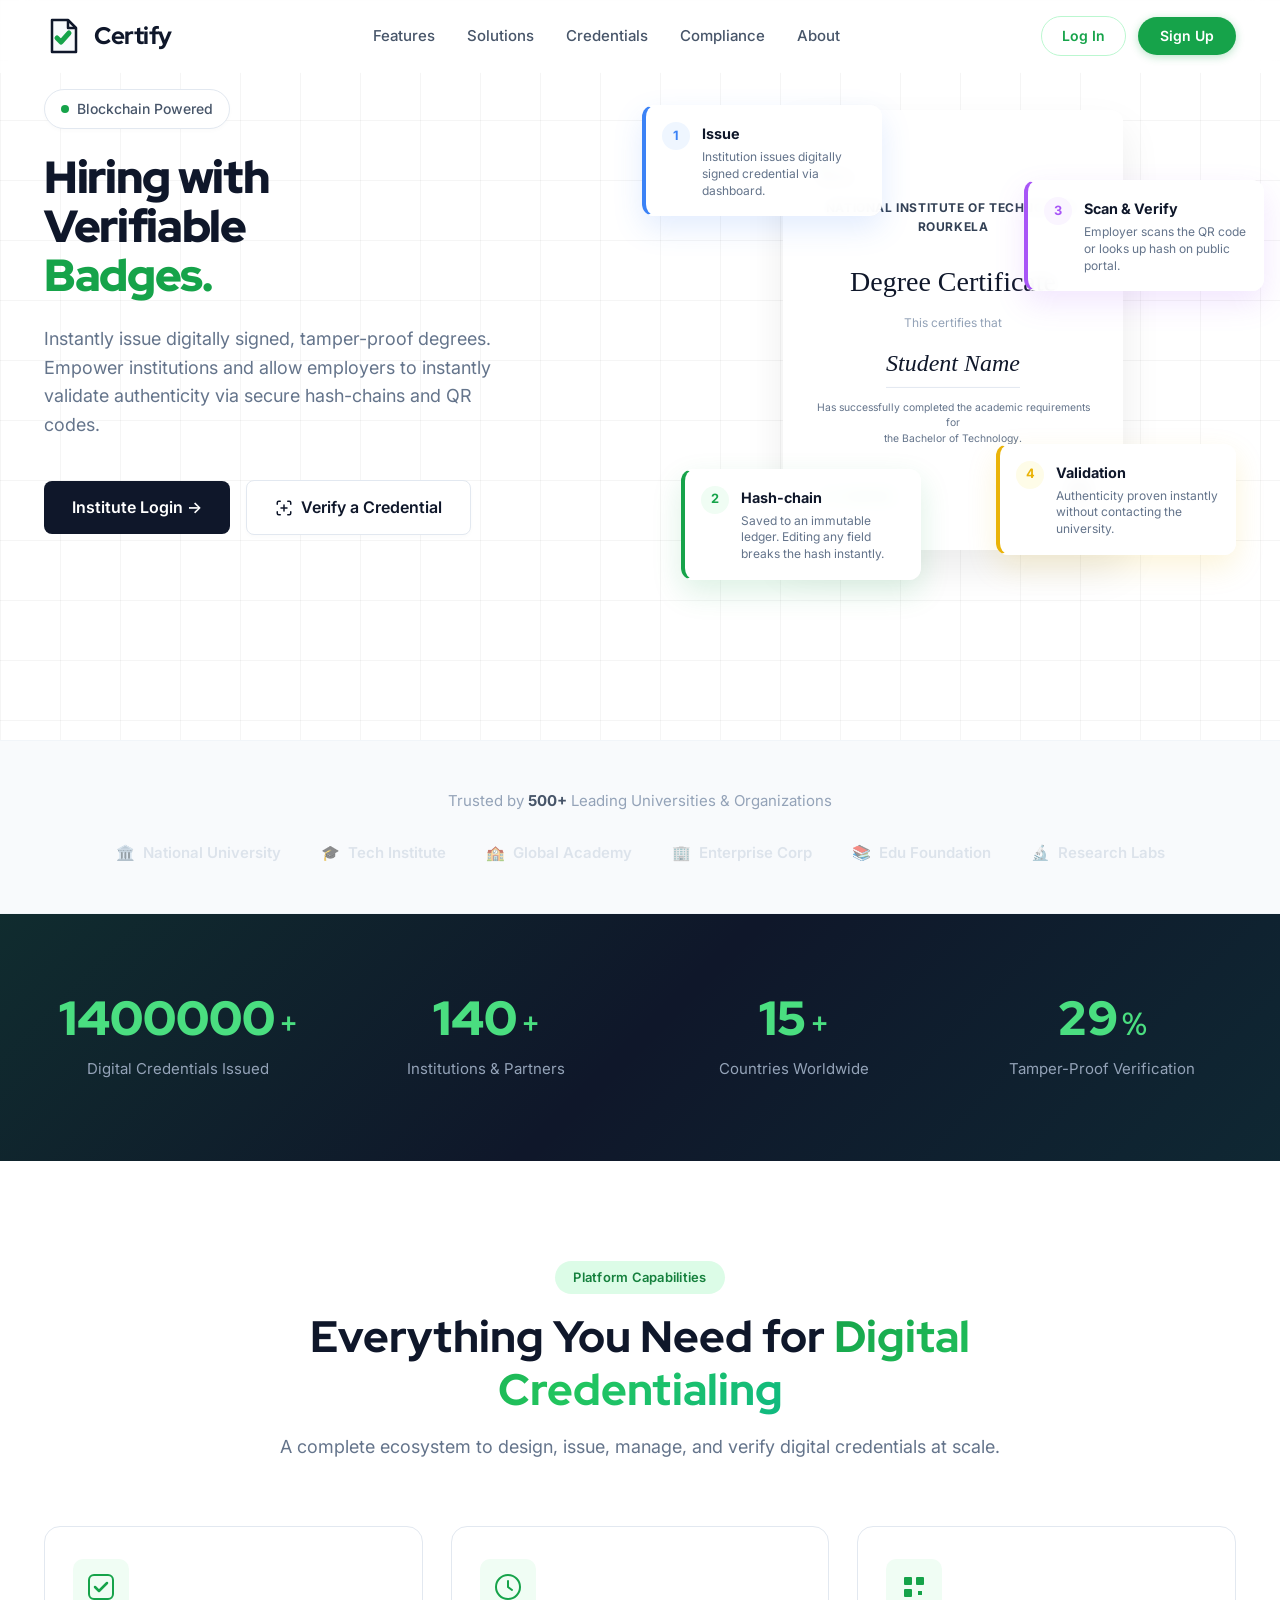
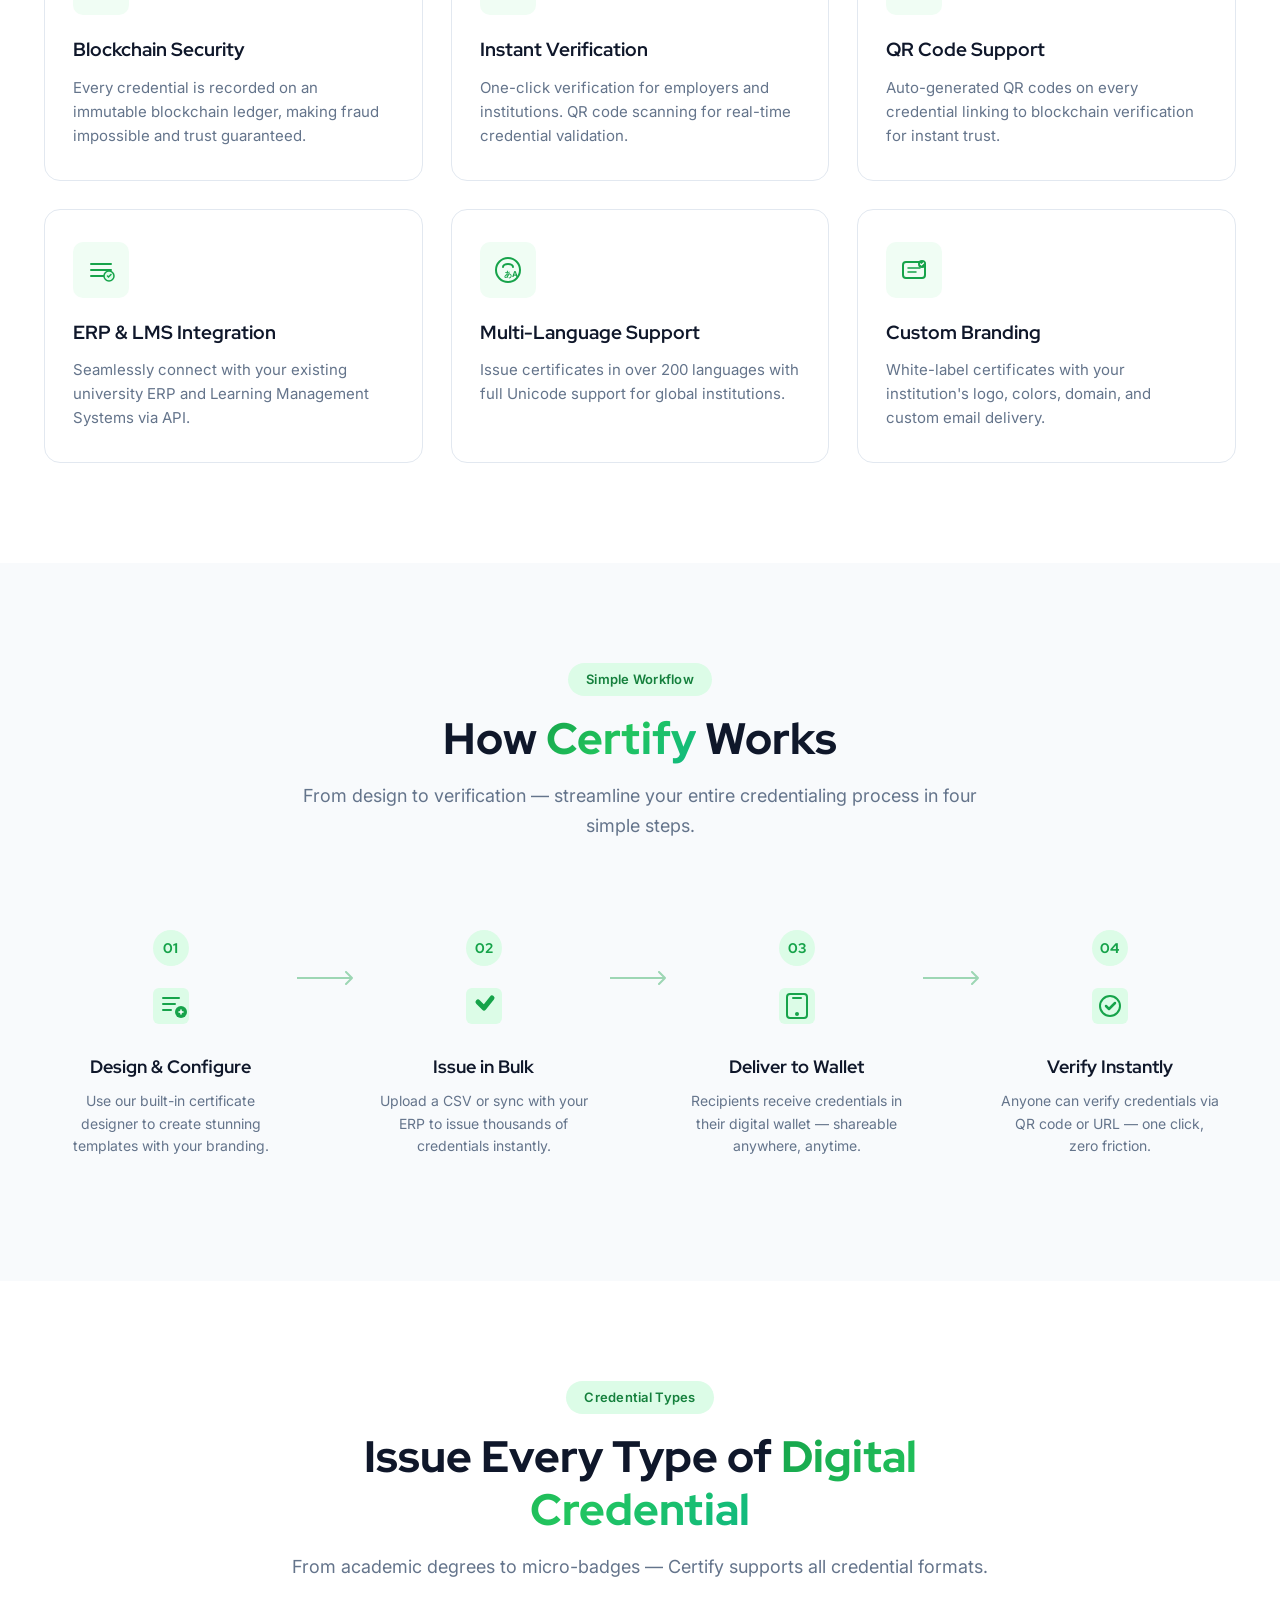
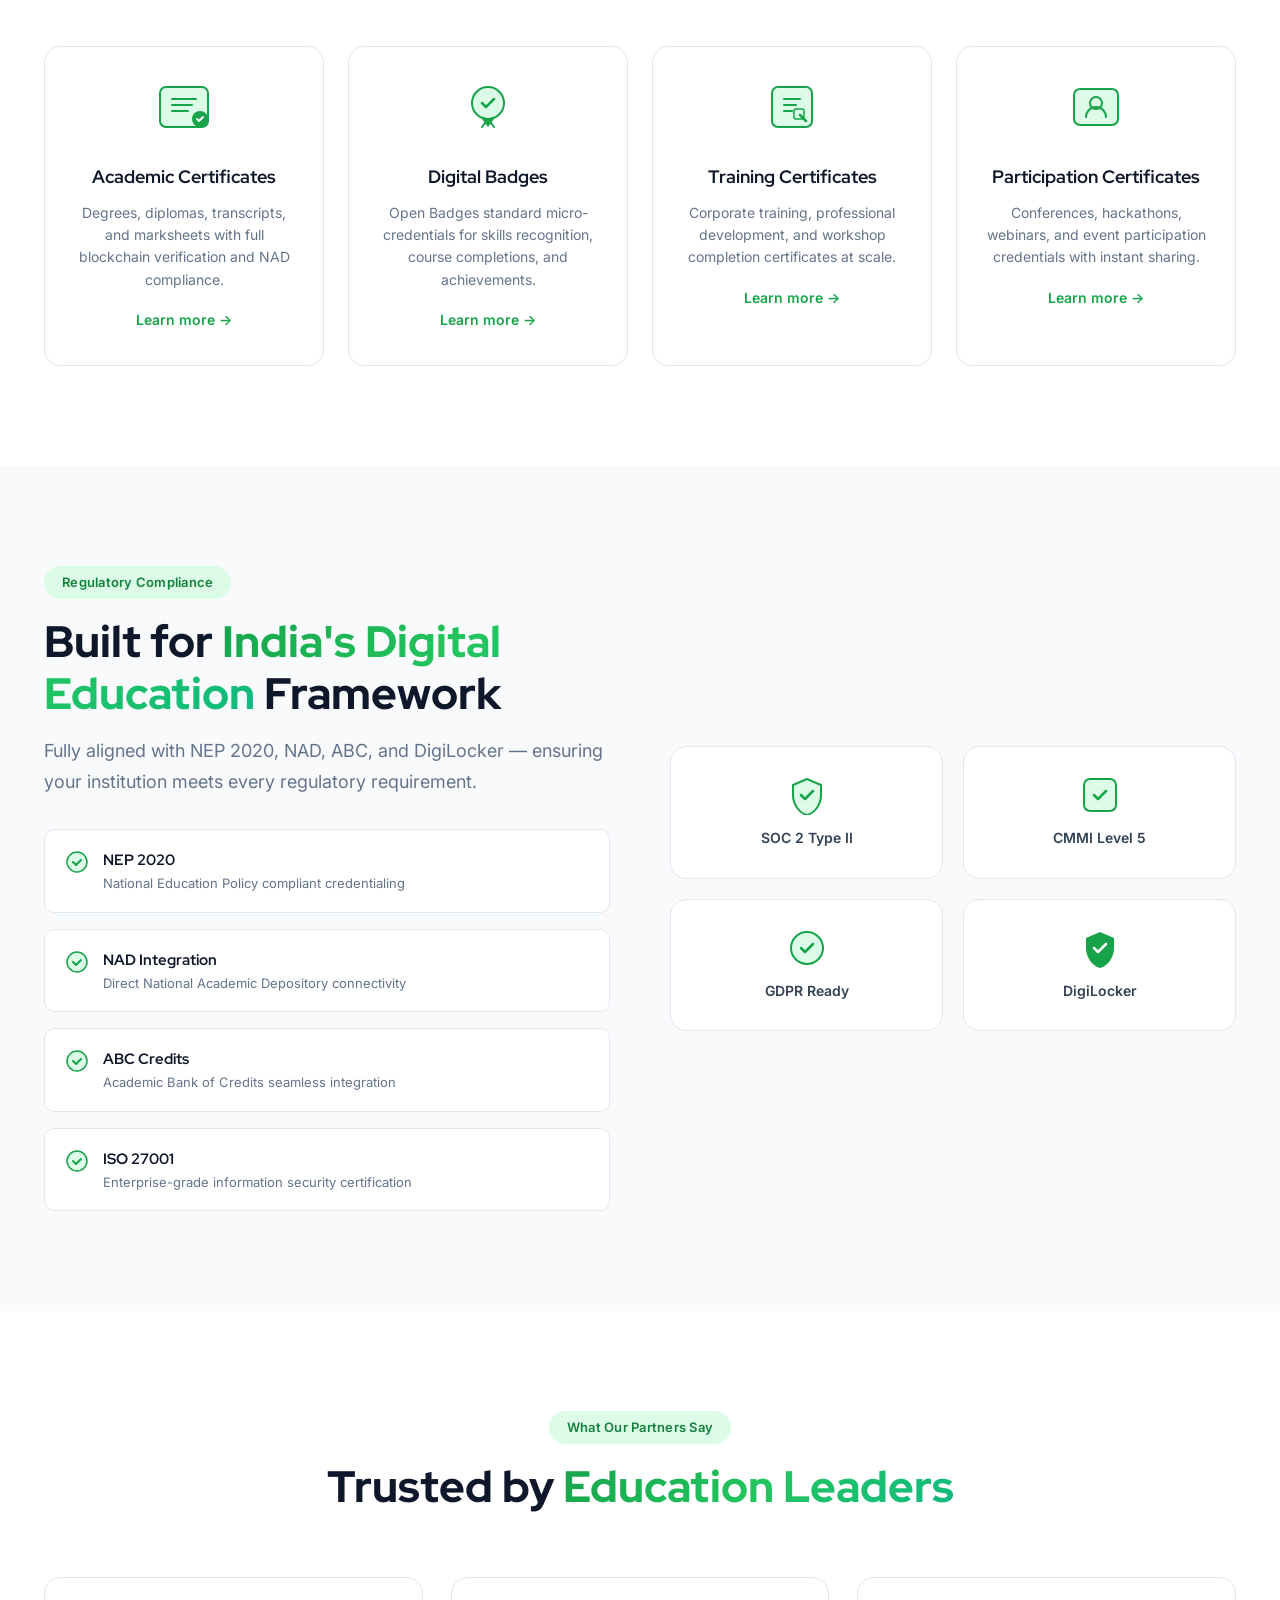
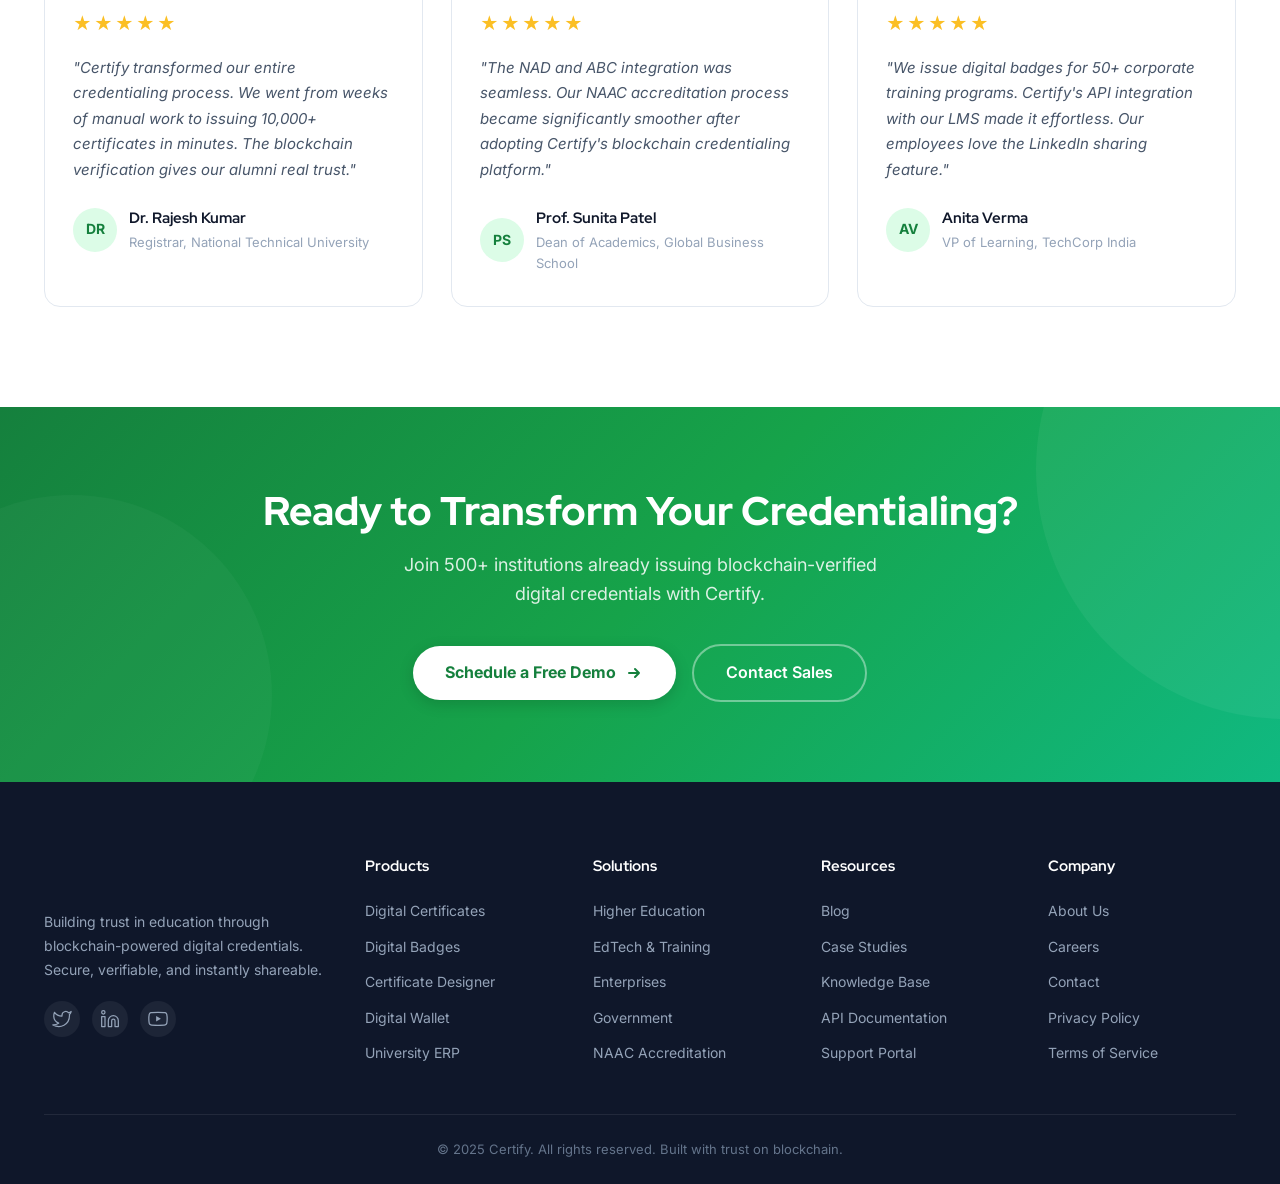
==== frontend/index.html @ d3e859d7 "frontend integrate" ====
<!DOCTYPE html>
<html lang="en">
<head>
    <meta charset="UTF-8">
    <meta name="viewport" content="width=device-width, initial-scale=1.0">
    <title>Certify — Blockchain Digital Credential Platform</title>
    <meta name="description" content="Issue secure, verifiable digital certificates, badges, and academic credentials on Certify's blockchain platform — building trust and saving time.">
    <link rel="stylesheet" href="css/styles.css">
    <link rel="preconnect" href="https://fonts.googleapis.com">
    <link rel="preconnect" href="https://fonts.gstatic.com" crossorigin>
    <link href="https://fonts.googleapis.com/css2?family=Inter:wght@400;500;600;700;800&family=Red+Hat+Display:wght@400;500;600;700;800;900&display=swap" rel="stylesheet">
</head>
<body>

    <!-- SPLASH SCREEN ANIMATION -->
    <div id="splash-screen">
        <div id="splash-logo-container">
            <svg class="splash-svg" viewBox="0 0 40 40" fill="none" xmlns="http://www.w3.org/2000/svg">
                <path class="draw-doc" d="M8 4 h 16 l 8 8 v 24 h -24 z" fill="#f8fafc" stroke="#0f172a" stroke-width="2.5" stroke-linejoin="round"/>
                <path class="draw-fold" d="M24 4 v 8 h 8" fill="none" stroke="#0f172a" stroke-width="2.5" stroke-linejoin="round"/>
                <path class="draw-tick" d="M13 22 l 4 4 l 8 -9" fill="none" stroke="#16a34a" stroke-width="5" stroke-linecap="round" stroke-linejoin="round"/>
            </svg>
            <span class="splash-text">Certify</span>
        </div>
    </div>

    <!-- ===== NAVBAR ===== -->
    <nav class="navbar" id="navbar">
        <div class="nav-container">
            <!-- Logo -->
            <a href="#" class="nav-logo">
                <svg class="logo-icon" viewBox="0 0 40 40" fill="none" xmlns="http://www.w3.org/2000/svg">
                    <!-- Document Body -->
                    <path d="M8 4 h 16 l 8 8 v 24 h -24 z" fill="#f8fafc" stroke="#0f172a" stroke-width="2.5" stroke-linejoin="round"/>
                    <!-- Fold -->
                    <path d="M24 4 v 8 h 8" fill="none" stroke="#0f172a" stroke-width="2.5" stroke-linejoin="round"/>
                    <!-- Tick -->
                    <path d="M13 22 l 4 4 l 8 -9" fill="none" stroke="#16a34a" stroke-width="5" stroke-linecap="round" stroke-linejoin="round"/>
                </svg>
                <span class="logo-text">Certify</span>
            </a>

            <!-- Desktop Nav Links -->
            <ul class="nav-links" id="navLinks">
                <li><a href="#features">Features</a></li>
                <li><a href="#how-it-works">Solutions</a></li>
                <li><a href="#credentials">Credentials</a></li>
                <li><a href="#compliance">Compliance</a></li>
                <li><a href="#testimonials">About</a></li>
            </ul>

            <!-- CTA Buttons -->
            <div class="nav-actions">
                <a href="login.html" class="btn-outline-nav">Log In</a>
                <a href="login.html?signup=true" class="btn-primary-nav">Sign Up</a>
            </div>

            <!-- Mobile Hamburger -->
            <button class="hamburger" id="hamburger" aria-label="Toggle navigation">
                <span class="bar"></span>
                <span class="bar"></span>
                <span class="bar"></span>
            </button>
        </div>

        <!-- Mobile Menu -->
        <div class="mobile-menu" id="mobileMenu">
            <ul class="mobile-nav-links">
                <li><a href="#features">Features</a></li>
                <li><a href="#how-it-works">Solutions</a></li>
                <li><a href="#credentials">Credentials</a></li>
                <li><a href="#compliance">Compliance</a></li>
                <li><a href="#testimonials">About</a></li>
            </ul>
            <div class="mobile-nav-actions">
                <a href="#" class="btn-outline-nav">Verify Certificate</a>
                <a href="dashboard.html" class="btn-primary-nav">Go to Dashboard</a>
            </div>
        </div>
    </nav>

    <!-- ===== HERO SECTION ===== -->
    <section class="hero" id="hero">
        <div class="hero-container">
            <div class="hero-content">
                <div class="hero-pill">
                    <span class="pill-dot"></span>
                    <span>Blockchain Powered</span>
                </div>
                <h1 class="hero-title">
                    Hiring with<br>Verifiable<br><span class="text-green" id="typewriter">Badges.</span>
                </h1>
                <p class="hero-subtitle">
                    Instantly issue digitally signed, tamper-proof degrees. Empower institutions and allow employers to instantly validate authenticity via secure hash-chains and QR codes.
                </p>
                <div class="hero-buttons">
                    <a href="login.html" class="btn-dark">
                        Institute Login &rarr;
                    </a>
                    <a href="dashboard.html?mode=verifier#verifier" class="btn-outline-verify">
                        <svg width="18" height="18" viewBox="0 0 24 24" fill="none" stroke="currentColor" stroke-width="2" stroke-linecap="round" stroke-linejoin="round"><path d="M3 7V5c0-1.1.9-2 2-2h2M17 3h2c1.1 0 2 .9 2 2v2M21 17v2c0 1.1-.9 2-2 2h-2M7 21H5c-1.1 0-2-.9-2-2v-2M8 12h8M12 8v8"/></svg>
                        Verify a Credential
                    </a>
                </div>
            </div>
            
            <div class="hero-visual">
                <!-- Center Cert -->
                <div class="main-cert">
                    <div class="cert-logo-area">
                        <img src="https://upload.wikimedia.org/wikipedia/en/thumb/e/ef/NIT_Rourkela_logo.svg/1200px-NIT_Rourkela_logo.svg.png" alt="NITR Logo" width="40" height="40" style="object-fit: contain; margin-bottom: 8px;">
                        <div class="cert-inst-name">NATIONAL INSTITUTE OF TECHNOLOGY<br>ROURKELA</div>
                    </div>
                    <div class="cert-title-text">Degree Certificate</div>
                    <div class="cert-small-text">This certifies that</div>
                    <div class="cert-student-name">Student Name</div>
                    <div class="cert-desc-text">Has successfully completed the academic requirements for<br>the Bachelor of Technology.</div>
                    
                    <div class="cert-bottom">
                        <div class="cert-verified-badge">
                            <svg width="14" height="14" viewBox="0 0 24 24" fill="none" stroke="currentColor" stroke-width="2" stroke-linecap="round" stroke-linejoin="round"><path d="M22 11.08V12a10 10 0 1 1-5.93-9.14"/><polyline points="22 4 12 14.01 9 11.01"/></svg>
                            VERIFIED
                        </div>
                        <div class="cert-qr-icon">
                            <svg width="24" height="24" viewBox="0 0 24 24" fill="none" stroke="currentColor" stroke-width="2" stroke-linecap="round" stroke-linejoin="round"><rect x="3" y="3" width="7" height="7"/><rect x="14" y="3" width="7" height="7"/><rect x="14" y="14" width="7" height="7"/><rect x="3" y="14" width="7" height="7"/></svg>
                        </div>
                    </div>
                </div>

                <!-- Floating steps -->
                <div class="float-step step-1">
                    <div class="step-num color-blue">1</div>
                    <div class="step-content">
                        <strong>Issue</strong>
                        <p>Institution issues digitally signed credential via dashboard.</p>
                    </div>
                </div>
                <div class="float-step step-2">
                    <div class="step-num color-green">2</div>
                    <div class="step-content">
                        <strong>Hash-chain</strong>
                        <p>Saved to an immutable ledger. Editing any field breaks the hash instantly.</p>
                    </div>
                </div>
                <div class="float-step step-3">
                    <div class="step-num color-purple">3</div>
                    <div class="step-content">
                        <strong>Scan & Verify</strong>
                        <p>Employer scans the QR code or looks up hash on public portal.</p>
                    </div>
                </div>
                <div class="float-step step-4">
                    <div class="step-num color-yellow">4</div>
                    <div class="step-content">
                        <strong>Validation</strong>
                        <p>Authenticity proven instantly without contacting the university.</p>
                    </div>
                </div>
            </div>
        </div>
    </section>

    <!-- ===== TRUSTED BY ===== -->
    <section class="trusted-by">
        <div class="container">
            <p class="trusted-label">Trusted by <strong>500+</strong> Leading Universities & Organizations</p>
            <div class="logo-strip">
                <div class="partner-logo">🏛️ <span>National University</span></div>
                <div class="partner-logo">🎓 <span>Tech Institute</span></div>
                <div class="partner-logo">🏫 <span>Global Academy</span></div>
                <div class="partner-logo">🏢 <span>Enterprise Corp</span></div>
                <div class="partner-logo">📚 <span>Edu Foundation</span></div>
                <div class="partner-logo">🔬 <span>Research Labs</span></div>
            </div>
        </div>
    </section>

    <!-- ===== STATS SECTION ===== -->
    <section class="stats" id="stats">
        <div class="container">
            <div class="stats-grid">
                <div class="stat-card">
                    <div class="stat-number" data-target="5000000">0</div>
                    <div class="stat-suffix">+</div>
                    <p class="stat-label">Digital Credentials Issued</p>
                </div>
                <div class="stat-card">
                    <div class="stat-number" data-target="500">0</div>
                    <div class="stat-suffix">+</div>
                    <p class="stat-label">Institutions & Partners</p>
                </div>
                <div class="stat-card">
                    <div class="stat-number" data-target="50">0</div>
                    <div class="stat-suffix">+</div>
                    <p class="stat-label">Countries Worldwide</p>
                </div>
                <div class="stat-card">
                    <div class="stat-number" data-target="100">0</div>
                    <div class="stat-suffix">%</div>
                    <p class="stat-label">Tamper-Proof Verification</p>
                </div>
            </div>
        </div>
    </section>

    <!-- ===== FEATURES SECTION ===== -->
    <section class="features" id="features">
        <div class="container">
            <div class="section-header">
                <span class="section-pill">Platform Capabilities</span>
                <h2 class="section-title">Everything You Need for <span class="gradient-text">Digital Credentialing</span></h2>
                <p class="section-subtitle">A complete ecosystem to design, issue, manage, and verify digital credentials at scale.</p>
            </div>
            <div class="features-grid">
                <div class="feature-card">
                    <div class="feature-icon">
                        <svg width="28" height="28" viewBox="0 0 28 28" fill="none"><rect x="2" y="2" width="24" height="24" rx="5" stroke="#16a34a" stroke-width="2"/><path d="M8 14l4 4 8-8" stroke="#16a34a" stroke-width="2.5" stroke-linecap="round" stroke-linejoin="round"/></svg>
                    </div>
                    <h3>Blockchain Security</h3>
                    <p>Every credential is recorded on an immutable blockchain ledger, making fraud impossible and trust guaranteed.</p>
                </div>
                <div class="feature-card">
                    <div class="feature-icon">
                        <svg width="28" height="28" viewBox="0 0 28 28" fill="none"><circle cx="14" cy="14" r="12" stroke="#16a34a" stroke-width="2"/><path d="M14 8v6l4 3" stroke="#16a34a" stroke-width="2" stroke-linecap="round"/></svg>
                    </div>
                    <h3>Instant Verification</h3>
                    <p>One-click verification for employers and institutions. QR code scanning for real-time credential validation.</p>
                </div>
                <div class="feature-card">
                    <div class="feature-icon">
                        <svg width="28" height="28" viewBox="0 0 28 28" fill="none"><rect x="4" y="4" width="8" height="8" rx="1" fill="#16a34a"/><rect x="16" y="4" width="8" height="8" rx="1" fill="#16a34a"/><rect x="4" y="16" width="8" height="8" rx="1" fill="#16a34a"/><rect x="18" y="18" width="4" height="4" fill="#16a34a"/></svg>
                    </div>
                    <h3>QR Code Support</h3>
                    <p>Auto-generated QR codes on every credential linking to blockchain verification for instant trust.</p>
                </div>
                <div class="feature-card">
                    <div class="feature-icon">
                        <svg width="28" height="28" viewBox="0 0 28 28" fill="none"><path d="M4 8h20M4 14h20M4 20h20" stroke="#16a34a" stroke-width="2" stroke-linecap="round"/><circle cx="22" cy="20" r="5" fill="#dcfce7" stroke="#16a34a" stroke-width="1.5"/><path d="M20.5 20l1 1 2.5-2.5" stroke="#16a34a" stroke-width="1.5" stroke-linecap="round"/></svg>
                    </div>
                    <h3>ERP & LMS Integration</h3>
                    <p>Seamlessly connect with your existing university ERP and Learning Management Systems via API.</p>
                </div>
                <div class="feature-card">
                    <div class="feature-icon">
                        <svg width="28" height="28" viewBox="0 0 28 28" fill="none"><circle cx="14" cy="14" r="12" stroke="#16a34a" stroke-width="2"/><path d="M9 11c0-1.66 2.24-3 5-3s5 1.34 5 3" stroke="#16a34a" stroke-width="2" stroke-linecap="round"/><text x="10" y="21" fill="#16a34a" font-size="8" font-weight="bold">あA</text></svg>
                    </div>
                    <h3>Multi-Language Support</h3>
                    <p>Issue certificates in over 200 languages with full Unicode support for global institutions.</p>
                </div>
                <div class="feature-card">
                    <div class="feature-icon">
                        <svg width="28" height="28" viewBox="0 0 28 28" fill="none"><rect x="3" y="6" width="22" height="16" rx="3" stroke="#16a34a" stroke-width="2"/><path d="M8 12h12M8 16h8" stroke="#16a34a" stroke-width="1.5" stroke-linecap="round"/><circle cx="22" cy="8" r="4" fill="#16a34a"/><path d="M20.5 8l1 1 2-2" stroke="white" stroke-width="1.2" stroke-linecap="round"/></svg>
                    </div>
                    <h3>Custom Branding</h3>
                    <p>White-label certificates with your institution's logo, colors, domain, and custom email delivery.</p>
                </div>
            </div>
        </div>
    </section>

    <!-- ===== HOW IT WORKS ===== -->
    <section class="how-it-works" id="how-it-works">
        <div class="container">
            <div class="section-header">
                <span class="section-pill">Simple Workflow</span>
                <h2 class="section-title">How <span class="gradient-text">Certify</span> Works</h2>
                <p class="section-subtitle">From design to verification — streamline your entire credentialing process in four simple steps.</p>
            </div>
            <div class="steps-grid">
                <div class="step-card">
                    <div class="step-number">01</div>
                    <div class="step-icon">
                        <svg width="48" height="48" viewBox="0 0 48 48" fill="none"><rect x="6" y="6" width="36" height="36" rx="6" fill="#dcfce7"/><path d="M16 16h16M16 22h12M16 28h8" stroke="#16a34a" stroke-width="2" stroke-linecap="round"/><circle cx="34" cy="30" r="6" fill="#16a34a"/><path d="M32 30h4M34 28v4" stroke="white" stroke-width="1.5" stroke-linecap="round"/></svg>
                    </div>
                    <h3>Design & Configure</h3>
                    <p>Use our built-in certificate designer to create stunning templates with your branding.</p>
                </div>
                <div class="step-connector">
                    <svg width="60" height="24" viewBox="0 0 60 24" fill="none"><path d="M0 12h55m0 0l-6-6m6 6l-6 6" stroke="#16a34a" stroke-width="2" stroke-linecap="round" stroke-linejoin="round"/></svg>
                </div>
                <div class="step-card">
                    <div class="step-number">02</div>
                    <div class="step-icon">
                        <svg width="48" height="48" viewBox="0 0 48 48" fill="none"><rect x="6" y="6" width="36" height="36" rx="6" fill="#dcfce7"/><path d="M18 20l6 6 8-10" stroke="#16a34a" stroke-width="5" stroke-linecap="round" stroke-linejoin="round"/></svg>
                    </div>
                    <h3>Issue in Bulk</h3>
                    <p>Upload a CSV or sync with your ERP to issue thousands of credentials instantly.</p>
                </div>
                <div class="step-connector">
                    <svg width="60" height="24" viewBox="0 0 60 24" fill="none"><path d="M0 12h55m0 0l-6-6m6 6l-6 6" stroke="#16a34a" stroke-width="2" stroke-linecap="round" stroke-linejoin="round"/></svg>
                </div>
                <div class="step-card">
                    <div class="step-number">03</div>
                    <div class="step-icon">
                        <svg width="48" height="48" viewBox="0 0 48 48" fill="none"><rect x="6" y="6" width="36" height="36" rx="6" fill="#dcfce7"/><rect x="14" y="12" width="20" height="24" rx="3" stroke="#16a34a" stroke-width="2"/><circle cx="24" cy="32" r="2" fill="#16a34a"/><path d="M20 16h8" stroke="#16a34a" stroke-width="2" stroke-linecap="round"/></svg>
                    </div>
                    <h3>Deliver to Wallet</h3>
                    <p>Recipients receive credentials in their digital wallet — shareable anywhere, anytime.</p>
                </div>
                <div class="step-connector">
                    <svg width="60" height="24" viewBox="0 0 60 24" fill="none"><path d="M0 12h55m0 0l-6-6m6 6l-6 6" stroke="#16a34a" stroke-width="2" stroke-linecap="round" stroke-linejoin="round"/></svg>
                </div>
                <div class="step-card">
                    <div class="step-number">04</div>
                    <div class="step-icon">
                        <svg width="48" height="48" viewBox="0 0 48 48" fill="none"><rect x="6" y="6" width="36" height="36" rx="6" fill="#dcfce7"/><circle cx="24" cy="24" r="10" stroke="#16a34a" stroke-width="2"/><path d="M20 24l3 3 6-6" stroke="#16a34a" stroke-width="2.5" stroke-linecap="round" stroke-linejoin="round"/></svg>
                    </div>
                    <h3>Verify Instantly</h3>
                    <p>Anyone can verify credentials via QR code or URL — one click, zero friction.</p>
                </div>
            </div>
        </div>
    </section>

    <!-- ===== CREDENTIAL TYPES ===== -->
    <section class="credentials" id="credentials">
        <div class="container">
            <div class="section-header">
                <span class="section-pill">Credential Types</span>
                <h2 class="section-title">Issue Every Type of <span class="gradient-text">Digital Credential</span></h2>
                <p class="section-subtitle">From academic degrees to micro-badges — Certify supports all credential formats.</p>
            </div>
            <div class="credentials-grid">
                <div class="credential-card">
                    <div class="credential-icon">
                        <svg width="56" height="56" viewBox="0 0 56 56" fill="none"><rect x="4" y="8" width="48" height="40" rx="6" fill="#dcfce7" stroke="#16a34a" stroke-width="2"/><path d="M16 20h24M16 26h20M16 32h16" stroke="#16a34a" stroke-width="2" stroke-linecap="round"/><circle cx="44" cy="40" r="8" fill="#16a34a"/><path d="M41 40l2 2 4-4" stroke="white" stroke-width="2" stroke-linecap="round" stroke-linejoin="round"/></svg>
                    </div>
                    <h3>Academic Certificates</h3>
                    <p>Degrees, diplomas, transcripts, and marksheets with full blockchain verification and NAD compliance.</p>
                    <a href="#" class="card-link">Learn more →</a>
                </div>
                <div class="credential-card">
                    <div class="credential-icon">
                        <svg width="56" height="56" viewBox="0 0 56 56" fill="none"><circle cx="28" cy="24" r="16" fill="#dcfce7" stroke="#16a34a" stroke-width="2"/><path d="M22 24l4 4 8-8" stroke="#16a34a" stroke-width="2.5" stroke-linecap="round" stroke-linejoin="round"/><path d="M22 40l6 8 6-8" fill="#16a34a"/><path d="M28 40l6 8" stroke="#16a34a" stroke-width="2" stroke-linecap="round"/><path d="M28 40l-6 8" stroke="#16a34a" stroke-width="2" stroke-linecap="round"/></svg>
                    </div>
                    <h3>Digital Badges</h3>
                    <p>Open Badges standard micro-credentials for skills recognition, course completions, and achievements.</p>
                    <a href="#" class="card-link">Learn more →</a>
                </div>
                <div class="credential-card">
                    <div class="credential-icon">
                        <svg width="56" height="56" viewBox="0 0 56 56" fill="none"><rect x="8" y="8" width="40" height="40" rx="6" fill="#dcfce7" stroke="#16a34a" stroke-width="2"/><path d="M20 20h16M20 26h12M20 32h8" stroke="#16a34a" stroke-width="2" stroke-linecap="round"/><path d="M36 36l6 6" stroke="#16a34a" stroke-width="2.5" stroke-linecap="round"/><rect x="30" y="30" width="10" height="10" rx="2" stroke="#16a34a" stroke-width="1.5" fill="none"/></svg>
                    </div>
                    <h3>Training Certificates</h3>
                    <p>Corporate training, professional development, and workshop completion certificates at scale.</p>
                    <a href="#" class="card-link">Learn more →</a>
                </div>
                <div class="credential-card">
                    <div class="credential-icon">
                        <svg width="56" height="56" viewBox="0 0 56 56" fill="none"><rect x="6" y="10" width="44" height="36" rx="6" fill="#dcfce7" stroke="#16a34a" stroke-width="2"/><circle cx="28" cy="24" r="6" stroke="#16a34a" stroke-width="2"/><path d="M18 38c0-5.523 4.477-10 10-10s10 4.477 10 10" stroke="#16a34a" stroke-width="2" stroke-linecap="round"/></svg>
                    </div>
                    <h3>Participation Certificates</h3>
                    <p>Conferences, hackathons, webinars, and event participation credentials with instant sharing.</p>
                    <a href="#" class="card-link">Learn more →</a>
                </div>
            </div>
        </div>
    </section>

    <!-- ===== COMPLIANCE SECTION ===== -->
    <section class="compliance" id="compliance">
        <div class="container">
            <div class="compliance-wrapper">
                <div class="compliance-content">
                    <span class="section-pill">Regulatory Compliance</span>
                    <h2 class="section-title">Built for <span class="gradient-text">India's Digital Education</span> Framework</h2>
                    <p class="section-subtitle">Fully aligned with NEP 2020, NAD, ABC, and DigiLocker — ensuring your institution meets every regulatory requirement.</p>
                    <div class="compliance-badges">
                        <div class="compliance-badge">
                            <div class="badge-icon-wrap">
                                <svg width="24" height="24" viewBox="0 0 24 24" fill="none"><circle cx="12" cy="12" r="10" fill="#dcfce7" stroke="#16a34a" stroke-width="1.5"/><path d="M8 12l3 3 5-5" stroke="#16a34a" stroke-width="2" stroke-linecap="round" stroke-linejoin="round"/></svg>
                            </div>
                            <div>
                                <strong>NEP 2020</strong>
                                <p>National Education Policy compliant credentialing</p>
                            </div>
                        </div>
                        <div class="compliance-badge">
                            <div class="badge-icon-wrap">
                                <svg width="24" height="24" viewBox="0 0 24 24" fill="none"><circle cx="12" cy="12" r="10" fill="#dcfce7" stroke="#16a34a" stroke-width="1.5"/><path d="M8 12l3 3 5-5" stroke="#16a34a" stroke-width="2" stroke-linecap="round" stroke-linejoin="round"/></svg>
                            </div>
                            <div>
                                <strong>NAD Integration</strong>
                                <p>Direct National Academic Depository connectivity</p>
                            </div>
                        </div>
                        <div class="compliance-badge">
                            <div class="badge-icon-wrap">
                                <svg width="24" height="24" viewBox="0 0 24 24" fill="none"><circle cx="12" cy="12" r="10" fill="#dcfce7" stroke="#16a34a" stroke-width="1.5"/><path d="M8 12l3 3 5-5" stroke="#16a34a" stroke-width="2" stroke-linecap="round" stroke-linejoin="round"/></svg>
                            </div>
                            <div>
                                <strong>ABC Credits</strong>
                                <p>Academic Bank of Credits seamless integration</p>
                            </div>
                        </div>
                        <div class="compliance-badge">
                            <div class="badge-icon-wrap">
                                <svg width="24" height="24" viewBox="0 0 24 24" fill="none"><circle cx="12" cy="12" r="10" fill="#dcfce7" stroke="#16a34a" stroke-width="1.5"/><path d="M8 12l3 3 5-5" stroke="#16a34a" stroke-width="2" stroke-linecap="round" stroke-linejoin="round"/></svg>
                            </div>
                            <div>
                                <strong>ISO 27001</strong>
                                <p>Enterprise-grade information security certification</p>
                            </div>
                        </div>
                    </div>
                </div>
                <div class="compliance-visual">
                    <div class="security-grid">
                        <div class="security-card">
                            <svg width="40" height="40" viewBox="0 0 40 40" fill="none"><path d="M20 4L6 10v10c0 9.27 5.97 17.94 14 20 8.03-2.06 14-10.73 14-20V10L20 4z" fill="#dcfce7" stroke="#16a34a" stroke-width="2"/><path d="M14 20l4 4 8-8" stroke="#16a34a" stroke-width="2.5" stroke-linecap="round" stroke-linejoin="round"/></svg>
                            <span>SOC 2 Type II</span>
                        </div>
                        <div class="security-card">
                            <svg width="40" height="40" viewBox="0 0 40 40" fill="none"><rect x="4" y="4" width="32" height="32" rx="6" fill="#dcfce7" stroke="#16a34a" stroke-width="2"/><path d="M14 20l4 4 8-8" stroke="#16a34a" stroke-width="2.5" stroke-linecap="round" stroke-linejoin="round"/></svg>
                            <span>CMMI Level 5</span>
                        </div>
                        <div class="security-card">
                            <svg width="40" height="40" viewBox="0 0 40 40" fill="none"><circle cx="20" cy="20" r="16" fill="#dcfce7" stroke="#16a34a" stroke-width="2"/><path d="M14 20l4 4 8-8" stroke="#16a34a" stroke-width="2.5" stroke-linecap="round" stroke-linejoin="round"/></svg>
                            <span>GDPR Ready</span>
                        </div>
                        <div class="security-card">
                            <svg width="40" height="40" viewBox="0 0 40 40" fill="none"><path d="M20 4L6 10v10c0 9.27 5.97 17.94 14 20 8.03-2.06 14-10.73 14-20V10L20 4z" fill="#16a34a"/><path d="M14 20l4 4 8-8" stroke="white" stroke-width="2.5" stroke-linecap="round" stroke-linejoin="round"/></svg>
                            <span>DigiLocker</span>
                        </div>
                    </div>
                </div>
            </div>
        </div>
    </section>

    <!-- ===== TESTIMONIALS ===== -->
    <section class="testimonials" id="testimonials">
        <div class="container">
            <div class="section-header">
                <span class="section-pill">What Our Partners Say</span>
                <h2 class="section-title">Trusted by <span class="gradient-text">Education Leaders</span></h2>
            </div>
            <div class="testimonials-grid">
                <div class="testimonial-card">
                    <div class="testimonial-stars">★★★★★</div>
                    <p class="testimonial-text">"Certify transformed our entire credentialing process. We went from weeks of manual work to issuing 10,000+ certificates in minutes. The blockchain verification gives our alumni real trust."</p>
                    <div class="testimonial-author">
                        <div class="author-avatar">DR</div>
                        <div>
                            <strong>Dr. Rajesh Kumar</strong>
                            <p>Registrar, National Technical University</p>
                        </div>
                    </div>
                </div>
                <div class="testimonial-card">
                    <div class="testimonial-stars">★★★★★</div>
                    <p class="testimonial-text">"The NAD and ABC integration was seamless. Our NAAC accreditation process became significantly smoother after adopting Certify's blockchain credentialing platform."</p>
                    <div class="testimonial-author">
                        <div class="author-avatar">PS</div>
                        <div>
                            <strong>Prof. Sunita Patel</strong>
                            <p>Dean of Academics, Global Business School</p>
                        </div>
                    </div>
                </div>
                <div class="testimonial-card">
                    <div class="testimonial-stars">★★★★★</div>
                    <p class="testimonial-text">"We issue digital badges for 50+ corporate training programs. Certify's API integration with our LMS made it effortless. Our employees love the LinkedIn sharing feature."</p>
                    <div class="testimonial-author">
                        <div class="author-avatar">AV</div>
                        <div>
                            <strong>Anita Verma</strong>
                            <p>VP of Learning, TechCorp India</p>
                        </div>
                    </div>
                </div>
            </div>
        </div>
    </section>

    <!-- ===== CTA BANNER ===== -->
    <section class="cta-banner">
        <div class="container">
            <div class="cta-content">
                <h2>Ready to Transform Your Credentialing?</h2>
                <p>Join 500+ institutions already issuing blockchain-verified digital credentials with Certify.</p>
                <div class="cta-buttons">
                    <a href="#" class="btn-cta-primary">
                        Schedule a Free Demo
                        <svg width="20" height="20" viewBox="0 0 20 20" fill="none"><path d="M5 10h10m0 0l-4-4m4 4l-4 4" stroke="currentColor" stroke-width="2" stroke-linecap="round" stroke-linejoin="round"/></svg>
                    </a>
                    <a href="#" class="btn-cta-secondary">Contact Sales</a>
                </div>
            </div>
        </div>
    </section>

    <!-- ===== FOOTER ===== -->
    <footer class="footer">
        <div class="container">
            <div class="footer-grid">
                <div class="footer-brand">
                    <a href="#" class="nav-logo">
                        <svg class="logo-icon" viewBox="0 0 40 40" width="36" height="36" fill="none" xmlns="http://www.w3.org/2000/svg">
                            <rect x="2" y="4" width="36" height="32" rx="4" stroke="#16a34a" stroke-width="2.5" fill="#dcfce7"/>
                            <line x1="10" y1="12" x2="30" y2="12" stroke="#16a34a" stroke-width="2" stroke-linecap="round"/>
                            <line x1="10" y1="18" x2="25" y2="18" stroke="#86efac" stroke-width="2" stroke-linecap="round"/>
                            <line x1="10" y1="24" x2="22" y2="24" stroke="#86efac" stroke-width="2" stroke-linecap="round"/>
                            <circle cx="28" cy="28" r="9" fill="#16a34a"/>
                            <path d="M24 28.5L27 31L33 25" stroke="white" stroke-width="2.2" stroke-linecap="round" stroke-linejoin="round"/>
                        </svg>
                        <span class="logo-text">Certify</span>
                    </a>
                    <p class="footer-desc">Building trust in education through blockchain-powered digital credentials. Secure, verifiable, and instantly shareable.</p>
                    <div class="social-links">
                        <a href="#" aria-label="Twitter">
                            <svg width="20" height="20" viewBox="0 0 24 24" fill="none"><path d="M23 3a10.9 10.9 0 01-3.14 1.53A4.48 4.48 0 0012 7.5v1A10.66 10.66 0 013 4s-4 9 5 13a11.64 11.64 0 01-7 2c9 5 20 0 20-11.5 0-.28-.03-.56-.08-.83A7.72 7.72 0 0023 3z" stroke="currentColor" stroke-width="1.5" stroke-linecap="round" stroke-linejoin="round"/></svg>
                        </a>
                        <a href="#" aria-label="LinkedIn">
                            <svg width="20" height="20" viewBox="0 0 24 24" fill="none"><path d="M16 8a6 6 0 016 6v7h-4v-7a2 2 0 00-4 0v7h-4v-7a6 6 0 016-6zM2 9h4v12H2zM4 6a2 2 0 100-4 2 2 0 000 4z" stroke="currentColor" stroke-width="1.5" stroke-linecap="round" stroke-linejoin="round"/></svg>
                        </a>
                        <a href="#" aria-label="YouTube">
                            <svg width="20" height="20" viewBox="0 0 24 24" fill="none"><path d="M22.54 6.42a2.78 2.78 0 00-1.94-2C18.88 4 12 4 12 4s-6.88 0-8.6.46a2.78 2.78 0 00-1.94 2A29 29 0 001 11.75a29 29 0 00.46 5.33A2.78 2.78 0 003.4 19.1c1.72.46 8.6.46 8.6.46s6.88 0 8.6-.46a2.78 2.78 0 001.94-2 29 29 0 00.46-5.25 29 29 0 00-.46-5.33z" stroke="currentColor" stroke-width="1.5"/><polygon points="9.75,15.02 15.5,11.75 9.75,8.48" fill="currentColor"/></svg>
                        </a>
                    </div>
                </div>
                <div class="footer-column">
                    <h4>Products</h4>
                    <ul>
                        <li><a href="#">Digital Certificates</a></li>
                        <li><a href="#">Digital Badges</a></li>
                        <li><a href="#">Certificate Designer</a></li>
                        <li><a href="#">Digital Wallet</a></li>
                        <li><a href="#">University ERP</a></li>
                    </ul>
                </div>
                <div class="footer-column">
                    <h4>Solutions</h4>
                    <ul>
                        <li><a href="#">Higher Education</a></li>
                        <li><a href="#">EdTech & Training</a></li>
                        <li><a href="#">Enterprises</a></li>
                        <li><a href="#">Government</a></li>
                        <li><a href="#">NAAC Accreditation</a></li>
                    </ul>
                </div>
                <div class="footer-column">
                    <h4>Resources</h4>
                    <ul>
                        <li><a href="#">Blog</a></li>
                        <li><a href="#">Case Studies</a></li>
                        <li><a href="#">Knowledge Base</a></li>
                        <li><a href="#">API Documentation</a></li>
                        <li><a href="#">Support Portal</a></li>
                    </ul>
                </div>
                <div class="footer-column">
                    <h4>Company</h4>
                    <ul>
                        <li><a href="#">About Us</a></li>
                        <li><a href="#">Careers</a></li>
                        <li><a href="#">Contact</a></li>
                        <li><a href="#">Privacy Policy</a></li>
                        <li><a href="#">Terms of Service</a></li>
                    </ul>
                </div>
            </div>
            <div class="footer-bottom">
                <p>&copy; 2025 Certify. All rights reserved. Built with trust on blockchain.</p>
            </div>
        </div>
    </footer>

    <script src="js/script.js"></script>
    <script>
        document.addEventListener('DOMContentLoaded', () => {
            const splashScreen = document.getElementById('splash-screen');
            const splashLogo = document.getElementById('splash-logo-container');
            const navLogo = document.querySelector('.nav-logo');
            
            // Wait for drawing animation to finish
            setTimeout(() => {
                // Get the exact dimensions of both logos
                const targetRect = navLogo.getBoundingClientRect();
                const splashRect = splashLogo.getBoundingClientRect();
                
                // Calculate centers to align exactly
                const targetCenterX = targetRect.left + (targetRect.width / 2);
                const targetCenterY = targetRect.top + (targetRect.height / 2);
                
                const splashCenterX = splashRect.left + (splashRect.width / 2);
                const splashCenterY = splashRect.top + (splashRect.height / 2);
                
                const deltaX = targetCenterX - splashCenterX;
                const deltaY = targetCenterY - splashCenterY;
                
                // Calculate the exact scale ratio
                const scale = targetRect.width / splashRect.width;
                
                // Animate to exact position
                splashLogo.style.transition = 'transform 0.8s cubic-bezier(0.25, 1, 0.3, 1)';
                splashLogo.style.transform = `translate(${deltaX}px, ${deltaY}px) scale(${scale})`;
                
                // Fade out the overlay background
                splashScreen.style.transition = 'background-color 0.8s ease';
                splashScreen.style.backgroundColor = 'transparent';
                
                // Once animation finishes, swap to real navbar logo
                setTimeout(() => {
                    splashScreen.style.display = 'none';
                    navLogo.style.opacity = '1';
                }, 800);
                
            }, 1600); // 1.6s delay lets the initial SVG drawing finish
            
            // Rotating words logic
            const words = ["Badges.", "Diploma.", "Degree.", "Digital Credentials.", "Certificates.", "Marksheets."];
            let currentWordIndex = 0; // Start at "Badges."
            const typewriterEl = document.getElementById("typewriter");
            
            setInterval(() => {
                // Slide up and fade out
                typewriterEl.style.transform = 'translateY(-20px)';
                typewriterEl.style.opacity = '0';
                
                setTimeout(() => {
                    // Change the word
                    currentWordIndex = (currentWordIndex + 1) % words.length;
                    typewriterEl.textContent = words[currentWordIndex];
                    
                    // Teleport the element down instantly (invisible)
                    typewriterEl.style.transition = 'none';
                    typewriterEl.style.transform = 'translateY(20px)';
                    
                    // Force a reflow so the browser registers the teleport before restoring the transition
                    void typewriterEl.offsetWidth;
                    
                    // Slide up to normal position and fade in
                    typewriterEl.style.transition = 'transform 0.5s ease, opacity 0.5s ease';
                    typewriterEl.style.transform = 'translateY(0)';
                    typewriterEl.style.opacity = '1';
                    
                }, 500); // 500ms matches the CSS fade-out transition
            }, 3000); // Change word every 3 seconds
        });
    </script>
</body>
</html>
---- frontend/css/styles.css ----
/* ===== CSS RESET & VARIABLES ===== */
*,
*::before,
*::after {
    box-sizing: border-box;
    margin: 0;
    padding: 0;
}

:root {
    /* Green Theme Palette */
    --primary: #16a34a;
    --primary-dark: #15803d;
    --primary-darker: #166534;
    --primary-light: #22c55e;
    --primary-lighter: #4ade80;
    --primary-50: #f0fdf4;
    --primary-100: #dcfce7;
    --primary-200: #bbf7d0;
    --primary-300: #86efac;
    --primary-400: #4ade80;
    --primary-500: #22c55e;
    --primary-600: #16a34a;
    --primary-700: #15803d;
    --primary-800: #166534;
    --primary-900: #14532d;

    /* Neutrals */
    --white: #ffffff;
    --gray-50: #f8fafc;
    --gray-100: #f1f5f9;
    --gray-200: #e2e8f0;
    --gray-300: #cbd5e1;
    --gray-400: #94a3b8;
    --gray-500: #64748b;
    --gray-600: #475569;
    --gray-700: #334155;
    --gray-800: #1e293b;
    --gray-900: #0f172a;

    /* Typography */
    --font-heading: 'Red Hat Display', sans-serif;
    --font-body: 'Inter', sans-serif;

    /* Spacing */
    --section-padding: 100px 0;
    --container-max: 1240px;

    /* Shadows */
    --shadow-sm: 0 1px 2px rgba(0, 0, 0, 0.05);
    --shadow-md: 0 4px 6px -1px rgba(0, 0, 0, 0.07), 0 2px 4px -2px rgba(0, 0, 0, 0.05);
    --shadow-lg: 0 10px 15px -3px rgba(0, 0, 0, 0.08), 0 4px 6px -4px rgba(0, 0, 0, 0.04);
    --shadow-xl: 0 20px 25px -5px rgba(0, 0, 0, 0.08), 0 8px 10px -6px rgba(0, 0, 0, 0.04);
    --shadow-green: 0 10px 25px -5px rgba(22, 163, 74, 0.25);

    /* Border Radius */
    --radius-sm: 6px;
    --radius-md: 10px;
    --radius-lg: 16px;
    --radius-xl: 24px;
    --radius-full: 9999px;

    /* Transitions */
    --transition: all 0.3s cubic-bezier(0.4, 0, 0.2, 1);
}

html {
    scroll-behavior: smooth;
    -webkit-font-smoothing: antialiased;
    -moz-osx-font-smoothing: grayscale;
}

body {
    font-family: var(--font-body);
    color: var(--gray-800);
    background-color: var(--white);
    line-height: 1.6;
    overflow-x: hidden;
}

a {
    text-decoration: none;
    color: inherit;
}

ul {
    list-style: none;
}

img {
    max-width: 100%;
    display: block;
}

.container {
    max-width: var(--container-max);
    margin: 0 auto;
    padding: 0 24px;
}

/* ===== GRADIENT TEXT ===== */
.gradient-text {
    background: linear-gradient(135deg, var(--primary) 0%, var(--primary-light) 50%, #10b981 100%);
    -webkit-background-clip: text;
    -webkit-text-fill-color: transparent;
    background-clip: text;
}

/* ===== SECTION HEADERS ===== */
.section-header {
    text-align: center;
    max-width: 720px;
    margin: 0 auto 64px;
}

.section-pill {
    display: inline-block; white-space: nowrap;
    background: var(--primary-100);
    color: var(--primary-700);
    font-size: 0.8125rem;
    font-weight: 600;
    padding: 6px 18px;
    border-radius: var(--radius-full);
    margin-bottom: 16px;
    letter-spacing: 0.02em;
}

.section-title {
    font-family: var(--font-heading);
    font-size: 2.75rem;
    font-weight: 800;
    color: var(--gray-900);
    line-height: 1.2;
    margin-bottom: 16px;
}

.section-subtitle {
    font-size: 1.125rem;
    color: var(--gray-500);
    line-height: 1.7;
}

/* ===== NAVBAR ===== */
.navbar {
    position: fixed;
    top: 0;
    left: 0;
    right: 0;
    z-index: 1000;
    background: rgba(255, 255, 255, 0.85);
    backdrop-filter: blur(16px);
    -webkit-backdrop-filter: blur(16px);
    border-bottom: 1px solid transparent;
    transition: var(--transition);
}

.navbar.scrolled {
    background: rgba(255, 255, 255, 0.97);
    border-bottom-color: var(--gray-200);
    box-shadow: var(--shadow-sm);
}

.nav-container {
    max-width: var(--container-max);
    margin: 0 auto;
    padding: 0 24px;
    display: flex;
    align-items: center;
    justify-content: space-between;
    height: 72px;
}

.nav-logo {
    display: flex;
    align-items: center;
    gap: 10px;
    z-index: 1001;
}

.logo-icon {
    flex-shrink: 0;
}

.logo-text {
    font-family: var(--font-heading);
    font-size: 1.5rem;
    font-weight: 800;
    color: var(--gray-900);
    letter-spacing: -0.02em;
}

.nav-links {
    display: flex;
    align-items: center;
    gap: 32px;
}

.nav-links a {
    font-size: 0.9375rem;
    font-weight: 500;
    color: var(--gray-600);
    transition: var(--transition);
    position: relative;
}

.nav-links a:hover {
    color: var(--primary);
}

.nav-links a::after {
    content: '';
    position: absolute;
    bottom: -4px;
    left: 0;
    width: 0;
    height: 2px;
    background: var(--primary);
    border-radius: 1px;
    transition: width 0.3s ease;
}

.nav-links a:hover::after {
    width: 100%;
}

.nav-actions {
    display: flex;
    align-items: center;
    gap: 12px;
}

.btn-outline-nav {
    font-size: 0.875rem;
    font-weight: 600;
    color: var(--primary);
    padding: 8px 20px;
    border: 1.5px solid var(--primary-200);
    border-radius: var(--radius-full);
    transition: var(--transition);
}

.btn-outline-nav:hover {
    background: var(--primary-50);
    border-color: var(--primary);
}

.btn-primary-nav {
    font-size: 0.875rem;
    font-weight: 600;
    color: var(--white);
    background: var(--primary);
    padding: 8px 22px;
    border-radius: var(--radius-full);
    transition: var(--transition);
    box-shadow: 0 2px 8px rgba(22, 163, 74, 0.3);
}

.btn-primary-nav:hover {
    background: var(--primary-dark);
    box-shadow: 0 4px 12px rgba(22, 163, 74, 0.4);
    transform: translateY(-1px);
}

/* Hamburger */
.hamburger {
    display: none;
    flex-direction: column;
    gap: 5px;
    background: none;
    border: none;
    cursor: pointer;
    padding: 4px;
    z-index: 1001;
}

.hamburger .bar {
    display: block;
    width: 24px;
    height: 2.5px;
    background: var(--gray-800);
    border-radius: 2px;
    transition: var(--transition);
}

.hamburger.active .bar:nth-child(1) {
    transform: rotate(45deg) translate(5px, 5px);
}

.hamburger.active .bar:nth-child(2) {
    opacity: 0;
}

.hamburger.active .bar:nth-child(3) {
    transform: rotate(-45deg) translate(6px, -6px);
}

/* Mobile Menu */
.mobile-menu {
    display: none;
    position: fixed;
    top: 72px;
    left: 0;
    right: 0;
    bottom: 0;
    background: var(--white);
    padding: 32px 24px;
    flex-direction: column;
    gap: 32px;
    opacity: 0;
    transform: translateY(-10px);
    transition: var(--transition);
}

.mobile-menu.open {
    display: flex;
    opacity: 1;
    transform: translateY(0);
}

.mobile-nav-links {
    display: flex;
    flex-direction: column;
    gap: 8px;
}

.mobile-nav-links a {
    display: block;
    padding: 12px 16px;
    font-size: 1.0625rem;
    font-weight: 500;
    color: var(--gray-700);
    border-radius: var(--radius-md);
    transition: var(--transition);
}

.mobile-nav-links a:hover {
    background: var(--primary-50);
    color: var(--primary);
}

.mobile-nav-actions {
    display: flex;
    flex-direction: column;
    gap: 12px;
}

.mobile-nav-actions .btn-outline-nav,
.mobile-nav-actions .btn-primary-nav {
    text-align: center;
    padding: 14px 24px;
    font-size: 1rem;
}

/* ===== HERO SECTION ===== */
.hero {
    padding: 140px 0 80px;
    background: linear-gradient(180deg, var(--primary-50) 0%, var(--white) 100%);
    position: relative;
    overflow: hidden;
}

.hero::before {
    content: '';
    position: absolute;
    top: -200px;
    right: -200px;
    width: 600px;
    height: 600px;
    background: radial-gradient(circle, rgba(22, 163, 74, 0.08) 0%, transparent 70%);
    border-radius: 50%;
}

.hero::after {
    content: '';
    position: absolute;
    bottom: -100px;
    left: -100px;
    width: 400px;
    height: 400px;
    background: radial-gradient(circle, rgba(34, 197, 94, 0.06) 0%, transparent 70%);
    border-radius: 50%;
}

.hero-container {
    max-width: var(--container-max);
    margin: 0 auto;
    padding: 0 24px;
    display: grid;
    grid-template-columns: 1fr 1fr;
    gap: 60px;
    align-items: center;
    position: relative;
    z-index: 1;
}

.hero-pill {
    display: inline-flex;
    align-items: center;
    gap: 8px;
    background: var(--white);
    border: 1px solid var(--primary-200);
    color: var(--primary-700);
    font-size: 0.8125rem;
    font-weight: 600;
    padding: 8px 18px;
    border-radius: var(--radius-full);
    margin-bottom: 24px;
    box-shadow: var(--shadow-sm);
}

.pill-icon {
    font-size: 1rem;
}

.hero-title {
    font-family: var(--font-heading);
    font-size: 3.25rem;
    font-weight: 900;
    color: var(--gray-900);
    line-height: 1.12;
    margin-bottom: 20px;
    letter-spacing: -0.02em;
}

.hero-subtitle {
    font-size: 1.125rem;
    color: var(--gray-500);
    line-height: 1.7;
    margin-bottom: 32px;
    max-width: 520px;
}

.hero-buttons {
    display: flex;
    align-items: center;
    gap: 16px;
    margin-bottom: 36px;
    flex-wrap: wrap;
}

.btn-primary {
    display: inline-flex;
    align-items: center;
    gap: 8px;
    background: var(--primary);
    color: var(--white);
    font-size: 1rem;
    font-weight: 600;
    padding: 14px 28px;
    border-radius: var(--radius-full);
    transition: var(--transition);
    box-shadow: var(--shadow-green);
}

.btn-primary:hover {
    background: var(--primary-dark);
    transform: translateY(-2px);
    box-shadow: 0 14px 30px -5px rgba(22, 163, 74, 0.35);
}

.btn-secondary {
    display: inline-flex;
    align-items: center;
    gap: 8px;
    color: var(--gray-700);
    font-size: 1rem;
    font-weight: 600;
    padding: 14px 28px;
    border: 1.5px solid var(--gray-200);
    border-radius: var(--radius-full);
    transition: var(--transition);
    background: var(--white);
}

.btn-secondary:hover {
    border-color: var(--primary-300);
    color: var(--primary);
    background: var(--primary-50);
}

.hero-trust-badges {
    display: flex;
    flex-wrap: wrap;
    gap: 16px;
}

.trust-badge {
    display: inline-flex;
    align-items: center;
    gap: 6px;
    font-size: 0.8125rem;
    font-weight: 500;
    color: var(--gray-600);
    background: var(--white);
    padding: 6px 14px;
    border-radius: var(--radius-full);
    border: 1px solid var(--gray-200);
}

/* Hero Visual — Certificate Mockup */
.hero-visual {
    position: relative;
    display: flex;
    justify-content: center;
    align-items: center;
}

.certificate-mockup {
    background: var(--white);
    border: 1px solid var(--gray-200);
    border-radius: var(--radius-lg);
    padding: 28px;
    width: 100%;
    max-width: 440px;
    box-shadow: var(--shadow-xl);
    position: relative;
    z-index: 2;
}

.cert-header {
    display: flex;
    align-items: center;
    gap: 12px;
    padding-bottom: 16px;
    border-bottom: 2px solid var(--primary-100);
    margin-bottom: 20px;
}

.cert-title {
    font-family: var(--font-heading);
    font-size: 1rem;
    font-weight: 700;
    color: var(--primary-dark);
}

.cert-body {
    text-align: center;
    padding: 12px 0;
}

.cert-label {
    font-size: 0.75rem;
    color: var(--gray-400);
    text-transform: uppercase;
    letter-spacing: 0.08em;
    margin-bottom: 4px;
}

.cert-name {
    font-family: var(--font-heading);
    font-size: 1.75rem;
    font-weight: 800;
    color: var(--gray-900);
    margin-bottom: 12px;
}

.cert-course {
    font-size: 1rem;
    font-weight: 600;
    color: var(--primary);
    margin-bottom: 16px;
}

.cert-details {
    display: flex;
    justify-content: center;
    gap: 24px;
    font-size: 0.75rem;
    color: var(--gray-400);
}

.cert-footer {
    display: flex;
    align-items: center;
    justify-content: space-between;
    margin-top: 20px;
    padding-top: 16px;
    border-top: 1px solid var(--gray-100);
}

.cert-verify-badge {
    display: inline-flex;
    align-items: center;
    gap: 6px;
    font-size: 0.75rem;
    font-weight: 600;
    color: var(--primary);
    background: var(--primary-50);
    padding: 6px 12px;
    border-radius: var(--radius-full);
}

/* Floating Badges */
.floating-badge {
    position: absolute;
    display: flex;
    align-items: center;
    gap: 8px;
    background: var(--white);
    padding: 10px 16px;
    border-radius: var(--radius-lg);
    box-shadow: var(--shadow-lg);
    font-size: 0.8125rem;
    font-weight: 600;
    color: var(--gray-700);
    
    z-index: 3;
    border: 1px solid var(--gray-100);
}

.badge-1 {
    top: 10%;
    right: -10%;
    animation: float 4s ease-in-out infinite;
}

.badge-2 {
    bottom: 20%;
    left: -15%;
    animation: float 4s ease-in-out infinite 1s;
}

.badge-3 {
    bottom: 5%;
    right: -5%;
    animation: float 4s ease-in-out infinite 2s;
}

@keyframes float {
    0%, 100% { transform: translateY(0); }
    50% { transform: translateY(-10px); }
}

/* ===== TRUSTED BY ===== */
.trusted-by {
    padding: 48px 0;
    background: var(--gray-50);
    border-top: 1px solid var(--gray-100);
    border-bottom: 1px solid var(--gray-100);
}

.trusted-label {
    text-align: center;
    font-size: 0.9375rem;
    color: var(--gray-400);
    margin-bottom: 28px;
}

.trusted-label strong {
    color: var(--gray-600);
}

.logo-strip {
    display: flex;
    align-items: center;
    justify-content: center;
    gap: 40px;
    flex-wrap: wrap;
}

.partner-logo {
    display: flex;
    align-items: center;
    gap: 8px;
    font-size: 0.9375rem;
    font-weight: 600;
    color: var(--gray-300);
    transition: var(--transition);
    opacity: 0.6;
}

.partner-logo:hover {
    opacity: 1;
    color: var(--gray-500);
}

/* ===== STATS ===== */
.stats {
    padding: 80px 0;
    background: var(--gray-900);
    position: relative;
    overflow: hidden;
}

.stats::before {
    content: '';
    position: absolute;
    top: 0;
    left: 0;
    right: 0;
    bottom: 0;
    background: linear-gradient(135deg, rgba(22, 163, 74, 0.15) 0%, transparent 50%, rgba(16, 185, 129, 0.1) 100%);
}

.stats-grid {
    display: grid;
    grid-template-columns: repeat(4, 1fr);
    gap: 40px;
    position: relative;
    z-index: 1;
}

.stat-card {
    text-align: center;
}

.stat-number {
    font-family: var(--font-heading);
    font-size: 3rem;
    font-weight: 900;
    color: var(--primary-400);
    display: inline;
    line-height: 1;
}

.stat-suffix {
    font-family: var(--font-heading);
    font-size: 2rem;
    font-weight: 700;
    color: var(--primary-400);
    display: inline;
}

.stat-label {
    font-size: 0.9375rem;
    color: var(--gray-400);
    margin-top: 8px;
}

/* ===== FEATURES ===== */
.features {
    padding: var(--section-padding);
    background: var(--white);
}

.features-grid {
    display: grid;
    grid-template-columns: repeat(3, 1fr);
    gap: 28px;
}

.feature-card {
    background: var(--white);
    border: 1px solid var(--gray-200);
    border-radius: var(--radius-lg);
    padding: 32px 28px;
    transition: var(--transition);
}

.feature-card:hover {
    border-color: var(--primary-200);
    box-shadow: var(--shadow-lg);
    transform: translateY(-4px);
}

.feature-icon {
    width: 56px;
    height: 56px;
    background: var(--primary-50);
    border-radius: var(--radius-md);
    display: flex;
    align-items: center;
    justify-content: center;
    margin-bottom: 20px;
}

.feature-card h3 {
    font-family: var(--font-heading);
    font-size: 1.1875rem;
    font-weight: 700;
    color: var(--gray-900);
    margin-bottom: 10px;
}

.feature-card p {
    font-size: 0.9375rem;
    color: var(--gray-500);
    line-height: 1.6;
}

/* ===== HOW IT WORKS ===== */
.how-it-works {
    padding: var(--section-padding);
    background: var(--gray-50);
}

.steps-grid {
    display: flex;
    align-items: flex-start;
    justify-content: center;
    gap: 0;
    flex-wrap: wrap;
}

.step-card {
    flex: 1;
    min-width: 200px;
    max-width: 260px;
    text-align: center;
    padding: 24px 16px;
}

.step-number {
    font-family: var(--font-heading);
    font-size: 0.875rem;
    font-weight: 800;
    color: var(--primary);
    background: var(--primary-100);
    width: 36px;
    height: 36px;
    border-radius: 50%;
    display: flex;
    align-items: center;
    justify-content: center;
    margin: 0 auto 16px;
}

.step-icon {
    margin-bottom: 16px;
}

.step-card h3 {
    font-family: var(--font-heading);
    font-size: 1.125rem;
    font-weight: 700;
    color: var(--gray-900);
    margin-bottom: 8px;
}

.step-card p {
    font-size: 0.875rem;
    color: var(--gray-500);
    line-height: 1.6;
}

.step-connector {
    display: flex;
    align-items: center;
    padding-top: 60px;
    opacity: 0.4;
}

/* ===== CREDENTIAL TYPES ===== */
.credentials {
    padding: var(--section-padding);
    background: var(--white);
}

.credentials-grid {
    display: grid;
    grid-template-columns: repeat(4, 1fr);
    gap: 24px;
}

.credential-card {
    background: var(--white);
    border: 1px solid var(--gray-200);
    border-radius: var(--radius-lg);
    padding: 32px 24px;
    text-align: center;
    transition: var(--transition);
    position: relative;
    overflow: hidden;
}

.credential-card::before {
    content: '';
    position: absolute;
    top: 0;
    left: 0;
    right: 0;
    height: 4px;
    background: linear-gradient(90deg, var(--primary), var(--primary-light));
    opacity: 0;
    transition: var(--transition);
}

.credential-card:hover {
    border-color: var(--primary-200);
    box-shadow: var(--shadow-lg);
    transform: translateY(-4px);
}

.credential-card:hover::before {
    opacity: 1;
}

.credential-icon {
    margin-bottom: 20px;
}

.credential-card h3 {
    font-family: var(--font-heading);
    font-size: 1.125rem;
    font-weight: 700;
    color: var(--gray-900);
    margin-bottom: 10px;
}

.credential-card p {
    font-size: 0.875rem;
    color: var(--gray-500);
    line-height: 1.6;
    margin-bottom: 16px;
}

.card-link {
    font-size: 0.875rem;
    font-weight: 600;
    color: var(--primary);
    transition: var(--transition);
}

.card-link:hover {
    color: var(--primary-dark);
}

/* ===== COMPLIANCE ===== */
.compliance {
    padding: var(--section-padding);
    background: var(--gray-50);
}

.compliance-wrapper {
    display: grid;
    grid-template-columns: 1fr 1fr;
    gap: 60px;
    align-items: center;
}

.compliance-content .section-title {
    text-align: left;
}

.compliance-content .section-subtitle {
    text-align: left;
    margin-bottom: 32px;
}

.compliance-badges {
    display: flex;
    flex-direction: column;
    gap: 16px;
}

.compliance-badge {
    display: flex;
    align-items: flex-start;
    gap: 14px;
    background: var(--white);
    padding: 18px 20px;
    border-radius: var(--radius-md);
    border: 1px solid var(--gray-200);
    transition: var(--transition);
}

.compliance-badge:hover {
    border-color: var(--primary-200);
    box-shadow: var(--shadow-md);
}

.badge-icon-wrap {
    flex-shrink: 0;
    margin-top: 2px;
}

.compliance-badge strong {
    font-family: var(--font-heading);
    font-size: 0.9375rem;
    font-weight: 700;
    color: var(--gray-900);
    display: block;
    margin-bottom: 2px;
}

.compliance-badge p {
    font-size: 0.8125rem;
    color: var(--gray-500);
    line-height: 1.5;
}

/* Security Grid */
.security-grid {
    display: grid;
    grid-template-columns: 1fr 1fr;
    gap: 20px;
}

.security-card {
    background: var(--white);
    border: 1px solid var(--gray-200);
    border-radius: var(--radius-lg);
    padding: 28px 20px;
    text-align: center;
    display: flex;
    flex-direction: column;
    align-items: center;
    gap: 12px;
    transition: var(--transition);
}

.security-card:hover {
    border-color: var(--primary-200);
    box-shadow: var(--shadow-md);
    transform: translateY(-2px);
}

.security-card span {
    font-size: 0.875rem;
    font-weight: 600;
    color: var(--gray-700);
}

/* ===== TESTIMONIALS ===== */
.testimonials {
    padding: var(--section-padding);
    background: var(--white);
}

.testimonials-grid {
    display: grid;
    grid-template-columns: repeat(3, 1fr);
    gap: 28px;
}

.testimonial-card {
    background: var(--white);
    border: 1px solid var(--gray-200);
    border-radius: var(--radius-lg);
    padding: 32px 28px;
    transition: var(--transition);
}

.testimonial-card:hover {
    border-color: var(--primary-200);
    box-shadow: var(--shadow-lg);
}

.testimonial-stars {
    color: #fbbf24;
    font-size: 1.125rem;
    margin-bottom: 16px;
    letter-spacing: 2px;
}

.testimonial-text {
    font-size: 0.9375rem;
    color: var(--gray-600);
    line-height: 1.7;
    margin-bottom: 24px;
    font-style: italic;
}

.testimonial-author {
    display: flex;
    align-items: center;
    gap: 12px;
}

.author-avatar {
    width: 44px;
    height: 44px;
    background: var(--primary-100);
    color: var(--primary-700);
    border-radius: 50%;
    display: flex;
    align-items: center;
    justify-content: center;
    font-weight: 700;
    font-size: 0.875rem;
    flex-shrink: 0;
}

.testimonial-author strong {
    font-family: var(--font-heading);
    font-size: 0.9375rem;
    font-weight: 700;
    color: var(--gray-900);
    display: block;
}

.testimonial-author p {
    font-size: 0.8125rem;
    color: var(--gray-400);
    margin-top: 2px;
}

/* ===== CTA BANNER ===== */
.cta-banner {
    padding: 80px 0;
    background: linear-gradient(135deg, var(--primary-dark) 0%, var(--primary) 50%, #10b981 100%);
    position: relative;
    overflow: hidden;
}

.cta-banner::before {
    content: '';
    position: absolute;
    top: -50%;
    right: -20%;
    width: 500px;
    height: 500px;
    background: rgba(255, 255, 255, 0.05);
    border-radius: 50%;
}

.cta-banner::after {
    content: '';
    position: absolute;
    bottom: -30%;
    left: -10%;
    width: 400px;
    height: 400px;
    background: rgba(255, 255, 255, 0.03);
    border-radius: 50%;
}

.cta-content {
    text-align: center;
    position: relative;
    z-index: 1;
}

.cta-content h2 {
    font-family: var(--font-heading);
    font-size: 2.5rem;
    font-weight: 800;
    color: var(--white);
    margin-bottom: 16px;
    line-height: 1.2;
}

.cta-content p {
    font-size: 1.125rem;
    color: rgba(255, 255, 255, 0.85);
    margin-bottom: 36px;
    max-width: 520px;
    margin-left: auto;
    margin-right: auto;
}

.cta-buttons {
    display: flex;
    align-items: center;
    justify-content: center;
    gap: 16px;
    flex-wrap: wrap;
}

.btn-cta-primary {
    display: inline-flex;
    align-items: center;
    gap: 8px;
    background: var(--white);
    color: var(--primary-dark);
    font-size: 1rem;
    font-weight: 700;
    padding: 14px 32px;
    border-radius: var(--radius-full);
    transition: var(--transition);
    box-shadow: 0 4px 15px rgba(0, 0, 0, 0.15);
}

.btn-cta-primary:hover {
    transform: translateY(-2px);
    box-shadow: 0 8px 25px rgba(0, 0, 0, 0.2);
}

.btn-cta-secondary {
    display: inline-flex;
    align-items: center;
    color: var(--white);
    font-size: 1rem;
    font-weight: 600;
    padding: 14px 32px;
    border: 2px solid rgba(255, 255, 255, 0.4);
    border-radius: var(--radius-full);
    transition: var(--transition);
}

.btn-cta-secondary:hover {
    background: rgba(255, 255, 255, 0.1);
    border-color: rgba(255, 255, 255, 0.7);
}

/* ===== FOOTER ===== */
.footer {
    background: var(--gray-900);
    padding: 72px 0 0;
}

.footer-grid {
    display: grid;
    grid-template-columns: 1.5fr repeat(4, 1fr);
    gap: 40px;
    padding-bottom: 48px;
    border-bottom: 1px solid rgba(255, 255, 255, 0.08);
}

.footer-brand .nav-logo .logo-text {
    color: var(--white);
}

.footer-desc {
    font-size: 0.875rem;
    color: var(--gray-400);
    line-height: 1.7;
    margin-top: 16px;
    max-width: 280px;
}

.social-links {
    display: flex;
    gap: 12px;
    margin-top: 20px;
}

.social-links a {
    width: 36px;
    height: 36px;
    display: flex;
    align-items: center;
    justify-content: center;
    border-radius: 50%;
    background: rgba(255, 255, 255, 0.06);
    color: var(--gray-400);
    transition: var(--transition);
}

.social-links a:hover {
    background: var(--primary);
    color: var(--white);
}

.footer-column h4 {
    font-family: var(--font-heading);
    font-size: 0.9375rem;
    font-weight: 700;
    color: var(--white);
    margin-bottom: 20px;
}

.footer-column ul {
    display: flex;
    flex-direction: column;
    gap: 10px;
}

.footer-column a {
    font-size: 0.875rem;
    color: var(--gray-400);
    transition: var(--transition);
}

.footer-column a:hover {
    color: var(--primary-400);
}

.footer-bottom {
    padding: 24px 0;
}

.footer-bottom p {
    text-align: center;
    font-size: 0.8125rem;
    color: var(--gray-500);
}

/* ===== RESPONSIVE DESIGN ===== */

/* Tablets */
@media (max-width: 1024px) {
    .hero-container {
        grid-template-columns: 1fr;
        gap: 40px;
        text-align: center;
    }

    .hero-title {
        font-size: 2.75rem;
    }

    .hero-subtitle {
        max-width: 100%;
    }

    .hero-buttons {
        justify-content: center;
    }

    .hero-trust-badges {
        justify-content: center;
    }

    .hero-visual {
        max-width: 440px;
        margin: 0 auto;
    }

    .features-grid {
        grid-template-columns: repeat(2, 1fr);
    }

    .credentials-grid {
        grid-template-columns: repeat(2, 1fr);
    }

    .stats-grid {
        grid-template-columns: repeat(2, 1fr);
        gap: 32px;
    }

    .compliance-wrapper {
        grid-template-columns: 1fr;
        gap: 40px;
    }

    .compliance-content .section-title,
    .compliance-content .section-subtitle {
        text-align: center;
    }

    .testimonials-grid {
        grid-template-columns: repeat(2, 1fr);
    }

    .footer-grid {
        grid-template-columns: 1fr 1fr;
        gap: 32px;
    }

    .footer-brand {
        grid-column: 1 / -1;
    }

    .section-title {
        font-size: 2.25rem;
    }

    .step-connector {
        display: none;
    }

    .steps-grid {
        display: grid;
        grid-template-columns: repeat(2, 1fr);
        gap: 24px;
    }
}

/* Mobile */
@media (max-width: 768px) {
    .nav-links,
    .nav-actions {
        display: none;
    }

    .hamburger {
        display: flex;
    }

    .hero {
        padding: 120px 0 60px;
    }

    .hero-title {
        font-size: 2.125rem;
    }

    .section-title {
        font-size: 1.875rem;
    }

    .features-grid {
        grid-template-columns: 1fr;
    }

    .credentials-grid {
        grid-template-columns: 1fr;
    }

    .stats-grid {
        grid-template-columns: 1fr 1fr;
    }

    .testimonials-grid {
        grid-template-columns: 1fr;
    }

    .steps-grid {
        grid-template-columns: 1fr;
    }

    .floating-badge {
        display: none;
    }

    .cta-content h2 {
        font-size: 1.875rem;
    }

    .footer-grid {
        grid-template-columns: 1fr;
        gap: 24px;
    }

    .security-grid {
        grid-template-columns: 1fr 1fr;
    }
}

@media (max-width: 480px) {
    .hero-title {
        font-size: 1.75rem;
    }

    .hero-buttons {
        flex-direction: column;
        width: 100%;
    }

    .btn-primary,
    .btn-secondary {
        width: 100%;
        justify-content: center;
    }

    .stat-number {
        font-size: 2.25rem;
    }

    .stats-grid {
        grid-template-columns: 1fr;
    }

    .hero-trust-badges {
        flex-direction: column;
        align-items: center;
    }

    .section-title {
        font-size: 1.625rem;
    }

    .logo-strip {
        flex-direction: column;
        gap: 16px;
    }
}

/* ===== NEW HERO OVERRIDES (From Screenshot) ===== */
body {
    background-color: #ffffff;
    background-image: 
        linear-gradient(to right, rgba(0,0,0,0.04) 1px, transparent 1px),
        linear-gradient(to bottom, rgba(0,0,0,0.04) 1px, transparent 1px);
    background-size: 60px 60px;
}

.hero {
    background: transparent;
    padding: 80px 0 160px;
}
.hero::before, .hero::after { display: none; }

.hero-pill {
    background: var(--white);
    border: 1px solid var(--gray-200);
    padding: 8px 16px;
    border-radius: 999px;
    display: inline-flex;
    align-items: center;
    gap: 8px;
    font-size: 0.875rem;
    font-weight: 500;
    color: var(--gray-600);
    margin-bottom: 24px;
    box-shadow: 0 2px 4px rgba(0,0,0,0.02);
}
.pill-dot {
    width: 8px; height: 8px;
    background-color: var(--primary);
    border-radius: 50%;
}

.hero-title {
    font-size: clamp(2rem, 3.5vw, 3.75rem);
    line-height: 1.1;
    font-weight: 900;
    color: #0f172a;
    margin-bottom: 24px;
    letter-spacing: -0.03em;
}
.text-green { color: var(--primary); }

.hero-subtitle {
    font-size: 1.125rem;
    color: var(--gray-500);
    max-width: 480px;
    line-height: 1.6;
    margin-bottom: 40px;
}

.btn-dark {
    background-color: #0f172a;
    color: #ffffff;
    padding: 14px 28px;
    border-radius: 8px;
    font-weight: 600;
    display: inline-flex;
    align-items: center;
    gap: 8px;
    text-decoration: none;
    transition: all 0.2s;
}
.btn-dark:hover { background-color: #1e293b; }

.btn-outline-verify {
    background-color: var(--white);
    color: #0f172a;
    padding: 14px 28px;
    border-radius: 8px;
    font-weight: 600;
    border: 1px solid var(--gray-200);
    display: inline-flex;
    align-items: center;
    gap: 8px;
    text-decoration: none;
    transition: all 0.2s;
    box-shadow: 0 2px 4px rgba(0,0,0,0.02);
}
.btn-outline-verify:hover { background-color: var(--gray-50); }

/* VISUAL AREA (Right side) */
.hero-visual {
    position: relative;
    width: 100%;
    height: 100%;
    min-height: 500px;
}

.main-cert {
    position: absolute;
    top: 50%;
    left: 50%;
    transform: translate(-50%, -50%);
    width: 340px;
    background: var(--white);
    padding: 40px 32px;
    border-radius: 12px;
    box-shadow: 0 20px 40px rgba(0,0,0,0.08);
    text-align: center;
    z-index: 2;
}

.cert-inst-name {
    font-size: 0.75rem;
    font-weight: 700;
    color: #334155;
    margin-bottom: 24px;
    letter-spacing: 0.05em;
}

.cert-title-text {
    font-family: 'Times New Roman', serif;
    font-size: 1.75rem;
    color: #0f172a;
    margin-bottom: 8px;
}

.cert-small-text {
    font-size: 0.75rem;
    color: var(--gray-400);
    margin-bottom: 12px;
}

.cert-student-name {
    font-family: 'Times New Roman', serif;
    font-size: 1.5rem;
    font-style: italic;
    color: #0f172a;
    margin-bottom: 12px;
    border-bottom: 1px solid var(--gray-200);
    padding-bottom: 4px;
    display: inline-block; white-space: nowrap;
}

.cert-desc-text {
    font-size: 0.65rem;
    color: var(--gray-500);
    line-height: 1.5;
    margin-bottom: 32px;
}

.cert-bottom {
    display: flex;
    justify-content: space-between;
    align-items: flex-end;
}

.cert-verified-badge {
    display: flex;
    align-items: center;
    gap: 4px;
    color: var(--primary);
    font-size: 0.75rem;
    font-weight: 700;
    background: var(--primary-50);
    padding: 4px 8px;
    border-radius: 4px;
}

.cert-qr-icon {
    color: var(--gray-800);
}

/* FLOATING STEPS */
.float-step {
    position: absolute;
    background: rgba(255, 255, 255, 0.95);
    backdrop-filter: blur(8px);
    padding: 16px;
    border-radius: 12px;
    display: flex;
    gap: 12px;
    width: 240px;
    z-index: 2;
    border: 1px solid rgba(255,255,255,0.4);
}

/* Add unique colorful shadows and floating animations to each step */
.step-1 { 
    top: 5%; 
    left: -5%; 
    box-shadow: 0 12px 30px rgba(59, 130, 246, 0.15);
    border-left: 4px solid #3b82f6;
    animation: float1 6s ease-in-out infinite; 
}
.step-2 { 
    bottom: 0%; 
    left: 2%; 
    box-shadow: 0 12px 30px rgba(22, 163, 74, 0.15);
    border-left: 4px solid #16a34a;
    animation: float2 5s ease-in-out infinite reverse; 
}
.step-3 { 
    top: 20%; 
    right: -5%; 
    box-shadow: 0 12px 30px rgba(168, 85, 247, 0.15);
    border-left: 4px solid #a855f7;
    animation: float3 7s ease-in-out infinite; 
}
.step-4 { 
    bottom: 5%; 
    right: 0%; 
    box-shadow: 0 12px 30px rgba(234, 179, 8, 0.15);
    border-left: 4px solid #eab308;
    animation: float4 5.5s ease-in-out infinite alternate; 
}

@keyframes float1 { 0%, 100% { transform: translateY(0); } 50% { transform: translateY(-12px); } }
@keyframes float2 { 0%, 100% { transform: translateY(0); } 50% { transform: translateY(-15px); } }
@keyframes float3 { 0%, 100% { transform: translateY(0); } 50% { transform: translateY(12px); } }
@keyframes float4 { 0%, 100% { transform: translateY(0); } 50% { transform: translateY(10px); } }

.step-num {
    width: 28px; height: 28px;
    border-radius: 50%;
    display: flex; align-items: center; justify-content: center;
    font-size: 0.8rem; font-weight: 700; flex-shrink: 0;
}
.color-blue { background: #eff6ff; color: #3b82f6; }
.color-green { background: #f0fdf4; color: #16a34a; }
.color-purple { background: #faf5ff; color: #a855f7; }
.color-yellow { background: #fefce8; color: #eab308; }

.step-content strong {
    display: block;
    font-size: 0.9rem;
    color: #0f172a;
    margin-bottom: 4px;
}

.step-content p {
    font-size: 0.75rem;
    color: var(--gray-500);
    line-height: 1.4;
    margin: 0;
}


/* NEW LOGO SPLASH ANIMATION */
#splash-screen {
    position: fixed;
    top: 0; left: 0; width: 100vw; height: 100vh;
    background: #ffffff;
    z-index: 9999;
    display: flex;
    align-items: center;
    justify-content: center;
}

#splash-logo-container {
    display: flex;
    align-items: center;
    gap: 16px;
    /* transition is applied via JS */
}

.splash-svg {
    width: 120px;
    height: 120px;
}

.splash-text {
    font-size: 3.5rem;
    font-weight: 700;
    color: #0f172a;
    font-family: var(--font-heading);
    opacity: 0;
    animation: fadeInText 0.4s ease 1s forwards;
}

.nav-logo {
    opacity: 0;
    /* transition is applied via JS */
    display: flex;
    align-items: center;
    gap: 10px;
    text-decoration: none;
}

.nav-logo .logo-icon {
    width: 40px; height: 40px;
}

/* Drawing animations */
.draw-doc {
    stroke-dasharray: 120;
    stroke-dashoffset: 120;
    animation: drawPath 0.8s ease forwards;
}
.draw-fold {
    stroke-dasharray: 20;
    stroke-dashoffset: 20;
    animation: drawPath 0.4s ease 0.5s forwards;
}
.draw-tick {
    stroke-dasharray: 30;
    stroke-dashoffset: 30;
    animation: drawPath 0.5s ease 0.9s forwards;
}

@keyframes drawPath {
    to { stroke-dashoffset: 0; }
}

@keyframes fadeInText {
    to { opacity: 1; }
}

#typewriter {
    display: inline-block; white-space: nowrap;
    
    transition: transform 0.5s ease, opacity 0.5s ease;
}

/* --- TOAST NOTIFICATIONS --- */
.toast-container {
    position: fixed;
    top: 24px;
    right: 24px;
    z-index: 9999;
    display: flex;
    flex-direction: column;
    gap: 12px;
}

.toast {
    background: white;
    color: var(--gray-800);
    padding: 16px 20px;
    border-radius: 12px;
    box-shadow: 0 10px 40px -10px rgba(0,0,0,0.15);
    display: flex;
    align-items: center;
    gap: 12px;
    font-size: 0.9375rem;
    font-weight: 500;
    min-width: 300px;
    transform: translateX(120%);
    opacity: 0;
    transition: all 0.4s cubic-bezier(0.175, 0.885, 0.32, 1.275);
    border-left: 4px solid var(--gray-400);
}

.toast.show {
    transform: translateX(0);
    opacity: 1;
}

.toast-success {
    border-left-color: var(--primary);
}

.toast-error {
    border-left-color: #ef4444; /* red */
}

.toast-icon {
    flex-shrink: 0;
    width: 24px;
    height: 24px;
    display: flex;
    align-items: center;
    justify-content: center;
    border-radius: 50%;
}

.toast-success .toast-icon {
    background: var(--primary-50);
    color: var(--primary);
}

.toast-error .toast-icon {
    background: #fef2f2;
    color: #ef4444;
}

.toast-message {
    flex-grow: 1;
    line-height: 1.4;
}

.toast-close {
    cursor: pointer;
    background: none;
    border: none;
    color: var(--gray-400);
    padding: 4px;
    display: flex;
    align-items: center;
    justify-content: center;
    transition: color 0.2s;
}

.toast-close:hover {
    color: var(--gray-700);
}
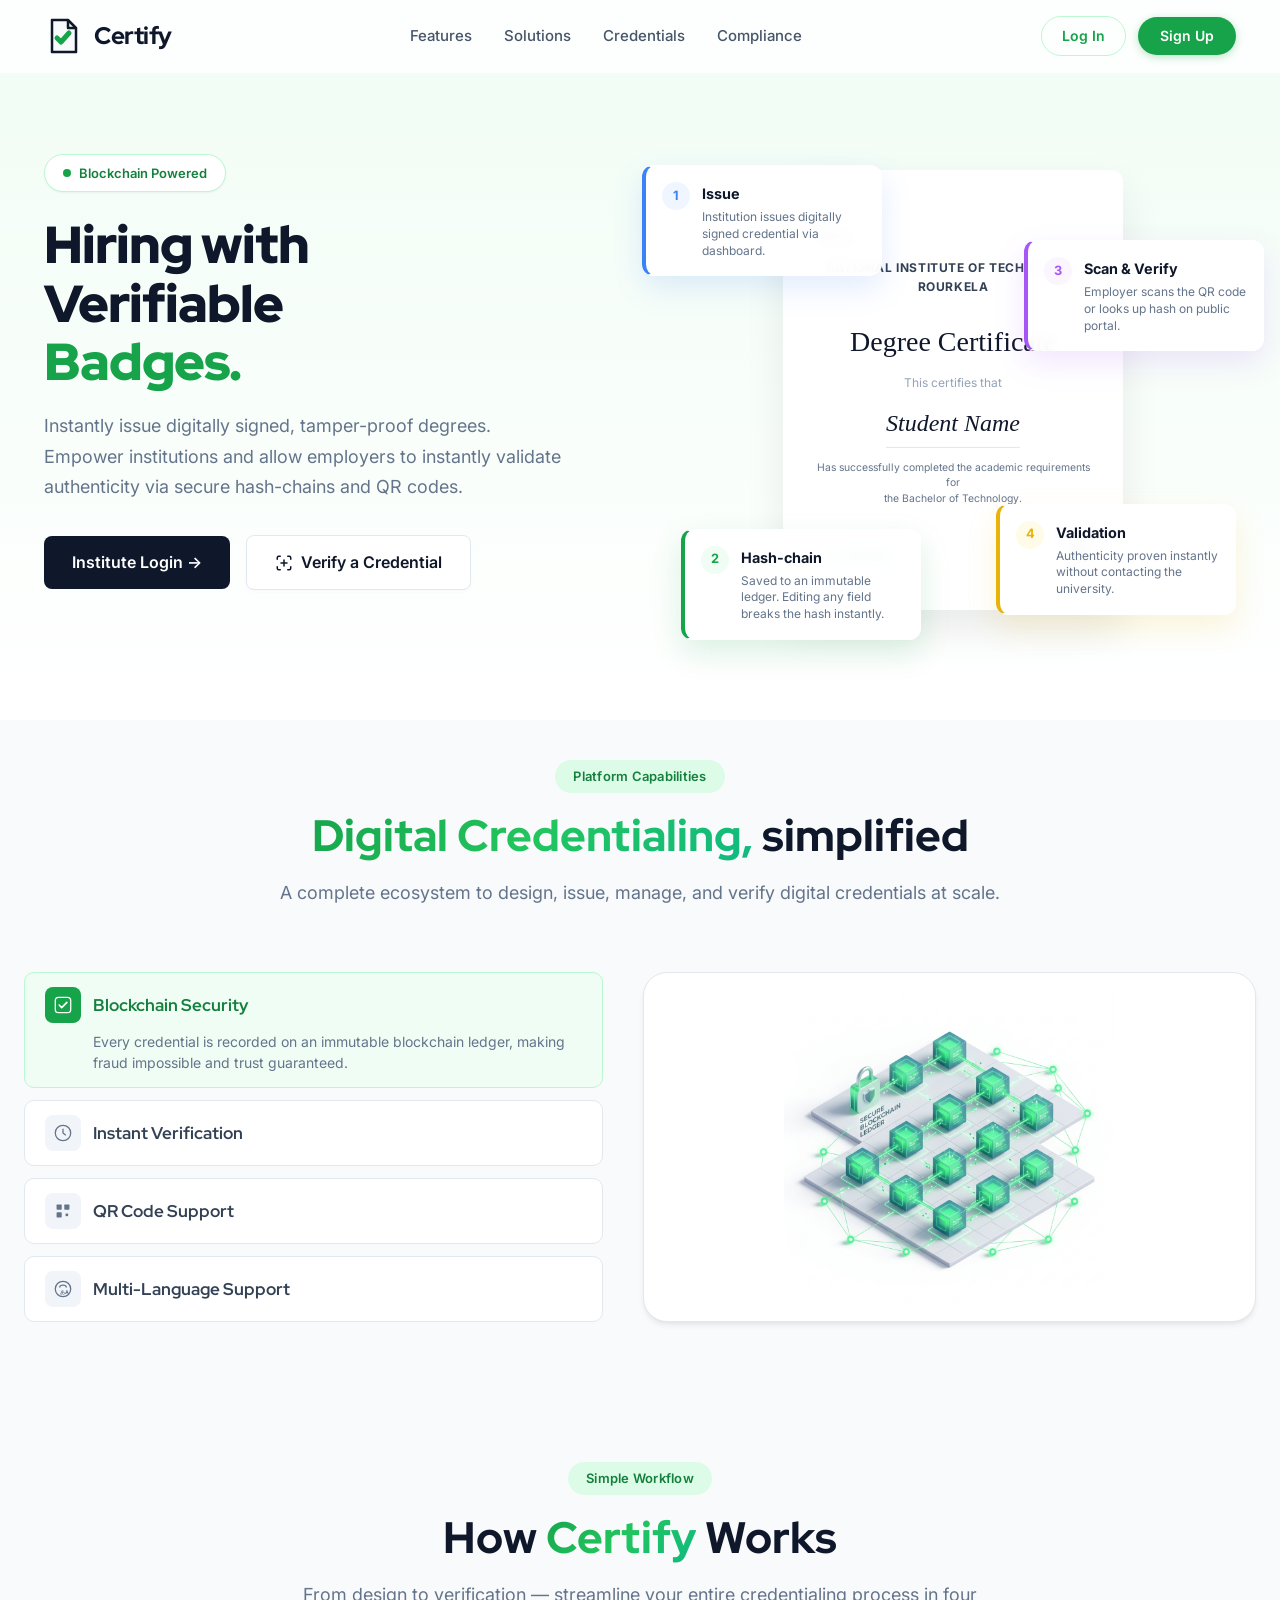
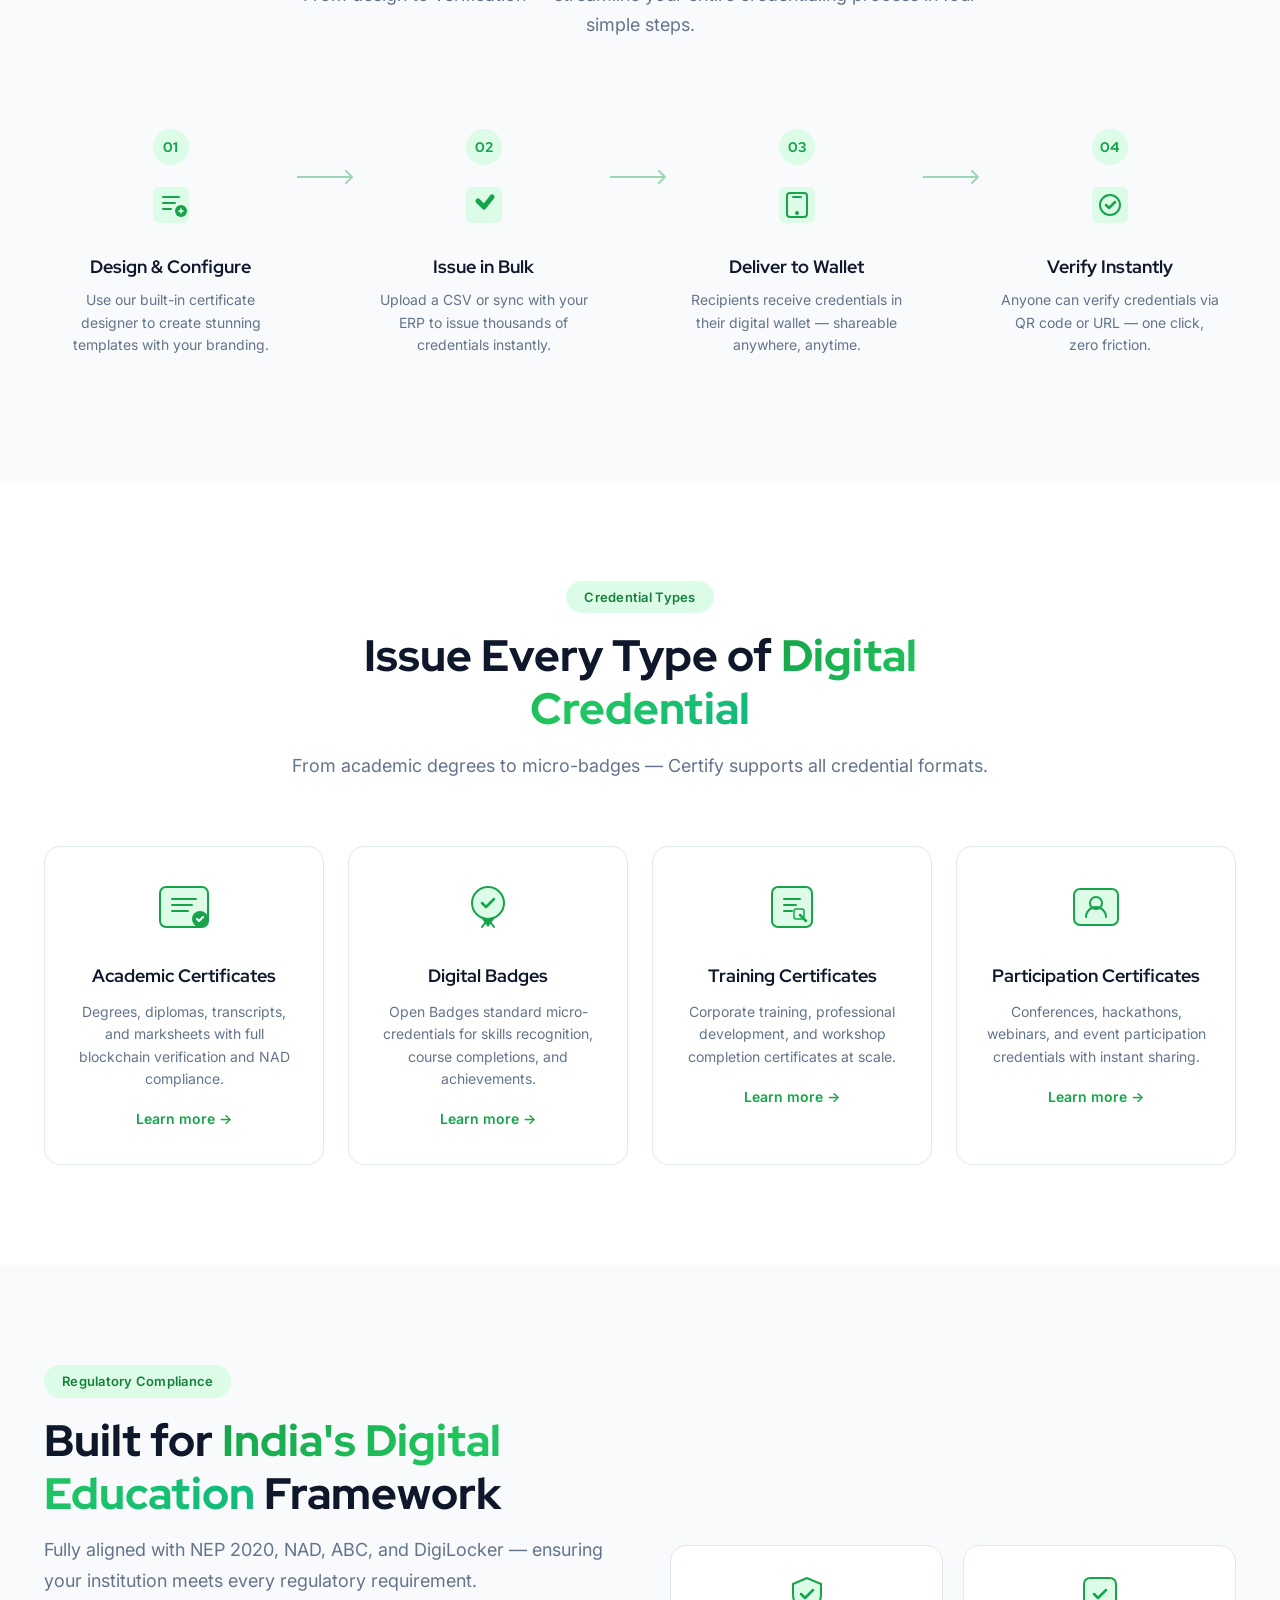
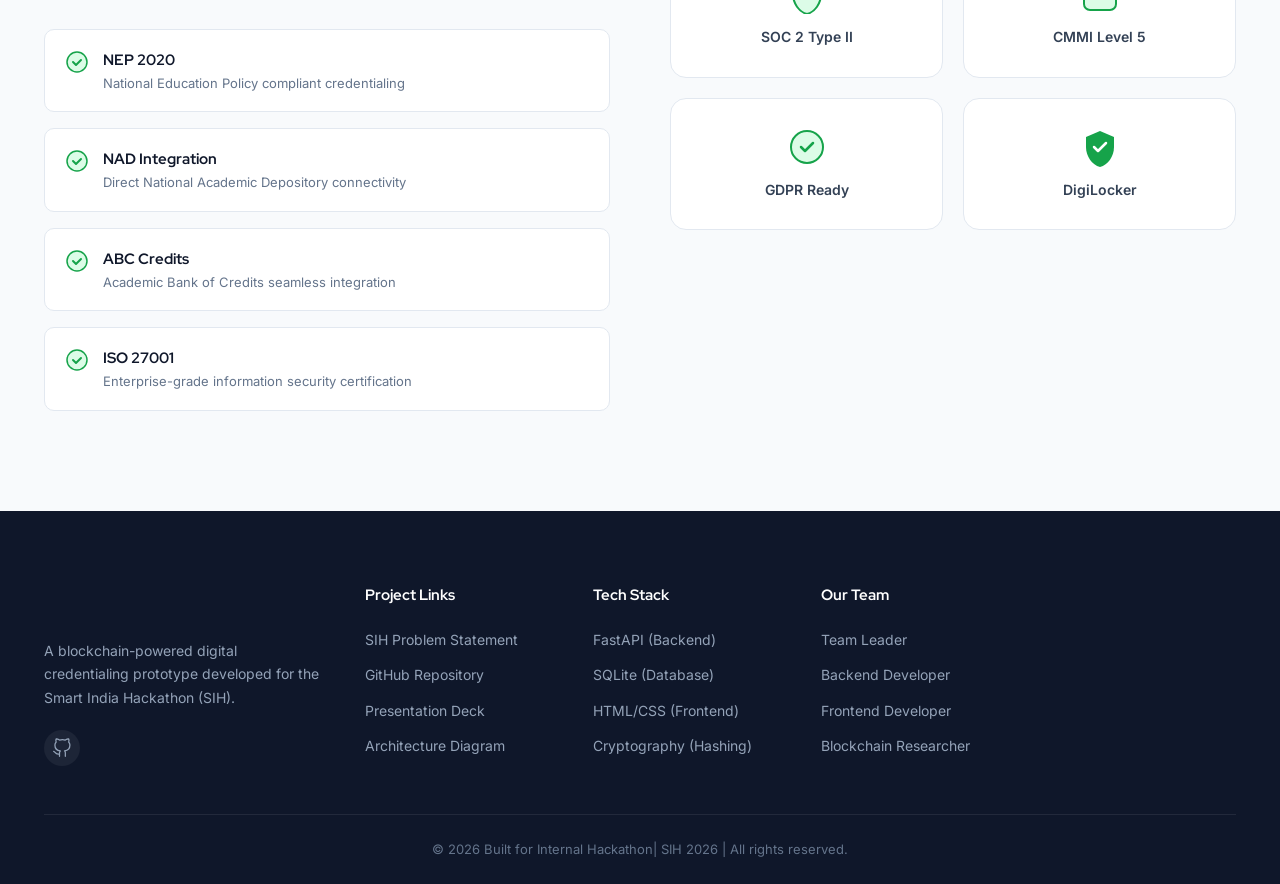
==== commit 693d86df: "Frontend Improve" ====
--- a/frontend/index.html
+++ b/frontend/index.html
@@ -1,24 +1,32 @@
 <!DOCTYPE html>
 <html lang="en">
+
 <head>
     <meta charset="UTF-8">
     <meta name="viewport" content="width=device-width, initial-scale=1.0">
     <title>Certify — Blockchain Digital Credential Platform</title>
-    <meta name="description" content="Issue secure, verifiable digital certificates, badges, and academic credentials on Certify's blockchain platform — building trust and saving time.">
-    <link rel="stylesheet" href="css/styles.css">
+    <meta name="description"
+        content="Issue secure, verifiable digital certificates, badges, and academic credentials on Certify's blockchain platform — building trust and saving time.">
+    <link rel="stylesheet" href="assets/css/main.css">
     <link rel="preconnect" href="https://fonts.googleapis.com">
     <link rel="preconnect" href="https://fonts.gstatic.com" crossorigin>
-    <link href="https://fonts.googleapis.com/css2?family=Inter:wght@400;500;600;700;800&family=Red+Hat+Display:wght@400;500;600;700;800;900&display=swap" rel="stylesheet">
+    <link
+        href="https://fonts.googleapis.com/css2?family=Inter:wght@400;500;600;700;800&family=Red+Hat+Display:wght@400;500;600;700;800;900&display=swap"
+        rel="stylesheet">
 </head>
+
 <body>
 
     <!-- SPLASH SCREEN ANIMATION -->
     <div id="splash-screen">
         <div id="splash-logo-container">
             <svg class="splash-svg" viewBox="0 0 40 40" fill="none" xmlns="http://www.w3.org/2000/svg">
-                <path class="draw-doc" d="M8 4 h 16 l 8 8 v 24 h -24 z" fill="#f8fafc" stroke="#0f172a" stroke-width="2.5" stroke-linejoin="round"/>
-                <path class="draw-fold" d="M24 4 v 8 h 8" fill="none" stroke="#0f172a" stroke-width="2.5" stroke-linejoin="round"/>
-                <path class="draw-tick" d="M13 22 l 4 4 l 8 -9" fill="none" stroke="#16a34a" stroke-width="5" stroke-linecap="round" stroke-linejoin="round"/>
+                <path class="draw-doc" d="M8 4 h 16 l 8 8 v 24 h -24 z" fill="#f8fafc" stroke="#0f172a"
+                    stroke-width="2.5" stroke-linejoin="round" />
+                <path class="draw-fold" d="M24 4 v 8 h 8" fill="none" stroke="#0f172a" stroke-width="2.5"
+                    stroke-linejoin="round" />
+                <path class="draw-tick" d="M13 22 l 4 4 l 8 -9" fill="none" stroke="#16a34a" stroke-width="5"
+                    stroke-linecap="round" stroke-linejoin="round" />
             </svg>
             <span class="splash-text">Certify</span>
         </div>
@@ -31,11 +39,13 @@
             <a href="#" class="nav-logo">
                 <svg class="logo-icon" viewBox="0 0 40 40" fill="none" xmlns="http://www.w3.org/2000/svg">
                     <!-- Document Body -->
-                    <path d="M8 4 h 16 l 8 8 v 24 h -24 z" fill="#f8fafc" stroke="#0f172a" stroke-width="2.5" stroke-linejoin="round"/>
+                    <path d="M8 4 h 16 l 8 8 v 24 h -24 z" fill="#f8fafc" stroke="#0f172a" stroke-width="2.5"
+                        stroke-linejoin="round" />
                     <!-- Fold -->
-                    <path d="M24 4 v 8 h 8" fill="none" stroke="#0f172a" stroke-width="2.5" stroke-linejoin="round"/>
+                    <path d="M24 4 v 8 h 8" fill="none" stroke="#0f172a" stroke-width="2.5" stroke-linejoin="round" />
                     <!-- Tick -->
-                    <path d="M13 22 l 4 4 l 8 -9" fill="none" stroke="#16a34a" stroke-width="5" stroke-linecap="round" stroke-linejoin="round"/>
+                    <path d="M13 22 l 4 4 l 8 -9" fill="none" stroke="#16a34a" stroke-width="5" stroke-linecap="round"
+                        stroke-linejoin="round" />
                 </svg>
                 <span class="logo-text">Certify</span>
             </a>
@@ -46,7 +56,6 @@
                 <li><a href="#how-it-works">Solutions</a></li>
                 <li><a href="#credentials">Credentials</a></li>
                 <li><a href="#compliance">Compliance</a></li>
-                <li><a href="#testimonials">About</a></li>
             </ul>
 
             <!-- CTA Buttons -->
@@ -70,7 +79,6 @@
                 <li><a href="#how-it-works">Solutions</a></li>
                 <li><a href="#credentials">Credentials</a></li>
                 <li><a href="#compliance">Compliance</a></li>
-                <li><a href="#testimonials">About</a></li>
             </ul>
             <div class="mobile-nav-actions">
                 <a href="#" class="btn-outline-nav">Verify Certificate</a>
@@ -91,38 +99,55 @@
                     Hiring with<br>Verifiable<br><span class="text-green" id="typewriter">Badges.</span>
                 </h1>
                 <p class="hero-subtitle">
-                    Instantly issue digitally signed, tamper-proof degrees. Empower institutions and allow employers to instantly validate authenticity via secure hash-chains and QR codes.
+                    Instantly issue digitally signed, tamper-proof degrees. Empower institutions and allow employers to
+                    instantly validate authenticity via secure hash-chains and QR codes.
                 </p>
                 <div class="hero-buttons">
                     <a href="login.html" class="btn-dark">
                         Institute Login &rarr;
                     </a>
                     <a href="dashboard.html?mode=verifier#verifier" class="btn-outline-verify">
-                        <svg width="18" height="18" viewBox="0 0 24 24" fill="none" stroke="currentColor" stroke-width="2" stroke-linecap="round" stroke-linejoin="round"><path d="M3 7V5c0-1.1.9-2 2-2h2M17 3h2c1.1 0 2 .9 2 2v2M21 17v2c0 1.1-.9 2-2 2h-2M7 21H5c-1.1 0-2-.9-2-2v-2M8 12h8M12 8v8"/></svg>
+                        <svg width="18" height="18" viewBox="0 0 24 24" fill="none" stroke="currentColor"
+                            stroke-width="2" stroke-linecap="round" stroke-linejoin="round">
+                            <path
+                                d="M3 7V5c0-1.1.9-2 2-2h2M17 3h2c1.1 0 2 .9 2 2v2M21 17v2c0 1.1-.9 2-2 2h-2M7 21H5c-1.1 0-2-.9-2-2v-2M8 12h8M12 8v8" />
+                        </svg>
                         Verify a Credential
                     </a>
                 </div>
             </div>
-            
+
             <div class="hero-visual">
                 <!-- Center Cert -->
                 <div class="main-cert">
                     <div class="cert-logo-area">
-                        <img src="https://upload.wikimedia.org/wikipedia/en/thumb/e/ef/NIT_Rourkela_logo.svg/1200px-NIT_Rourkela_logo.svg.png" alt="NITR Logo" width="40" height="40" style="object-fit: contain; margin-bottom: 8px;">
+                        <img src="https://upload.wikimedia.org/wikipedia/en/thumb/e/ef/NIT_Rourkela_logo.svg/1200px-NIT_Rourkela_logo.svg.png"
+                            alt="NITR Logo" width="40" height="40" style="object-fit: contain; margin-bottom: 8px;">
                         <div class="cert-inst-name">NATIONAL INSTITUTE OF TECHNOLOGY<br>ROURKELA</div>
                     </div>
                     <div class="cert-title-text">Degree Certificate</div>
                     <div class="cert-small-text">This certifies that</div>
                     <div class="cert-student-name">Student Name</div>
-                    <div class="cert-desc-text">Has successfully completed the academic requirements for<br>the Bachelor of Technology.</div>
-                    
+                    <div class="cert-desc-text">Has successfully completed the academic requirements for<br>the Bachelor
+                        of Technology.</div>
+
                     <div class="cert-bottom">
                         <div class="cert-verified-badge">
-                            <svg width="14" height="14" viewBox="0 0 24 24" fill="none" stroke="currentColor" stroke-width="2" stroke-linecap="round" stroke-linejoin="round"><path d="M22 11.08V12a10 10 0 1 1-5.93-9.14"/><polyline points="22 4 12 14.01 9 11.01"/></svg>
+                            <svg width="14" height="14" viewBox="0 0 24 24" fill="none" stroke="currentColor"
+                                stroke-width="2" stroke-linecap="round" stroke-linejoin="round">
+                                <path d="M22 11.08V12a10 10 0 1 1-5.93-9.14" />
+                                <polyline points="22 4 12 14.01 9 11.01" />
+                            </svg>
                             VERIFIED
                         </div>
                         <div class="cert-qr-icon">
-                            <svg width="24" height="24" viewBox="0 0 24 24" fill="none" stroke="currentColor" stroke-width="2" stroke-linecap="round" stroke-linejoin="round"><rect x="3" y="3" width="7" height="7"/><rect x="14" y="3" width="7" height="7"/><rect x="14" y="14" width="7" height="7"/><rect x="3" y="14" width="7" height="7"/></svg>
+                            <svg width="24" height="24" viewBox="0 0 24 24" fill="none" stroke="currentColor"
+                                stroke-width="2" stroke-linecap="round" stroke-linejoin="round">
+                                <rect x="3" y="3" width="7" height="7" />
+                                <rect x="14" y="3" width="7" height="7" />
+                                <rect x="14" y="14" width="7" height="7" />
+                                <rect x="3" y="14" width="7" height="7" />
+                            </svg>
                         </div>
                     </div>
                 </div>
@@ -160,103 +185,117 @@
         </div>
     </section>
 
-    <!-- ===== TRUSTED BY ===== -->
-    <section class="trusted-by">
-        <div class="container">
-            <p class="trusted-label">Trusted by <strong>500+</strong> Leading Universities & Organizations</p>
-            <div class="logo-strip">
-                <div class="partner-logo">🏛️ <span>National University</span></div>
-                <div class="partner-logo">🎓 <span>Tech Institute</span></div>
-                <div class="partner-logo">🏫 <span>Global Academy</span></div>
-                <div class="partner-logo">🏢 <span>Enterprise Corp</span></div>
-                <div class="partner-logo">📚 <span>Edu Foundation</span></div>
-                <div class="partner-logo">🔬 <span>Research Labs</span></div>
-            </div>
-        </div>
-    </section>
-
-    <!-- ===== STATS SECTION ===== -->
-    <section class="stats" id="stats">
-        <div class="container">
-            <div class="stats-grid">
-                <div class="stat-card">
-                    <div class="stat-number" data-target="5000000">0</div>
-                    <div class="stat-suffix">+</div>
-                    <p class="stat-label">Digital Credentials Issued</p>
-                </div>
-                <div class="stat-card">
-                    <div class="stat-number" data-target="500">0</div>
-                    <div class="stat-suffix">+</div>
-                    <p class="stat-label">Institutions & Partners</p>
-                </div>
-                <div class="stat-card">
-                    <div class="stat-number" data-target="50">0</div>
-                    <div class="stat-suffix">+</div>
-                    <p class="stat-label">Countries Worldwide</p>
-                </div>
-                <div class="stat-card">
-                    <div class="stat-number" data-target="100">0</div>
-                    <div class="stat-suffix">%</div>
-                    <p class="stat-label">Tamper-Proof Verification</p>
-                </div>
-            </div>
-        </div>
-    </section>
-
     <!-- ===== FEATURES SECTION ===== -->
     <section class="features" id="features">
         <div class="container">
             <div class="section-header">
                 <span class="section-pill">Platform Capabilities</span>
-                <h2 class="section-title">Everything You Need for <span class="gradient-text">Digital Credentialing</span></h2>
-                <p class="section-subtitle">A complete ecosystem to design, issue, manage, and verify digital credentials at scale.</p>
-            </div>
-            <div class="features-grid">
-                <div class="feature-card">
-                    <div class="feature-icon">
-                        <svg width="28" height="28" viewBox="0 0 28 28" fill="none"><rect x="2" y="2" width="24" height="24" rx="5" stroke="#16a34a" stroke-width="2"/><path d="M8 14l4 4 8-8" stroke="#16a34a" stroke-width="2.5" stroke-linecap="round" stroke-linejoin="round"/></svg>
-                    </div>
-                    <h3>Blockchain Security</h3>
-                    <p>Every credential is recorded on an immutable blockchain ledger, making fraud impossible and trust guaranteed.</p>
-                </div>
-                <div class="feature-card">
-                    <div class="feature-icon">
-                        <svg width="28" height="28" viewBox="0 0 28 28" fill="none"><circle cx="14" cy="14" r="12" stroke="#16a34a" stroke-width="2"/><path d="M14 8v6l4 3" stroke="#16a34a" stroke-width="2" stroke-linecap="round"/></svg>
-                    </div>
-                    <h3>Instant Verification</h3>
-                    <p>One-click verification for employers and institutions. QR code scanning for real-time credential validation.</p>
-                </div>
-                <div class="feature-card">
-                    <div class="feature-icon">
-                        <svg width="28" height="28" viewBox="0 0 28 28" fill="none"><rect x="4" y="4" width="8" height="8" rx="1" fill="#16a34a"/><rect x="16" y="4" width="8" height="8" rx="1" fill="#16a34a"/><rect x="4" y="16" width="8" height="8" rx="1" fill="#16a34a"/><rect x="18" y="18" width="4" height="4" fill="#16a34a"/></svg>
-                    </div>
-                    <h3>QR Code Support</h3>
-                    <p>Auto-generated QR codes on every credential linking to blockchain verification for instant trust.</p>
-                </div>
-                <div class="feature-card">
-                    <div class="feature-icon">
-                        <svg width="28" height="28" viewBox="0 0 28 28" fill="none"><path d="M4 8h20M4 14h20M4 20h20" stroke="#16a34a" stroke-width="2" stroke-linecap="round"/><circle cx="22" cy="20" r="5" fill="#dcfce7" stroke="#16a34a" stroke-width="1.5"/><path d="M20.5 20l1 1 2.5-2.5" stroke="#16a34a" stroke-width="1.5" stroke-linecap="round"/></svg>
-                    </div>
-                    <h3>ERP & LMS Integration</h3>
-                    <p>Seamlessly connect with your existing university ERP and Learning Management Systems via API.</p>
-                </div>
-                <div class="feature-card">
-                    <div class="feature-icon">
-                        <svg width="28" height="28" viewBox="0 0 28 28" fill="none"><circle cx="14" cy="14" r="12" stroke="#16a34a" stroke-width="2"/><path d="M9 11c0-1.66 2.24-3 5-3s5 1.34 5 3" stroke="#16a34a" stroke-width="2" stroke-linecap="round"/><text x="10" y="21" fill="#16a34a" font-size="8" font-weight="bold">あA</text></svg>
-                    </div>
-                    <h3>Multi-Language Support</h3>
-                    <p>Issue certificates in over 200 languages with full Unicode support for global institutions.</p>
-                </div>
-                <div class="feature-card">
-                    <div class="feature-icon">
-                        <svg width="28" height="28" viewBox="0 0 28 28" fill="none"><rect x="3" y="6" width="22" height="16" rx="3" stroke="#16a34a" stroke-width="2"/><path d="M8 12h12M8 16h8" stroke="#16a34a" stroke-width="1.5" stroke-linecap="round"/><circle cx="22" cy="8" r="4" fill="#16a34a"/><path d="M20.5 8l1 1 2-2" stroke="white" stroke-width="1.2" stroke-linecap="round"/></svg>
-                    </div>
-                    <h3>Custom Branding</h3>
-                    <p>White-label certificates with your institution's logo, colors, domain, and custom email delivery.</p>
-                </div>
+                <h2 class="section-title"><span class="gradient-text">Digital Credentialing,</span> simplified</h2>
+                <p class="section-subtitle">A complete ecosystem to design, issue, manage, and verify digital
+                    credentials at scale.</p>
+            </div>
+
+            <div class="features-split">
+
+                <!-- Left Side: Accordion -->
+                <div class="features-accordion">
+
+                    <!-- Item 1 -->
+                    <div class="acc-item active" onclick="activateFeature(1)">
+                        <div class="acc-header">
+                            <div class="acc-icon"><svg width="24" height="24" viewBox="0 0 28 28" fill="none">
+                                    <rect x="2" y="2" width="24" height="24" rx="5" stroke="currentColor"
+                                        stroke-width="2" />
+                                    <path d="M8 14l4 4 8-8" stroke="currentColor" stroke-width="2.5"
+                                        stroke-linecap="round" stroke-linejoin="round" />
+                                </svg></div>
+                            <h3>Blockchain Security</h3>
+                        </div>
+                        <div class="acc-body">
+                            <p>Every credential is recorded on an immutable blockchain ledger, making fraud impossible
+                                and trust guaranteed.</p>
+                        </div>
+                    </div>
+
+                    <!-- Item 2 -->
+                    <div class="acc-item" onclick="activateFeature(2)">
+                        <div class="acc-header">
+                            <div class="acc-icon"><svg width="24" height="24" viewBox="0 0 28 28" fill="none">
+                                    <circle cx="14" cy="14" r="12" stroke="currentColor" stroke-width="2" />
+                                    <path d="M14 8v6l4 3" stroke="currentColor" stroke-width="2"
+                                        stroke-linecap="round" />
+                                </svg></div>
+                            <h3>Instant Verification</h3>
+                        </div>
+                        <div class="acc-body">
+                            <p>One-click verification for employers and institutions. Real-time validation without
+                                manual background checks.</p>
+                        </div>
+                    </div>
+
+                    <!-- Item 3 -->
+                    <div class="acc-item" onclick="activateFeature(3)">
+                        <div class="acc-header">
+                            <div class="acc-icon"><svg width="24" height="24" viewBox="0 0 28 28" fill="none">
+                                    <rect x="4" y="4" width="8" height="8" rx="1" fill="currentColor" />
+                                    <rect x="16" y="4" width="8" height="8" rx="1" fill="currentColor" />
+                                    <rect x="4" y="16" width="8" height="8" rx="1" fill="currentColor" />
+                                    <rect x="18" y="18" width="4" height="4" fill="currentColor" />
+                                </svg></div>
+                            <h3>QR Code Support</h3>
+                        </div>
+                        <div class="acc-body">
+                            <p>Auto-generated QR codes on every credential linking to the blockchain verification portal
+                                for instant trust.</p>
+                        </div>
+                    </div>
+
+                    <!-- Item 4 -->
+                    <div class="acc-item" onclick="activateFeature(4)">
+                        <div class="acc-header">
+                            <div class="acc-icon"><svg width="24" height="24" viewBox="0 0 28 28" fill="none">
+                                    <circle cx="14" cy="14" r="12" stroke="currentColor" stroke-width="2" />
+                                    <path d="M9 11c0-1.66 2.24-3 5-3s5 1.34 5 3" stroke="currentColor" stroke-width="2"
+                                        stroke-linecap="round" /><text x="10" y="21" fill="currentColor" font-size="8"
+                                        font-weight="bold">あA</text>
+                                </svg></div>
+                            <h3>Multi-Language Support</h3>
+                        </div>
+                        <div class="acc-body">
+                            <p>Issue certificates globally with full Unicode support, tailored for international
+                                institutions and audiences.</p>
+                        </div>
+                    </div>
+
+                </div>
+
+                <!-- Right Side: Dynamic Image Display -->
+                <div class="features-visual">
+                    <img id="feat-img-1" src="assets/images/feature_blockchain_1787923943941.jpg"
+                        alt="Blockchain Security" class="feat-img active">
+                    <img id="feat-img-2" src="assets/images/feature_verification_1787923960165.jpg"
+                        alt="Instant Verification" class="feat-img">
+                    <img id="feat-img-3" src="assets/images/feature_qrcode_1787923977376.jpg" alt="QR Code Support"
+                        class="feat-img">
+                    <img id="feat-img-4" src="assets/images/feature_language_1787923994040.jpg"
+                        alt="Multi-Language Support" class="feat-img">
+                </div>
+
             </div>
         </div>
     </section>
+
+    <script>
+        function activateFeature(id) {
+            // Remove active class from all items and images
+            document.querySelectorAll('.acc-item').forEach(el => el.classList.remove('active'));
+            document.querySelectorAll('.feat-img').forEach(el => el.classList.remove('active'));
+
+            // Add active class to clicked item and corresponding image
+            document.querySelectorAll('.acc-item')[id - 1].classList.add('active');
+            document.getElementById('feat-img-' + id).classList.add('active');
+        }
+    </script>
 
     <!-- ===== HOW IT WORKS ===== -->
     <section class="how-it-works" id="how-it-works">
@@ -264,46 +303,76 @@
             <div class="section-header">
                 <span class="section-pill">Simple Workflow</span>
                 <h2 class="section-title">How <span class="gradient-text">Certify</span> Works</h2>
-                <p class="section-subtitle">From design to verification — streamline your entire credentialing process in four simple steps.</p>
+                <p class="section-subtitle">From design to verification — streamline your entire credentialing process
+                    in four simple steps.</p>
             </div>
             <div class="steps-grid">
                 <div class="step-card">
                     <div class="step-number">01</div>
                     <div class="step-icon">
-                        <svg width="48" height="48" viewBox="0 0 48 48" fill="none"><rect x="6" y="6" width="36" height="36" rx="6" fill="#dcfce7"/><path d="M16 16h16M16 22h12M16 28h8" stroke="#16a34a" stroke-width="2" stroke-linecap="round"/><circle cx="34" cy="30" r="6" fill="#16a34a"/><path d="M32 30h4M34 28v4" stroke="white" stroke-width="1.5" stroke-linecap="round"/></svg>
+                        <svg width="48" height="48" viewBox="0 0 48 48" fill="none">
+                            <rect x="6" y="6" width="36" height="36" rx="6" fill="#dcfce7" />
+                            <path d="M16 16h16M16 22h12M16 28h8" stroke="#16a34a" stroke-width="2"
+                                stroke-linecap="round" />
+                            <circle cx="34" cy="30" r="6" fill="#16a34a" />
+                            <path d="M32 30h4M34 28v4" stroke="white" stroke-width="1.5" stroke-linecap="round" />
+                        </svg>
                     </div>
                     <h3>Design & Configure</h3>
                     <p>Use our built-in certificate designer to create stunning templates with your branding.</p>
                 </div>
                 <div class="step-connector">
-                    <svg width="60" height="24" viewBox="0 0 60 24" fill="none"><path d="M0 12h55m0 0l-6-6m6 6l-6 6" stroke="#16a34a" stroke-width="2" stroke-linecap="round" stroke-linejoin="round"/></svg>
+                    <svg width="60" height="24" viewBox="0 0 60 24" fill="none">
+                        <path d="M0 12h55m0 0l-6-6m6 6l-6 6" stroke="#16a34a" stroke-width="2" stroke-linecap="round"
+                            stroke-linejoin="round" />
+                    </svg>
                 </div>
                 <div class="step-card">
                     <div class="step-number">02</div>
                     <div class="step-icon">
-                        <svg width="48" height="48" viewBox="0 0 48 48" fill="none"><rect x="6" y="6" width="36" height="36" rx="6" fill="#dcfce7"/><path d="M18 20l6 6 8-10" stroke="#16a34a" stroke-width="5" stroke-linecap="round" stroke-linejoin="round"/></svg>
+                        <svg width="48" height="48" viewBox="0 0 48 48" fill="none">
+                            <rect x="6" y="6" width="36" height="36" rx="6" fill="#dcfce7" />
+                            <path d="M18 20l6 6 8-10" stroke="#16a34a" stroke-width="5" stroke-linecap="round"
+                                stroke-linejoin="round" />
+                        </svg>
                     </div>
                     <h3>Issue in Bulk</h3>
                     <p>Upload a CSV or sync with your ERP to issue thousands of credentials instantly.</p>
                 </div>
                 <div class="step-connector">
-                    <svg width="60" height="24" viewBox="0 0 60 24" fill="none"><path d="M0 12h55m0 0l-6-6m6 6l-6 6" stroke="#16a34a" stroke-width="2" stroke-linecap="round" stroke-linejoin="round"/></svg>
+                    <svg width="60" height="24" viewBox="0 0 60 24" fill="none">
+                        <path d="M0 12h55m0 0l-6-6m6 6l-6 6" stroke="#16a34a" stroke-width="2" stroke-linecap="round"
+                            stroke-linejoin="round" />
+                    </svg>
                 </div>
                 <div class="step-card">
                     <div class="step-number">03</div>
                     <div class="step-icon">
-                        <svg width="48" height="48" viewBox="0 0 48 48" fill="none"><rect x="6" y="6" width="36" height="36" rx="6" fill="#dcfce7"/><rect x="14" y="12" width="20" height="24" rx="3" stroke="#16a34a" stroke-width="2"/><circle cx="24" cy="32" r="2" fill="#16a34a"/><path d="M20 16h8" stroke="#16a34a" stroke-width="2" stroke-linecap="round"/></svg>
+                        <svg width="48" height="48" viewBox="0 0 48 48" fill="none">
+                            <rect x="6" y="6" width="36" height="36" rx="6" fill="#dcfce7" />
+                            <rect x="14" y="12" width="20" height="24" rx="3" stroke="#16a34a" stroke-width="2" />
+                            <circle cx="24" cy="32" r="2" fill="#16a34a" />
+                            <path d="M20 16h8" stroke="#16a34a" stroke-width="2" stroke-linecap="round" />
+                        </svg>
                     </div>
                     <h3>Deliver to Wallet</h3>
                     <p>Recipients receive credentials in their digital wallet — shareable anywhere, anytime.</p>
                 </div>
                 <div class="step-connector">
-                    <svg width="60" height="24" viewBox="0 0 60 24" fill="none"><path d="M0 12h55m0 0l-6-6m6 6l-6 6" stroke="#16a34a" stroke-width="2" stroke-linecap="round" stroke-linejoin="round"/></svg>
+                    <svg width="60" height="24" viewBox="0 0 60 24" fill="none">
+                        <path d="M0 12h55m0 0l-6-6m6 6l-6 6" stroke="#16a34a" stroke-width="2" stroke-linecap="round"
+                            stroke-linejoin="round" />
+                    </svg>
                 </div>
                 <div class="step-card">
                     <div class="step-number">04</div>
                     <div class="step-icon">
-                        <svg width="48" height="48" viewBox="0 0 48 48" fill="none"><rect x="6" y="6" width="36" height="36" rx="6" fill="#dcfce7"/><circle cx="24" cy="24" r="10" stroke="#16a34a" stroke-width="2"/><path d="M20 24l3 3 6-6" stroke="#16a34a" stroke-width="2.5" stroke-linecap="round" stroke-linejoin="round"/></svg>
+                        <svg width="48" height="48" viewBox="0 0 48 48" fill="none">
+                            <rect x="6" y="6" width="36" height="36" rx="6" fill="#dcfce7" />
+                            <circle cx="24" cy="24" r="10" stroke="#16a34a" stroke-width="2" />
+                            <path d="M20 24l3 3 6-6" stroke="#16a34a" stroke-width="2.5" stroke-linecap="round"
+                                stroke-linejoin="round" />
+                        </svg>
                     </div>
                     <h3>Verify Instantly</h3>
                     <p>Anyone can verify credentials via QR code or URL — one click, zero friction.</p>
@@ -318,28 +387,54 @@
             <div class="section-header">
                 <span class="section-pill">Credential Types</span>
                 <h2 class="section-title">Issue Every Type of <span class="gradient-text">Digital Credential</span></h2>
-                <p class="section-subtitle">From academic degrees to micro-badges — Certify supports all credential formats.</p>
+                <p class="section-subtitle">From academic degrees to micro-badges — Certify supports all credential
+                    formats.</p>
             </div>
             <div class="credentials-grid">
                 <div class="credential-card">
                     <div class="credential-icon">
-                        <svg width="56" height="56" viewBox="0 0 56 56" fill="none"><rect x="4" y="8" width="48" height="40" rx="6" fill="#dcfce7" stroke="#16a34a" stroke-width="2"/><path d="M16 20h24M16 26h20M16 32h16" stroke="#16a34a" stroke-width="2" stroke-linecap="round"/><circle cx="44" cy="40" r="8" fill="#16a34a"/><path d="M41 40l2 2 4-4" stroke="white" stroke-width="2" stroke-linecap="round" stroke-linejoin="round"/></svg>
+                        <svg width="56" height="56" viewBox="0 0 56 56" fill="none">
+                            <rect x="4" y="8" width="48" height="40" rx="6" fill="#dcfce7" stroke="#16a34a"
+                                stroke-width="2" />
+                            <path d="M16 20h24M16 26h20M16 32h16" stroke="#16a34a" stroke-width="2"
+                                stroke-linecap="round" />
+                            <circle cx="44" cy="40" r="8" fill="#16a34a" />
+                            <path d="M41 40l2 2 4-4" stroke="white" stroke-width="2" stroke-linecap="round"
+                                stroke-linejoin="round" />
+                        </svg>
                     </div>
                     <h3>Academic Certificates</h3>
-                    <p>Degrees, diplomas, transcripts, and marksheets with full blockchain verification and NAD compliance.</p>
+                    <p>Degrees, diplomas, transcripts, and marksheets with full blockchain verification and NAD
+                        compliance.</p>
                     <a href="#" class="card-link">Learn more →</a>
                 </div>
                 <div class="credential-card">
                     <div class="credential-icon">
-                        <svg width="56" height="56" viewBox="0 0 56 56" fill="none"><circle cx="28" cy="24" r="16" fill="#dcfce7" stroke="#16a34a" stroke-width="2"/><path d="M22 24l4 4 8-8" stroke="#16a34a" stroke-width="2.5" stroke-linecap="round" stroke-linejoin="round"/><path d="M22 40l6 8 6-8" fill="#16a34a"/><path d="M28 40l6 8" stroke="#16a34a" stroke-width="2" stroke-linecap="round"/><path d="M28 40l-6 8" stroke="#16a34a" stroke-width="2" stroke-linecap="round"/></svg>
+                        <svg width="56" height="56" viewBox="0 0 56 56" fill="none">
+                            <circle cx="28" cy="24" r="16" fill="#dcfce7" stroke="#16a34a" stroke-width="2" />
+                            <path d="M22 24l4 4 8-8" stroke="#16a34a" stroke-width="2.5" stroke-linecap="round"
+                                stroke-linejoin="round" />
+                            <path d="M22 40l6 8 6-8" fill="#16a34a" />
+                            <path d="M28 40l6 8" stroke="#16a34a" stroke-width="2" stroke-linecap="round" />
+                            <path d="M28 40l-6 8" stroke="#16a34a" stroke-width="2" stroke-linecap="round" />
+                        </svg>
                     </div>
                     <h3>Digital Badges</h3>
-                    <p>Open Badges standard micro-credentials for skills recognition, course completions, and achievements.</p>
+                    <p>Open Badges standard micro-credentials for skills recognition, course completions, and
+                        achievements.</p>
                     <a href="#" class="card-link">Learn more →</a>
                 </div>
                 <div class="credential-card">
                     <div class="credential-icon">
-                        <svg width="56" height="56" viewBox="0 0 56 56" fill="none"><rect x="8" y="8" width="40" height="40" rx="6" fill="#dcfce7" stroke="#16a34a" stroke-width="2"/><path d="M20 20h16M20 26h12M20 32h8" stroke="#16a34a" stroke-width="2" stroke-linecap="round"/><path d="M36 36l6 6" stroke="#16a34a" stroke-width="2.5" stroke-linecap="round"/><rect x="30" y="30" width="10" height="10" rx="2" stroke="#16a34a" stroke-width="1.5" fill="none"/></svg>
+                        <svg width="56" height="56" viewBox="0 0 56 56" fill="none">
+                            <rect x="8" y="8" width="40" height="40" rx="6" fill="#dcfce7" stroke="#16a34a"
+                                stroke-width="2" />
+                            <path d="M20 20h16M20 26h12M20 32h8" stroke="#16a34a" stroke-width="2"
+                                stroke-linecap="round" />
+                            <path d="M36 36l6 6" stroke="#16a34a" stroke-width="2.5" stroke-linecap="round" />
+                            <rect x="30" y="30" width="10" height="10" rx="2" stroke="#16a34a" stroke-width="1.5"
+                                fill="none" />
+                        </svg>
                     </div>
                     <h3>Training Certificates</h3>
                     <p>Corporate training, professional development, and workshop completion certificates at scale.</p>
@@ -347,7 +442,13 @@
                 </div>
                 <div class="credential-card">
                     <div class="credential-icon">
-                        <svg width="56" height="56" viewBox="0 0 56 56" fill="none"><rect x="6" y="10" width="44" height="36" rx="6" fill="#dcfce7" stroke="#16a34a" stroke-width="2"/><circle cx="28" cy="24" r="6" stroke="#16a34a" stroke-width="2"/><path d="M18 38c0-5.523 4.477-10 10-10s10 4.477 10 10" stroke="#16a34a" stroke-width="2" stroke-linecap="round"/></svg>
+                        <svg width="56" height="56" viewBox="0 0 56 56" fill="none">
+                            <rect x="6" y="10" width="44" height="36" rx="6" fill="#dcfce7" stroke="#16a34a"
+                                stroke-width="2" />
+                            <circle cx="28" cy="24" r="6" stroke="#16a34a" stroke-width="2" />
+                            <path d="M18 38c0-5.523 4.477-10 10-10s10 4.477 10 10" stroke="#16a34a" stroke-width="2"
+                                stroke-linecap="round" />
+                        </svg>
                     </div>
                     <h3>Participation Certificates</h3>
                     <p>Conferences, hackathons, webinars, and event participation credentials with instant sharing.</p>
@@ -363,12 +464,18 @@
             <div class="compliance-wrapper">
                 <div class="compliance-content">
                     <span class="section-pill">Regulatory Compliance</span>
-                    <h2 class="section-title">Built for <span class="gradient-text">India's Digital Education</span> Framework</h2>
-                    <p class="section-subtitle">Fully aligned with NEP 2020, NAD, ABC, and DigiLocker — ensuring your institution meets every regulatory requirement.</p>
+                    <h2 class="section-title">Built for <span class="gradient-text">India's Digital Education</span>
+                        Framework</h2>
+                    <p class="section-subtitle">Fully aligned with NEP 2020, NAD, ABC, and DigiLocker — ensuring your
+                        institution meets every regulatory requirement.</p>
                     <div class="compliance-badges">
                         <div class="compliance-badge">
                             <div class="badge-icon-wrap">
-                                <svg width="24" height="24" viewBox="0 0 24 24" fill="none"><circle cx="12" cy="12" r="10" fill="#dcfce7" stroke="#16a34a" stroke-width="1.5"/><path d="M8 12l3 3 5-5" stroke="#16a34a" stroke-width="2" stroke-linecap="round" stroke-linejoin="round"/></svg>
+                                <svg width="24" height="24" viewBox="0 0 24 24" fill="none">
+                                    <circle cx="12" cy="12" r="10" fill="#dcfce7" stroke="#16a34a" stroke-width="1.5" />
+                                    <path d="M8 12l3 3 5-5" stroke="#16a34a" stroke-width="2" stroke-linecap="round"
+                                        stroke-linejoin="round" />
+                                </svg>
                             </div>
                             <div>
                                 <strong>NEP 2020</strong>
@@ -377,7 +484,11 @@
                         </div>
                         <div class="compliance-badge">
                             <div class="badge-icon-wrap">
-                                <svg width="24" height="24" viewBox="0 0 24 24" fill="none"><circle cx="12" cy="12" r="10" fill="#dcfce7" stroke="#16a34a" stroke-width="1.5"/><path d="M8 12l3 3 5-5" stroke="#16a34a" stroke-width="2" stroke-linecap="round" stroke-linejoin="round"/></svg>
+                                <svg width="24" height="24" viewBox="0 0 24 24" fill="none">
+                                    <circle cx="12" cy="12" r="10" fill="#dcfce7" stroke="#16a34a" stroke-width="1.5" />
+                                    <path d="M8 12l3 3 5-5" stroke="#16a34a" stroke-width="2" stroke-linecap="round"
+                                        stroke-linejoin="round" />
+                                </svg>
                             </div>
                             <div>
                                 <strong>NAD Integration</strong>
@@ -386,7 +497,11 @@
                         </div>
                         <div class="compliance-badge">
                             <div class="badge-icon-wrap">
-                                <svg width="24" height="24" viewBox="0 0 24 24" fill="none"><circle cx="12" cy="12" r="10" fill="#dcfce7" stroke="#16a34a" stroke-width="1.5"/><path d="M8 12l3 3 5-5" stroke="#16a34a" stroke-width="2" stroke-linecap="round" stroke-linejoin="round"/></svg>
+                                <svg width="24" height="24" viewBox="0 0 24 24" fill="none">
+                                    <circle cx="12" cy="12" r="10" fill="#dcfce7" stroke="#16a34a" stroke-width="1.5" />
+                                    <path d="M8 12l3 3 5-5" stroke="#16a34a" stroke-width="2" stroke-linecap="round"
+                                        stroke-linejoin="round" />
+                                </svg>
                             </div>
                             <div>
                                 <strong>ABC Credits</strong>
@@ -395,7 +510,11 @@
                         </div>
                         <div class="compliance-badge">
                             <div class="badge-icon-wrap">
-                                <svg width="24" height="24" viewBox="0 0 24 24" fill="none"><circle cx="12" cy="12" r="10" fill="#dcfce7" stroke="#16a34a" stroke-width="1.5"/><path d="M8 12l3 3 5-5" stroke="#16a34a" stroke-width="2" stroke-linecap="round" stroke-linejoin="round"/></svg>
+                                <svg width="24" height="24" viewBox="0 0 24 24" fill="none">
+                                    <circle cx="12" cy="12" r="10" fill="#dcfce7" stroke="#16a34a" stroke-width="1.5" />
+                                    <path d="M8 12l3 3 5-5" stroke="#16a34a" stroke-width="2" stroke-linecap="round"
+                                        stroke-linejoin="round" />
+                                </svg>
                             </div>
                             <div>
                                 <strong>ISO 27001</strong>
@@ -407,19 +526,38 @@
                 <div class="compliance-visual">
                     <div class="security-grid">
                         <div class="security-card">
-                            <svg width="40" height="40" viewBox="0 0 40 40" fill="none"><path d="M20 4L6 10v10c0 9.27 5.97 17.94 14 20 8.03-2.06 14-10.73 14-20V10L20 4z" fill="#dcfce7" stroke="#16a34a" stroke-width="2"/><path d="M14 20l4 4 8-8" stroke="#16a34a" stroke-width="2.5" stroke-linecap="round" stroke-linejoin="round"/></svg>
+                            <svg width="40" height="40" viewBox="0 0 40 40" fill="none">
+                                <path d="M20 4L6 10v10c0 9.27 5.97 17.94 14 20 8.03-2.06 14-10.73 14-20V10L20 4z"
+                                    fill="#dcfce7" stroke="#16a34a" stroke-width="2" />
+                                <path d="M14 20l4 4 8-8" stroke="#16a34a" stroke-width="2.5" stroke-linecap="round"
+                                    stroke-linejoin="round" />
+                            </svg>
                             <span>SOC 2 Type II</span>
                         </div>
                         <div class="security-card">
-                            <svg width="40" height="40" viewBox="0 0 40 40" fill="none"><rect x="4" y="4" width="32" height="32" rx="6" fill="#dcfce7" stroke="#16a34a" stroke-width="2"/><path d="M14 20l4 4 8-8" stroke="#16a34a" stroke-width="2.5" stroke-linecap="round" stroke-linejoin="round"/></svg>
+                            <svg width="40" height="40" viewBox="0 0 40 40" fill="none">
+                                <rect x="4" y="4" width="32" height="32" rx="6" fill="#dcfce7" stroke="#16a34a"
+                                    stroke-width="2" />
+                                <path d="M14 20l4 4 8-8" stroke="#16a34a" stroke-width="2.5" stroke-linecap="round"
+                                    stroke-linejoin="round" />
+                            </svg>
                             <span>CMMI Level 5</span>
                         </div>
                         <div class="security-card">
-                            <svg width="40" height="40" viewBox="0 0 40 40" fill="none"><circle cx="20" cy="20" r="16" fill="#dcfce7" stroke="#16a34a" stroke-width="2"/><path d="M14 20l4 4 8-8" stroke="#16a34a" stroke-width="2.5" stroke-linecap="round" stroke-linejoin="round"/></svg>
+                            <svg width="40" height="40" viewBox="0 0 40 40" fill="none">
+                                <circle cx="20" cy="20" r="16" fill="#dcfce7" stroke="#16a34a" stroke-width="2" />
+                                <path d="M14 20l4 4 8-8" stroke="#16a34a" stroke-width="2.5" stroke-linecap="round"
+                                    stroke-linejoin="round" />
+                            </svg>
                             <span>GDPR Ready</span>
                         </div>
                         <div class="security-card">
-                            <svg width="40" height="40" viewBox="0 0 40 40" fill="none"><path d="M20 4L6 10v10c0 9.27 5.97 17.94 14 20 8.03-2.06 14-10.73 14-20V10L20 4z" fill="#16a34a"/><path d="M14 20l4 4 8-8" stroke="white" stroke-width="2.5" stroke-linecap="round" stroke-linejoin="round"/></svg>
+                            <svg width="40" height="40" viewBox="0 0 40 40" fill="none">
+                                <path d="M20 4L6 10v10c0 9.27 5.97 17.94 14 20 8.03-2.06 14-10.73 14-20V10L20 4z"
+                                    fill="#16a34a" />
+                                <path d="M14 20l4 4 8-8" stroke="white" stroke-width="2.5" stroke-linecap="round"
+                                    stroke-linejoin="round" />
+                            </svg>
                             <span>DigiLocker</span>
                         </div>
                     </div>
@@ -428,67 +566,8 @@
         </div>
     </section>
 
-    <!-- ===== TESTIMONIALS ===== -->
-    <section class="testimonials" id="testimonials">
-        <div class="container">
-            <div class="section-header">
-                <span class="section-pill">What Our Partners Say</span>
-                <h2 class="section-title">Trusted by <span class="gradient-text">Education Leaders</span></h2>
-            </div>
-            <div class="testimonials-grid">
-                <div class="testimonial-card">
-                    <div class="testimonial-stars">★★★★★</div>
-                    <p class="testimonial-text">"Certify transformed our entire credentialing process. We went from weeks of manual work to issuing 10,000+ certificates in minutes. The blockchain verification gives our alumni real trust."</p>
-                    <div class="testimonial-author">
-                        <div class="author-avatar">DR</div>
-                        <div>
-                            <strong>Dr. Rajesh Kumar</strong>
-                            <p>Registrar, National Technical University</p>
-                        </div>
-                    </div>
-                </div>
-                <div class="testimonial-card">
-                    <div class="testimonial-stars">★★★★★</div>
-                    <p class="testimonial-text">"The NAD and ABC integration was seamless. Our NAAC accreditation process became significantly smoother after adopting Certify's blockchain credentialing platform."</p>
-                    <div class="testimonial-author">
-                        <div class="author-avatar">PS</div>
-                        <div>
-                            <strong>Prof. Sunita Patel</strong>
-                            <p>Dean of Academics, Global Business School</p>
-                        </div>
-                    </div>
-                </div>
-                <div class="testimonial-card">
-                    <div class="testimonial-stars">★★★★★</div>
-                    <p class="testimonial-text">"We issue digital badges for 50+ corporate training programs. Certify's API integration with our LMS made it effortless. Our employees love the LinkedIn sharing feature."</p>
-                    <div class="testimonial-author">
-                        <div class="author-avatar">AV</div>
-                        <div>
-                            <strong>Anita Verma</strong>
-                            <p>VP of Learning, TechCorp India</p>
-                        </div>
-                    </div>
-                </div>
-            </div>
-        </div>
-    </section>
-
-    <!-- ===== CTA BANNER ===== -->
-    <section class="cta-banner">
-        <div class="container">
-            <div class="cta-content">
-                <h2>Ready to Transform Your Credentialing?</h2>
-                <p>Join 500+ institutions already issuing blockchain-verified digital credentials with Certify.</p>
-                <div class="cta-buttons">
-                    <a href="#" class="btn-cta-primary">
-                        Schedule a Free Demo
-                        <svg width="20" height="20" viewBox="0 0 20 20" fill="none"><path d="M5 10h10m0 0l-4-4m4 4l-4 4" stroke="currentColor" stroke-width="2" stroke-linecap="round" stroke-linejoin="round"/></svg>
-                    </a>
-                    <a href="#" class="btn-cta-secondary">Contact Sales</a>
-                </div>
-            </div>
-        </div>
-    </section>
+
+
 
     <!-- ===== FOOTER ===== -->
     <footer class="footer">
@@ -496,148 +575,143 @@
             <div class="footer-grid">
                 <div class="footer-brand">
                     <a href="#" class="nav-logo">
-                        <svg class="logo-icon" viewBox="0 0 40 40" width="36" height="36" fill="none" xmlns="http://www.w3.org/2000/svg">
-                            <rect x="2" y="4" width="36" height="32" rx="4" stroke="#16a34a" stroke-width="2.5" fill="#dcfce7"/>
-                            <line x1="10" y1="12" x2="30" y2="12" stroke="#16a34a" stroke-width="2" stroke-linecap="round"/>
-                            <line x1="10" y1="18" x2="25" y2="18" stroke="#86efac" stroke-width="2" stroke-linecap="round"/>
-                            <line x1="10" y1="24" x2="22" y2="24" stroke="#86efac" stroke-width="2" stroke-linecap="round"/>
-                            <circle cx="28" cy="28" r="9" fill="#16a34a"/>
-                            <path d="M24 28.5L27 31L33 25" stroke="white" stroke-width="2.2" stroke-linecap="round" stroke-linejoin="round"/>
+                        <svg class="logo-icon" viewBox="0 0 40 40" width="36" height="36" fill="none"
+                            xmlns="http://www.w3.org/2000/svg">
+                            <rect x="2" y="4" width="36" height="32" rx="4" stroke="#16a34a" stroke-width="2.5"
+                                fill="#dcfce7" />
+                            <line x1="10" y1="12" x2="30" y2="12" stroke="#16a34a" stroke-width="2"
+                                stroke-linecap="round" />
+                            <line x1="10" y1="18" x2="25" y2="18" stroke="#86efac" stroke-width="2"
+                                stroke-linecap="round" />
+                            <line x1="10" y1="24" x2="22" y2="24" stroke="#86efac" stroke-width="2"
+                                stroke-linecap="round" />
+                            <circle cx="28" cy="28" r="9" fill="#16a34a" />
+                            <path d="M24 28.5L27 31L33 25" stroke="white" stroke-width="2.2" stroke-linecap="round"
+                                stroke-linejoin="round" />
                         </svg>
                         <span class="logo-text">Certify</span>
                     </a>
-                    <p class="footer-desc">Building trust in education through blockchain-powered digital credentials. Secure, verifiable, and instantly shareable.</p>
+                    <p class="footer-desc">A blockchain-powered digital credentialing prototype developed for the Smart
+                        India Hackathon (SIH).</p>
                     <div class="social-links">
-                        <a href="#" aria-label="Twitter">
-                            <svg width="20" height="20" viewBox="0 0 24 24" fill="none"><path d="M23 3a10.9 10.9 0 01-3.14 1.53A4.48 4.48 0 0012 7.5v1A10.66 10.66 0 013 4s-4 9 5 13a11.64 11.64 0 01-7 2c9 5 20 0 20-11.5 0-.28-.03-.56-.08-.83A7.72 7.72 0 0023 3z" stroke="currentColor" stroke-width="1.5" stroke-linecap="round" stroke-linejoin="round"/></svg>
+                        <a href="#" aria-label="GitHub">
+                            <svg width="20" height="20" viewBox="0 0 24 24" fill="none" stroke="currentColor"
+                                stroke-width="1.5" stroke-linecap="round" stroke-linejoin="round">
+                                <path
+                                    d="M9 19c-5 1.5-5-2.5-7-3m14 6v-3.87a3.37 3.37 0 0 0-.94-2.61c3.14-.35 6.44-1.54 6.44-7A5.44 5.44 0 0 0 20 4.77 5.07 5.07 0 0 0 19.91 1S18.73.65 16 2.48a13.38 13.38 0 0 0-7 0C6.27.65 5.09 1 5.09 1A5.07 5.07 0 0 0 5 4.77a5.44 5.44 0 0 0-1.5 3.78c0 5.42 3.3 6.61 6.44 7A3.37 3.37 0 0 0 9 18.13V22">
+                                </path>
+                            </svg>
                         </a>
-                        <a href="#" aria-label="LinkedIn">
-                            <svg width="20" height="20" viewBox="0 0 24 24" fill="none"><path d="M16 8a6 6 0 016 6v7h-4v-7a2 2 0 00-4 0v7h-4v-7a6 6 0 016-6zM2 9h4v12H2zM4 6a2 2 0 100-4 2 2 0 000 4z" stroke="currentColor" stroke-width="1.5" stroke-linecap="round" stroke-linejoin="round"/></svg>
-                        </a>
-                        <a href="#" aria-label="YouTube">
-                            <svg width="20" height="20" viewBox="0 0 24 24" fill="none"><path d="M22.54 6.42a2.78 2.78 0 00-1.94-2C18.88 4 12 4 12 4s-6.88 0-8.6.46a2.78 2.78 0 00-1.94 2A29 29 0 001 11.75a29 29 0 00.46 5.33A2.78 2.78 0 003.4 19.1c1.72.46 8.6.46 8.6.46s6.88 0 8.6-.46a2.78 2.78 0 001.94-2 29 29 0 00.46-5.25 29 29 0 00-.46-5.33z" stroke="currentColor" stroke-width="1.5"/><polygon points="9.75,15.02 15.5,11.75 9.75,8.48" fill="currentColor"/></svg>
-                        </a>
                     </div>
                 </div>
                 <div class="footer-column">
-                    <h4>Products</h4>
+                    <h4>Project Links</h4>
                     <ul>
-                        <li><a href="#">Digital Certificates</a></li>
-                        <li><a href="#">Digital Badges</a></li>
-                        <li><a href="#">Certificate Designer</a></li>
-                        <li><a href="#">Digital Wallet</a></li>
-                        <li><a href="#">University ERP</a></li>
+                        <li><a href="#">SIH Problem Statement</a></li>
+                        <li><a href="#">GitHub Repository</a></li>
+                        <li><a href="#">Presentation Deck</a></li>
+                        <li><a href="#">Architecture Diagram</a></li>
                     </ul>
                 </div>
                 <div class="footer-column">
-                    <h4>Solutions</h4>
+                    <h4>Tech Stack</h4>
                     <ul>
-                        <li><a href="#">Higher Education</a></li>
-                        <li><a href="#">EdTech & Training</a></li>
-                        <li><a href="#">Enterprises</a></li>
-                        <li><a href="#">Government</a></li>
-                        <li><a href="#">NAAC Accreditation</a></li>
+                        <li><a href="#">FastAPI (Backend)</a></li>
+                        <li><a href="#">SQLite (Database)</a></li>
+                        <li><a href="#">HTML/CSS (Frontend)</a></li>
+                        <li><a href="#">Cryptography (Hashing)</a></li>
                     </ul>
                 </div>
                 <div class="footer-column">
-                    <h4>Resources</h4>
+                    <h4>Our Team</h4>
                     <ul>
-                        <li><a href="#">Blog</a></li>
-                        <li><a href="#">Case Studies</a></li>
-                        <li><a href="#">Knowledge Base</a></li>
-                        <li><a href="#">API Documentation</a></li>
-                        <li><a href="#">Support Portal</a></li>
+                        <li><a href="#">Team Leader</a></li>
+                        <li><a href="#">Backend Developer</a></li>
+                        <li><a href="#">Frontend Developer</a></li>
+                        <li><a href="#">Blockchain Researcher</a></li>
                     </ul>
                 </div>
-                <div class="footer-column">
-                    <h4>Company</h4>
-                    <ul>
-                        <li><a href="#">About Us</a></li>
-                        <li><a href="#">Careers</a></li>
-                        <li><a href="#">Contact</a></li>
-                        <li><a href="#">Privacy Policy</a></li>
-                        <li><a href="#">Terms of Service</a></li>
-                    </ul>
-                </div>
             </div>
             <div class="footer-bottom">
-                <p>&copy; 2025 Certify. All rights reserved. Built with trust on blockchain.</p>
+                <p>&copy; 2026 Built for Internal Hackathon| SIH 2026 | All rights reserved.</p>
             </div>
         </div>
     </footer>
 
-    <script src="js/script.js"></script>
+    <script src="assets/js/script.js"></script>
     <script>
         document.addEventListener('DOMContentLoaded', () => {
             const splashScreen = document.getElementById('splash-screen');
             const splashLogo = document.getElementById('splash-logo-container');
             const navLogo = document.querySelector('.nav-logo');
-            
+
             // Wait for drawing animation to finish
             setTimeout(() => {
                 // Get the exact dimensions of both logos
                 const targetRect = navLogo.getBoundingClientRect();
                 const splashRect = splashLogo.getBoundingClientRect();
-                
+
                 // Calculate centers to align exactly
                 const targetCenterX = targetRect.left + (targetRect.width / 2);
                 const targetCenterY = targetRect.top + (targetRect.height / 2);
-                
+
                 const splashCenterX = splashRect.left + (splashRect.width / 2);
                 const splashCenterY = splashRect.top + (splashRect.height / 2);
-                
+
                 const deltaX = targetCenterX - splashCenterX;
                 const deltaY = targetCenterY - splashCenterY;
-                
+
                 // Calculate the exact scale ratio
                 const scale = targetRect.width / splashRect.width;
-                
+
                 // Animate to exact position
                 splashLogo.style.transition = 'transform 0.8s cubic-bezier(0.25, 1, 0.3, 1)';
                 splashLogo.style.transform = `translate(${deltaX}px, ${deltaY}px) scale(${scale})`;
-                
+
                 // Fade out the overlay background
                 splashScreen.style.transition = 'background-color 0.8s ease';
                 splashScreen.style.backgroundColor = 'transparent';
-                
+
                 // Once animation finishes, swap to real navbar logo
                 setTimeout(() => {
                     splashScreen.style.display = 'none';
                     navLogo.style.opacity = '1';
                 }, 800);
-                
+
             }, 1600); // 1.6s delay lets the initial SVG drawing finish
-            
+
             // Rotating words logic
             const words = ["Badges.", "Diploma.", "Degree.", "Digital Credentials.", "Certificates.", "Marksheets."];
             let currentWordIndex = 0; // Start at "Badges."
             const typewriterEl = document.getElementById("typewriter");
-            
+
             setInterval(() => {
                 // Slide up and fade out
                 typewriterEl.style.transform = 'translateY(-20px)';
                 typewriterEl.style.opacity = '0';
-                
+
                 setTimeout(() => {
                     // Change the word
                     currentWordIndex = (currentWordIndex + 1) % words.length;
                     typewriterEl.textContent = words[currentWordIndex];
-                    
+
                     // Teleport the element down instantly (invisible)
                     typewriterEl.style.transition = 'none';
                     typewriterEl.style.transform = 'translateY(20px)';
-                    
+
                     // Force a reflow so the browser registers the teleport before restoring the transition
                     void typewriterEl.offsetWidth;
-                    
+
                     // Slide up to normal position and fade in
                     typewriterEl.style.transition = 'transform 0.5s ease, opacity 0.5s ease';
                     typewriterEl.style.transform = 'translateY(0)';
                     typewriterEl.style.opacity = '1';
-                    
+
                 }, 500); // 500ms matches the CSS fade-out transition
             }, 3000); // Change word every 3 seconds
         });
     </script>
+
 </body>
-</html>
+
+</html>
--- a/frontend/assets/css/main.css
+++ b/frontend/assets/css/main.css
@@ -0,0 +1,4 @@
+@import url('base.css');
+@import url('components.css');
+@import url('layout.css');
+@import url('pages/landing.css');
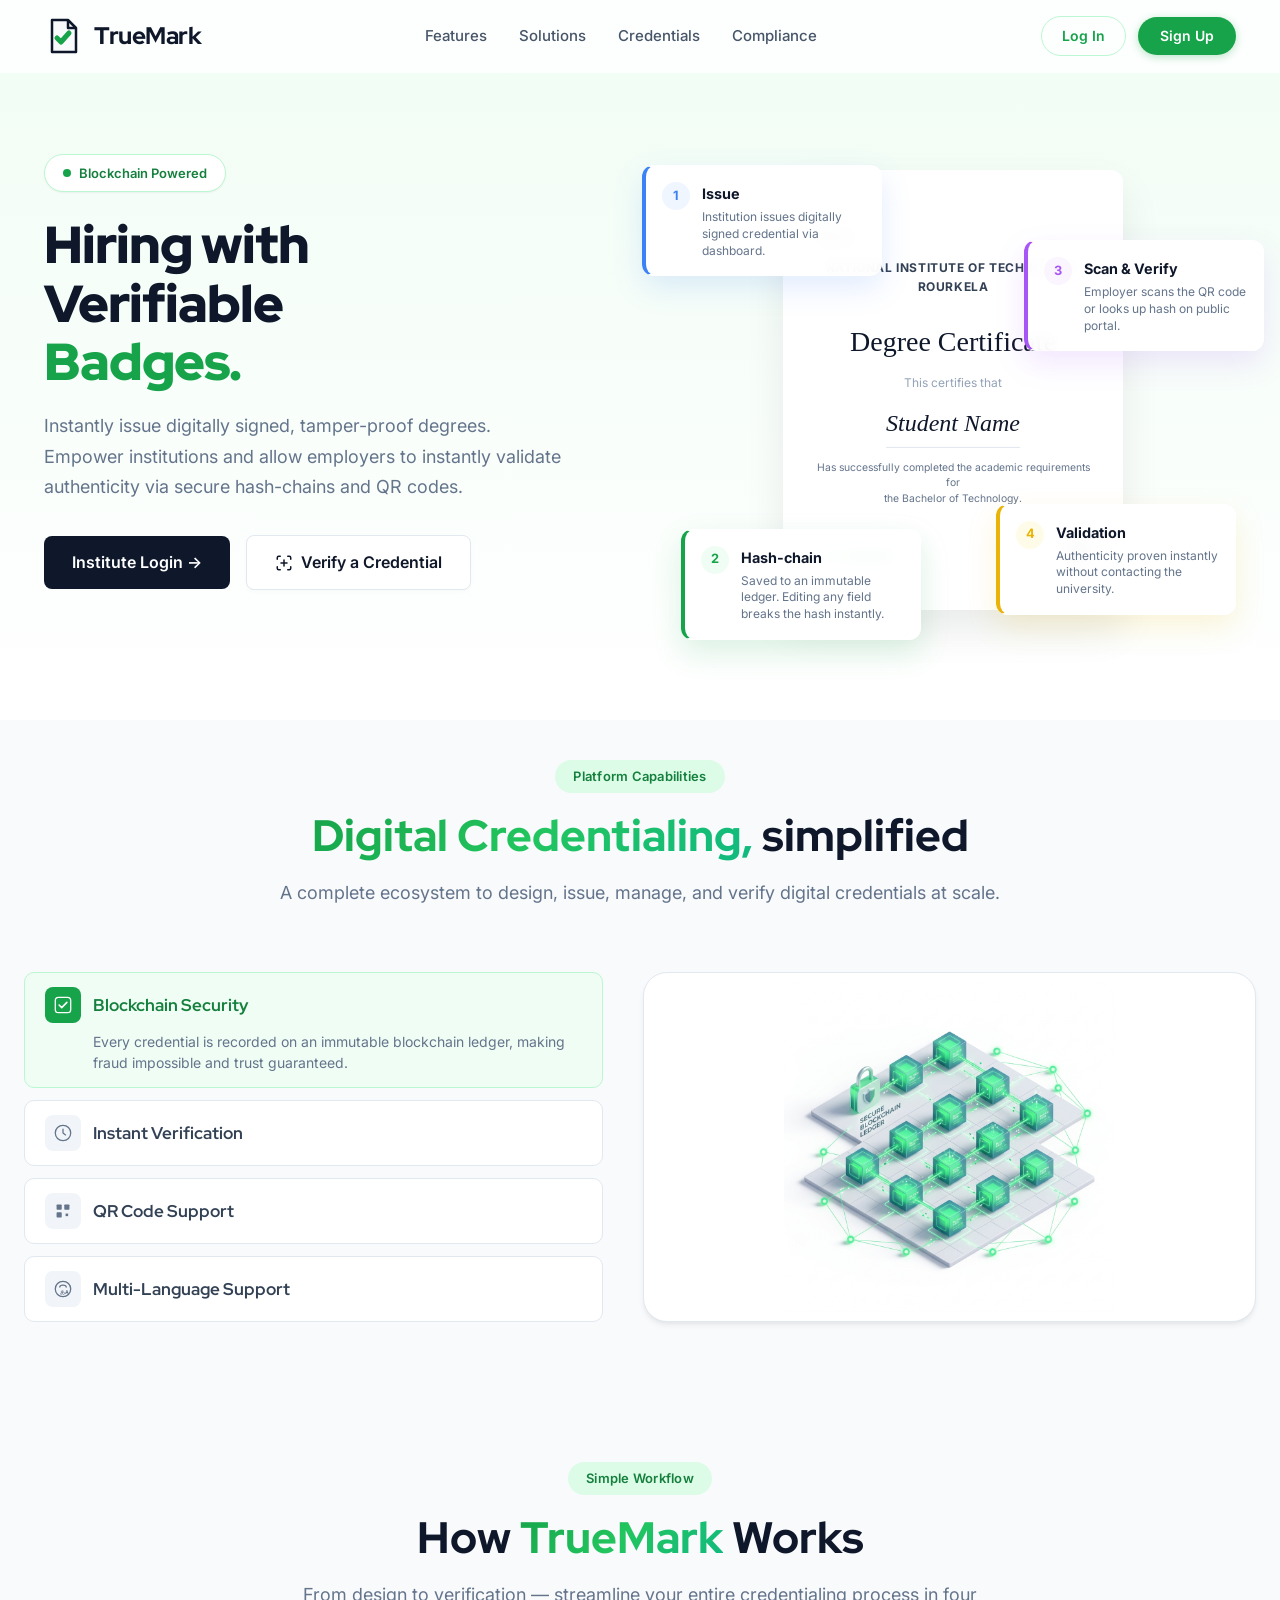
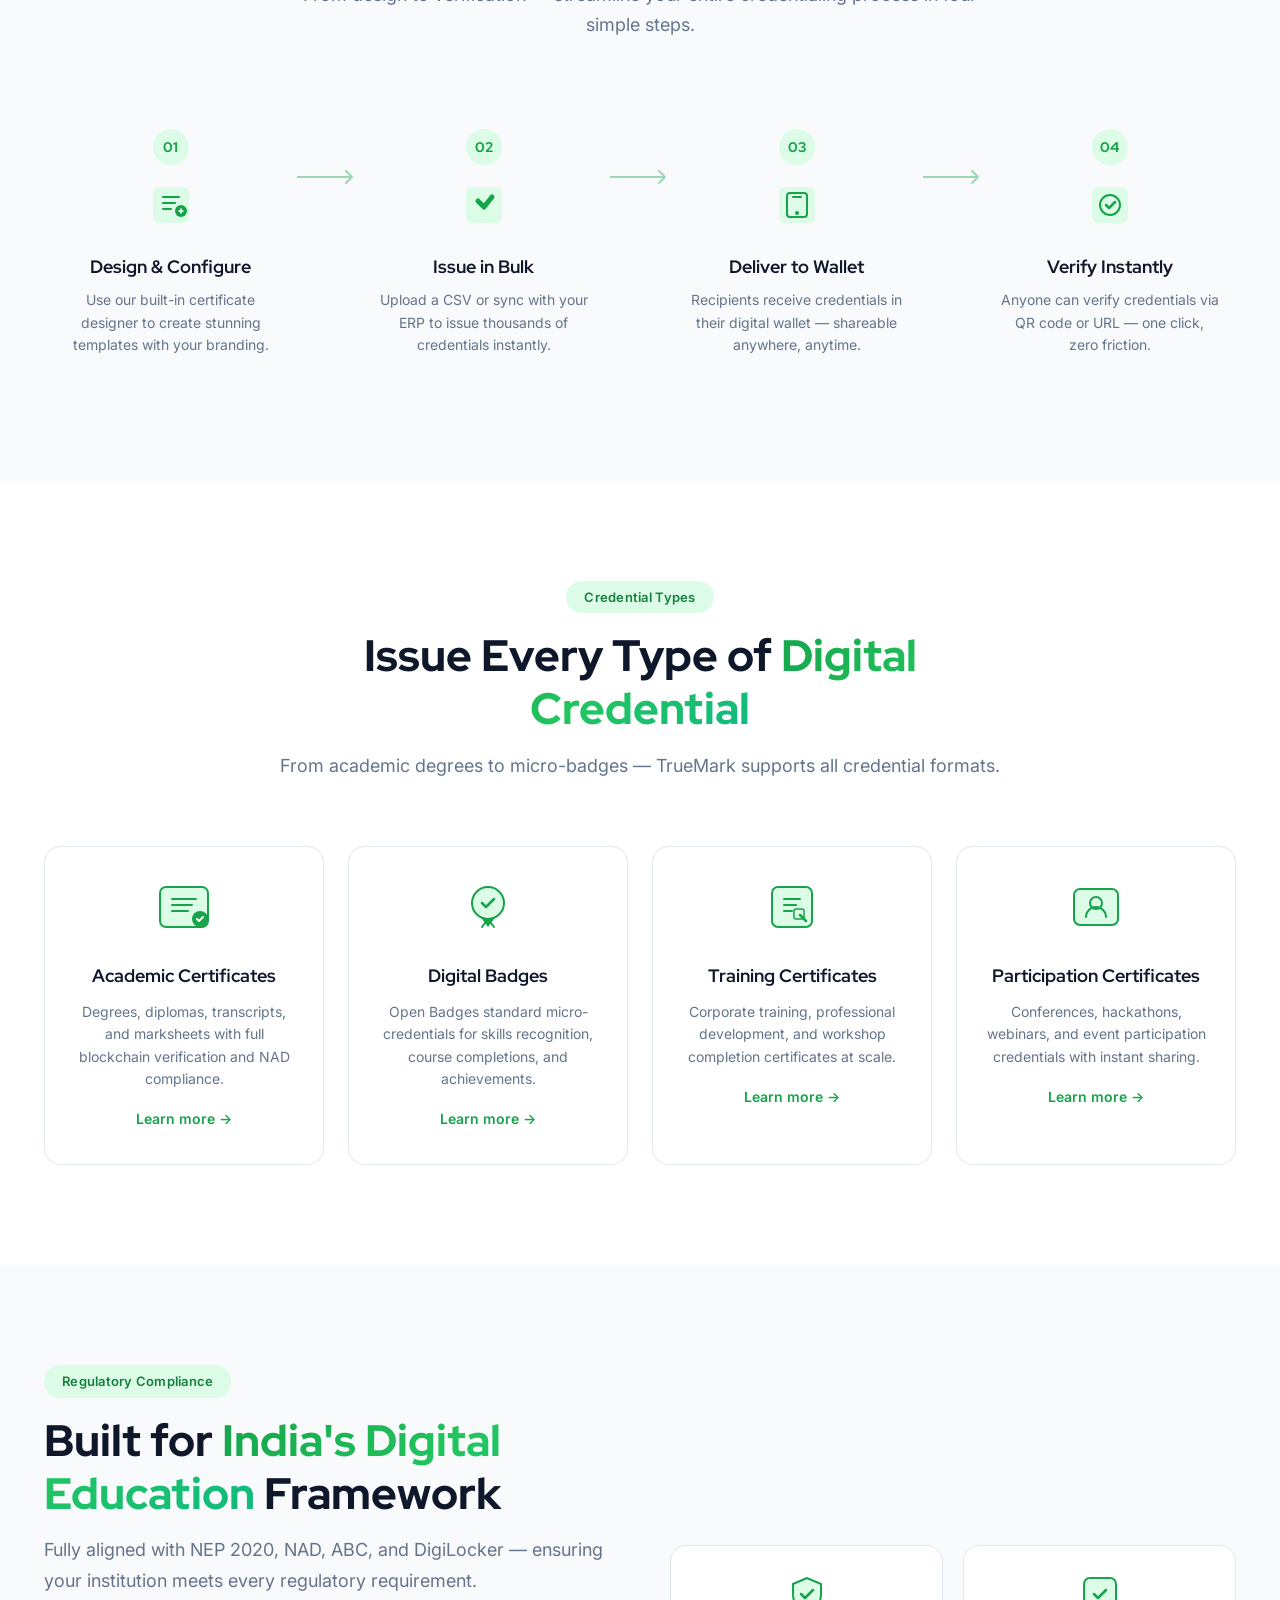
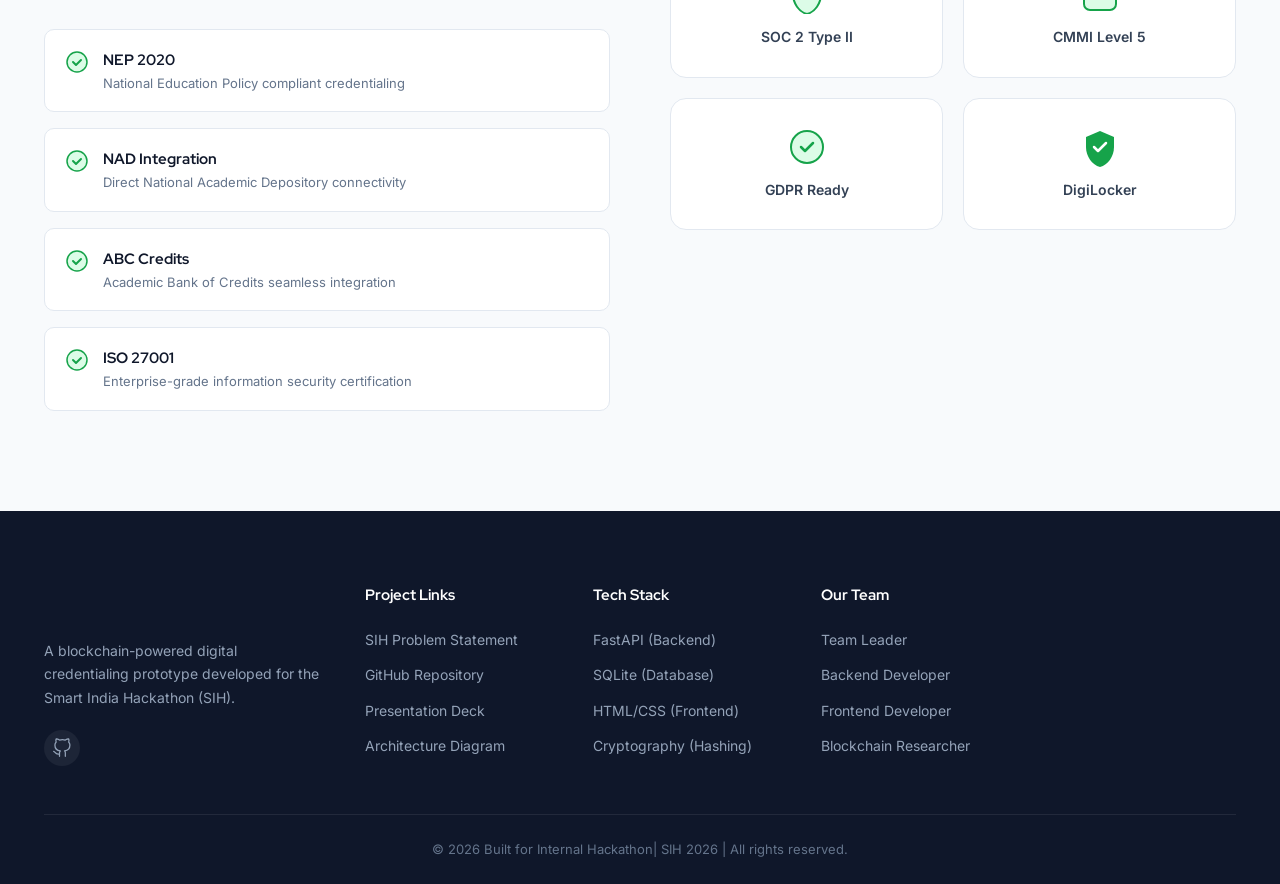
==== commit fe328fdd: "Rebrand to TrueMark and overhaul UI/UX" ====
--- a/frontend/index.html
+++ b/frontend/index.html
@@ -4,9 +4,9 @@
 <head>
     <meta charset="UTF-8">
     <meta name="viewport" content="width=device-width, initial-scale=1.0">
-    <title>Certify — Blockchain Digital Credential Platform</title>
+    <title>TrueMark — Blockchain Digital Credential Platform</title>
     <meta name="description"
-        content="Issue secure, verifiable digital certificates, badges, and academic credentials on Certify's blockchain platform — building trust and saving time.">
+        content="Issue secure, verifiable digital certificates, badges, and academic credentials on TrueMark's blockchain platform — building trust and saving time.">
     <link rel="stylesheet" href="assets/css/main.css">
     <link rel="preconnect" href="https://fonts.googleapis.com">
     <link rel="preconnect" href="https://fonts.gstatic.com" crossorigin>
@@ -28,7 +28,7 @@
                 <path class="draw-tick" d="M13 22 l 4 4 l 8 -9" fill="none" stroke="#16a34a" stroke-width="5"
                     stroke-linecap="round" stroke-linejoin="round" />
             </svg>
-            <span class="splash-text">Certify</span>
+            <span class="splash-text">TrueMark</span>
         </div>
     </div>
 
@@ -47,7 +47,7 @@
                     <path d="M13 22 l 4 4 l 8 -9" fill="none" stroke="#16a34a" stroke-width="5" stroke-linecap="round"
                         stroke-linejoin="round" />
                 </svg>
-                <span class="logo-text">Certify</span>
+                <span class="logo-text">TrueMark</span>
             </a>
 
             <!-- Desktop Nav Links -->
@@ -81,7 +81,7 @@
                 <li><a href="#compliance">Compliance</a></li>
             </ul>
             <div class="mobile-nav-actions">
-                <a href="#" class="btn-outline-nav">Verify Certificate</a>
+                <a href="verify.html" class="btn-outline-nav">Verify Certificate</a>
                 <a href="dashboard.html" class="btn-primary-nav">Go to Dashboard</a>
             </div>
         </div>
@@ -106,7 +106,7 @@
                     <a href="login.html" class="btn-dark">
                         Institute Login &rarr;
                     </a>
-                    <a href="dashboard.html?mode=verifier#verifier" class="btn-outline-verify">
+                    <a href="verify.html" class="btn-outline-verify">
                         <svg width="18" height="18" viewBox="0 0 24 24" fill="none" stroke="currentColor"
                             stroke-width="2" stroke-linecap="round" stroke-linejoin="round">
                             <path
@@ -302,7 +302,7 @@
         <div class="container">
             <div class="section-header">
                 <span class="section-pill">Simple Workflow</span>
-                <h2 class="section-title">How <span class="gradient-text">Certify</span> Works</h2>
+                <h2 class="section-title">How <span class="gradient-text">TrueMark</span> Works</h2>
                 <p class="section-subtitle">From design to verification — streamline your entire credentialing process
                     in four simple steps.</p>
             </div>
@@ -387,8 +387,7 @@
             <div class="section-header">
                 <span class="section-pill">Credential Types</span>
                 <h2 class="section-title">Issue Every Type of <span class="gradient-text">Digital Credential</span></h2>
-                <p class="section-subtitle">From academic degrees to micro-badges — Certify supports all credential
-                    formats.</p>
+                <p class="section-subtitle">From academic degrees to micro-badges — TrueMark supports all credential formats.</p>
             </div>
             <div class="credentials-grid">
                 <div class="credential-card">
@@ -589,7 +588,7 @@
                             <path d="M24 28.5L27 31L33 25" stroke="white" stroke-width="2.2" stroke-linecap="round"
                                 stroke-linejoin="round" />
                         </svg>
-                        <span class="logo-text">Certify</span>
+                        <span class="logo-text">TrueMark</span>
                     </a>
                     <p class="footer-desc">A blockchain-powered digital credentialing prototype developed for the Smart
                         India Hackathon (SIH).</p>
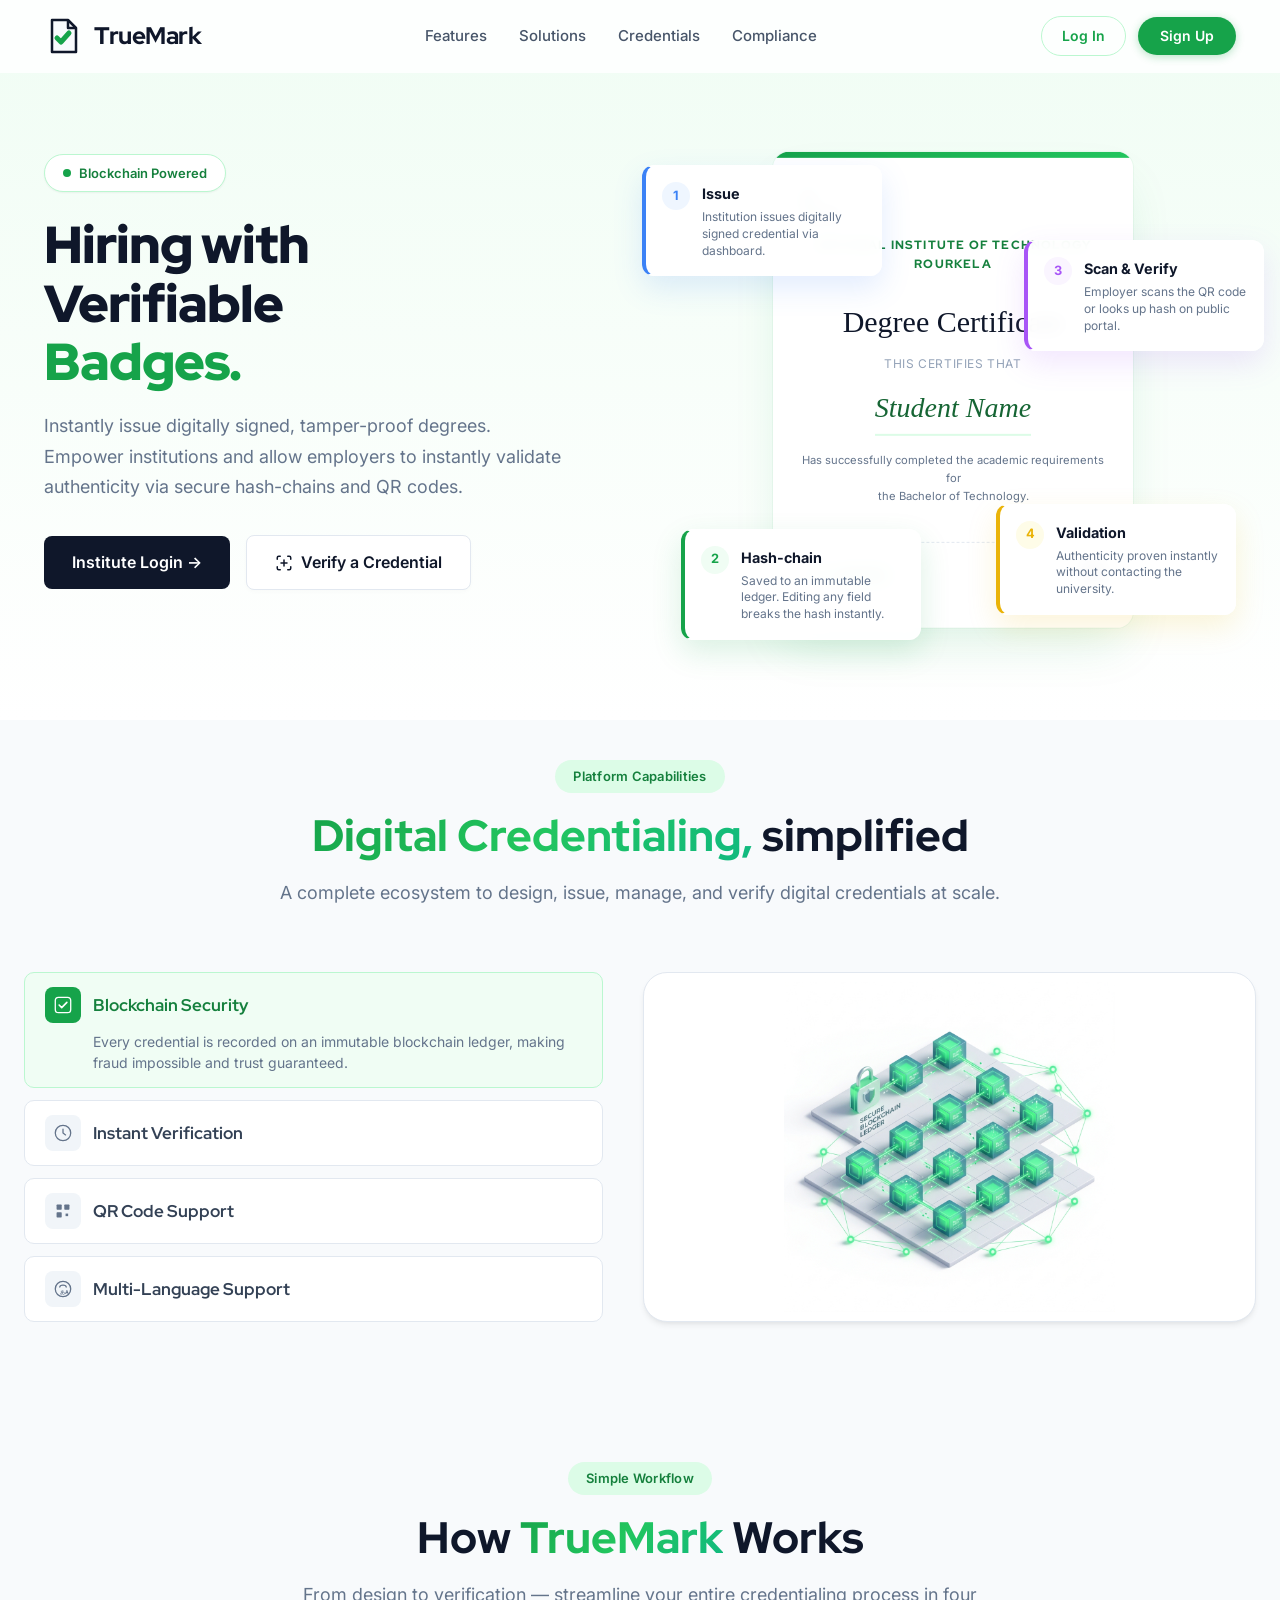
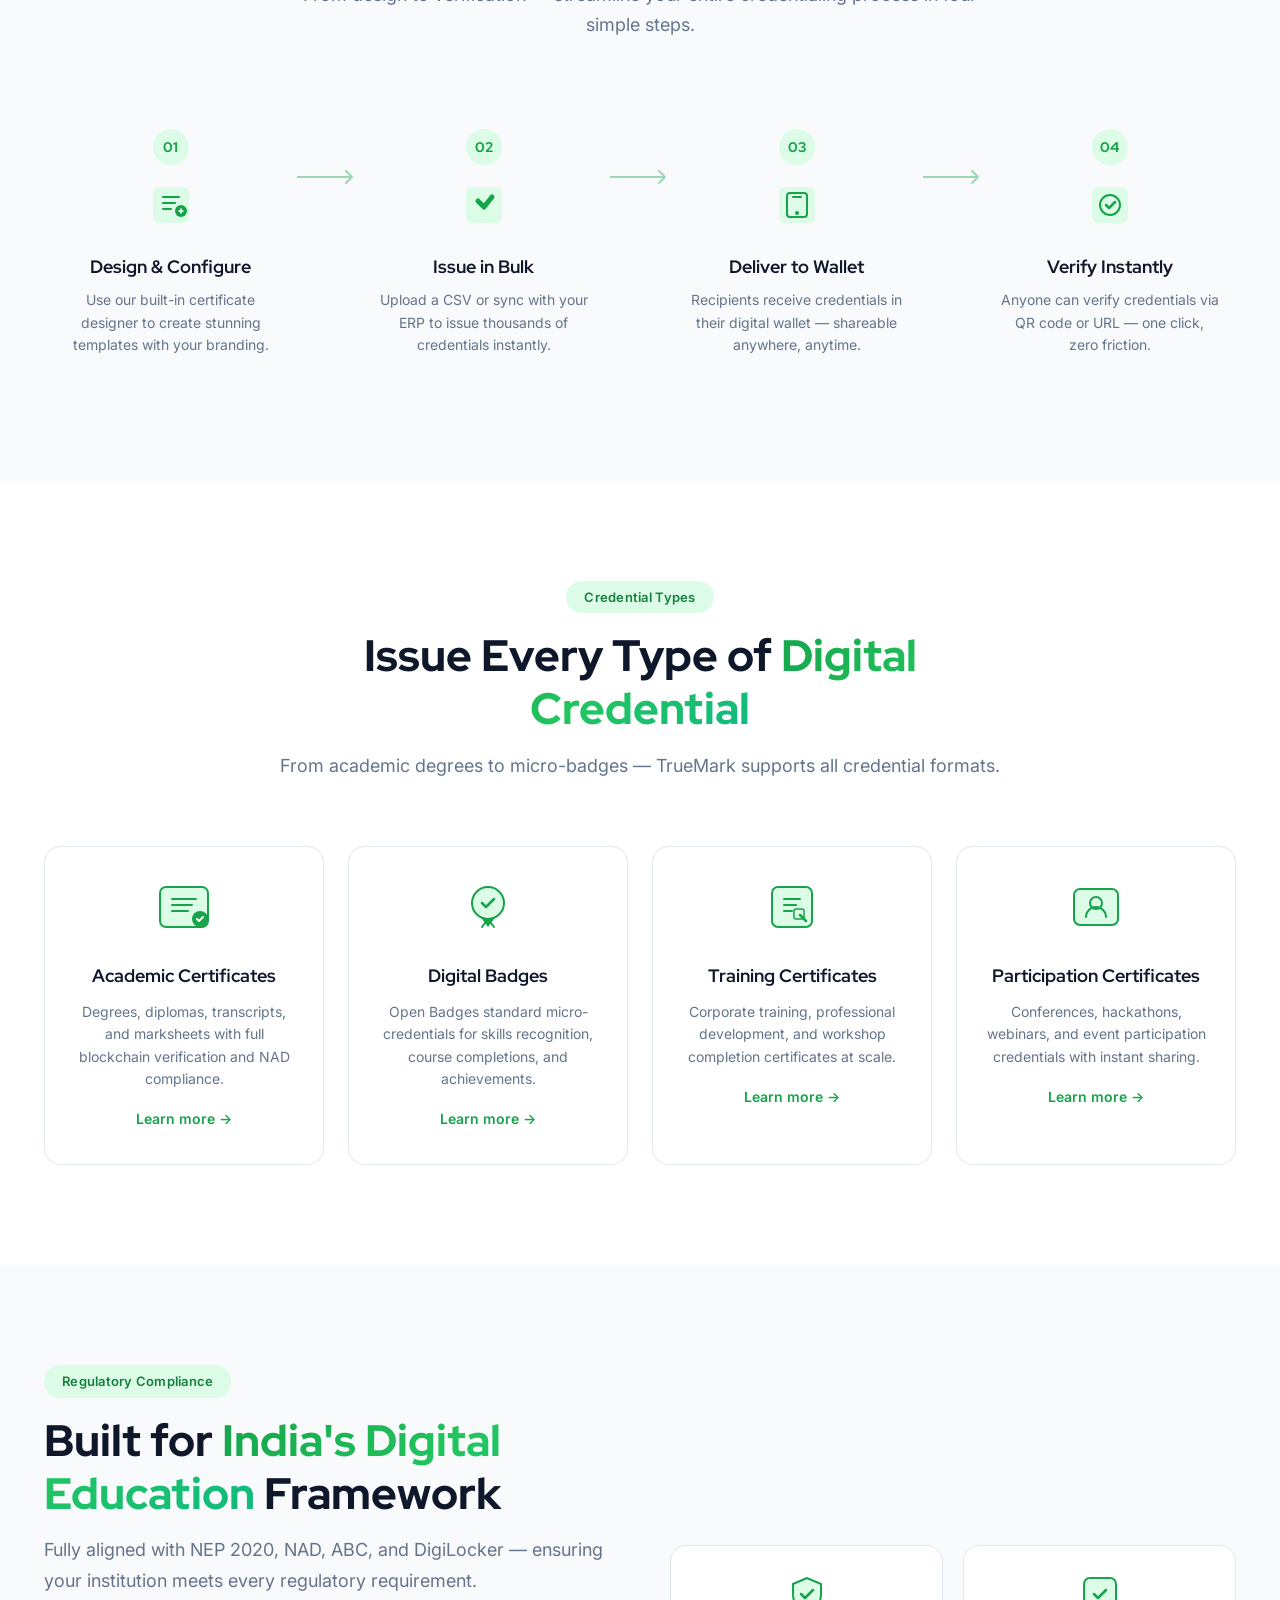
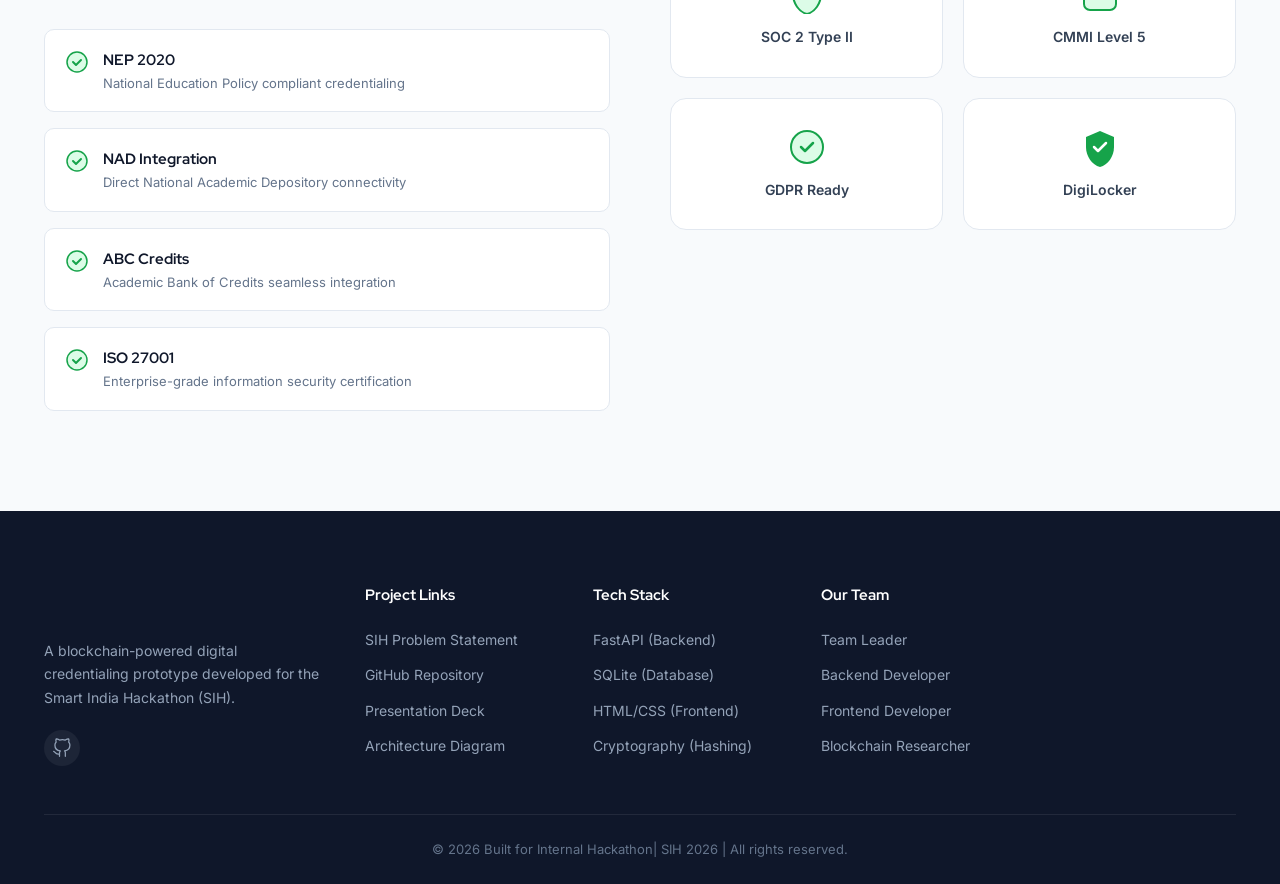
==== commit 400cf206: "improve mobile responsiveness, fix QR scanner, and update UI/UX" ====
--- a/frontend/index.html
+++ b/frontend/index.html
@@ -82,7 +82,8 @@
             </ul>
             <div class="mobile-nav-actions">
                 <a href="verify.html" class="btn-outline-nav">Verify Certificate</a>
-                <a href="dashboard.html" class="btn-primary-nav">Go to Dashboard</a>
+                <a href="login.html" class="btn-outline-nav">Log In</a>
+                <a href="login.html?signup=true" class="btn-primary-nav">Sign Up</a>
             </div>
         </div>
     </nav>
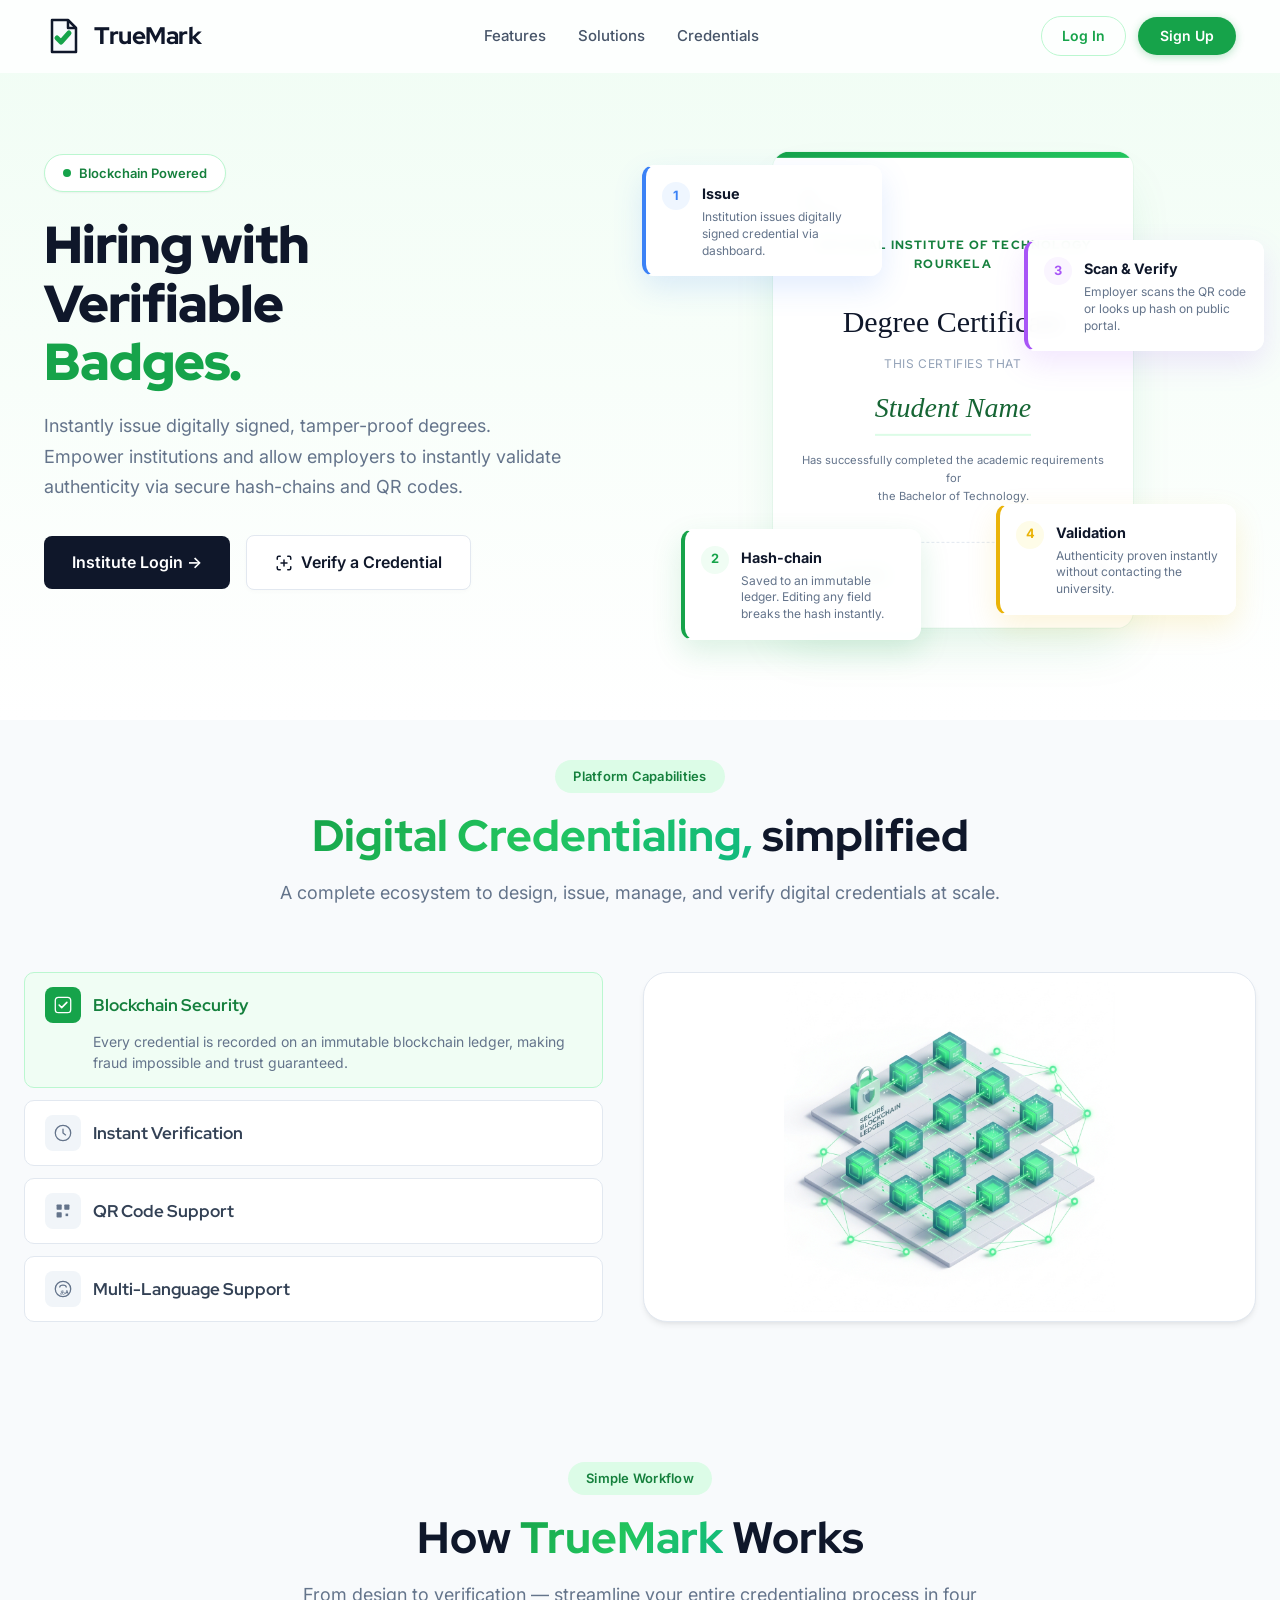
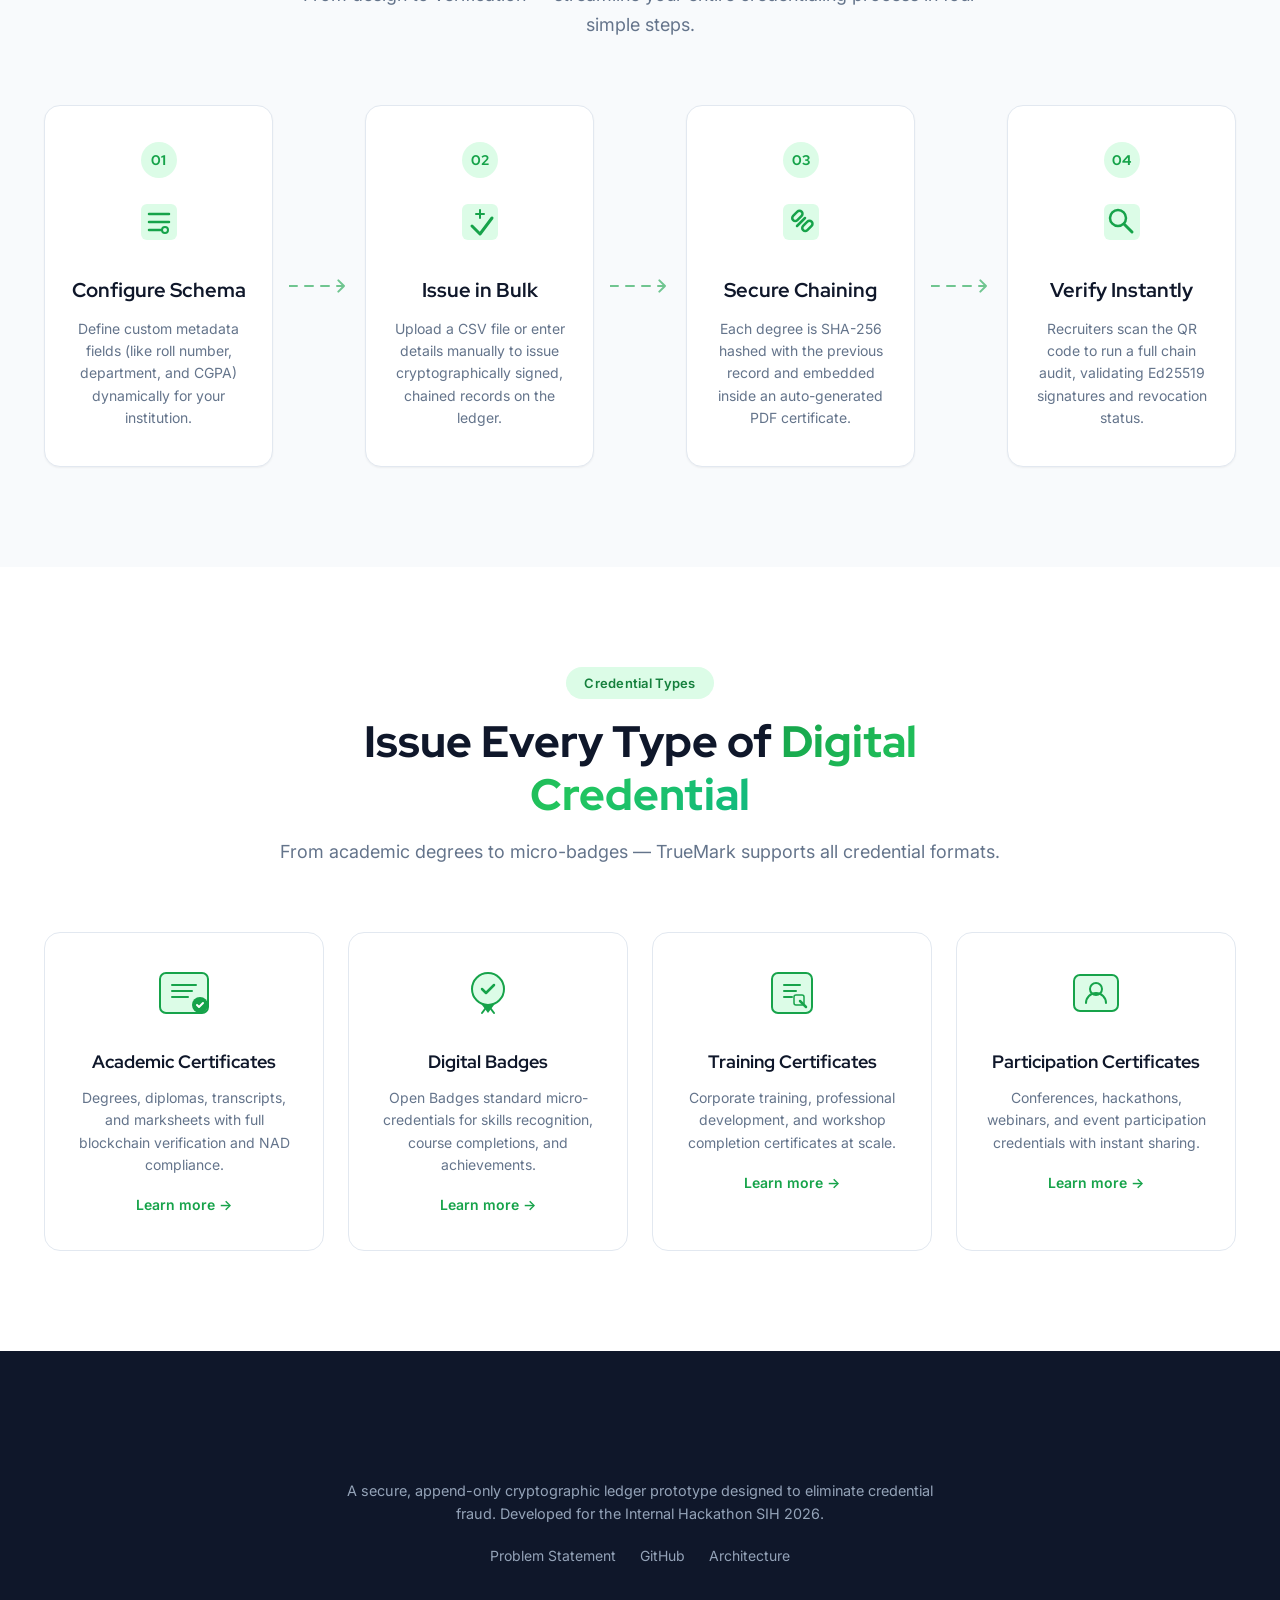
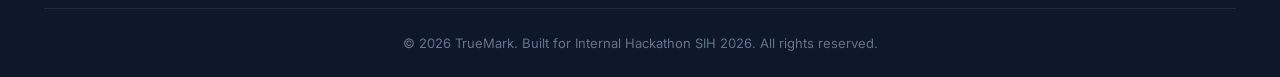
==== commit fa7f5f69: "prepare for production deployment and code cleanup" ====
--- a/frontend/index.html
+++ b/frontend/index.html
@@ -55,7 +55,6 @@
                 <li><a href="#features">Features</a></li>
                 <li><a href="#how-it-works">Solutions</a></li>
                 <li><a href="#credentials">Credentials</a></li>
-                <li><a href="#compliance">Compliance</a></li>
             </ul>
 
             <!-- CTA Buttons -->
@@ -78,7 +77,6 @@
                 <li><a href="#features">Features</a></li>
                 <li><a href="#how-it-works">Solutions</a></li>
                 <li><a href="#credentials">Credentials</a></li>
-                <li><a href="#compliance">Compliance</a></li>
             </ul>
             <div class="mobile-nav-actions">
                 <a href="verify.html" class="btn-outline-nav">Verify Certificate</a>
@@ -313,14 +311,12 @@
                     <div class="step-icon">
                         <svg width="48" height="48" viewBox="0 0 48 48" fill="none">
                             <rect x="6" y="6" width="36" height="36" rx="6" fill="#dcfce7" />
-                            <path d="M16 16h16M16 22h12M16 28h8" stroke="#16a34a" stroke-width="2"
-                                stroke-linecap="round" />
-                            <circle cx="34" cy="30" r="6" fill="#16a34a" />
-                            <path d="M32 30h4M34 28v4" stroke="white" stroke-width="1.5" stroke-linecap="round" />
-                        </svg>
-                    </div>
-                    <h3>Design & Configure</h3>
-                    <p>Use our built-in certificate designer to create stunning templates with your branding.</p>
+                            <path d="M14 16h20M14 24h20M14 32h12" stroke="#16a34a" stroke-width="2.5" stroke-linecap="round" />
+                            <circle cx="30" cy="32" r="3" stroke="#16a34a" stroke-width="2" />
+                        </svg>
+                    </div>
+                    <h3>Configure Schema</h3>
+                    <p>Define custom metadata fields (like roll number, department, and CGPA) dynamically for your institution.</p>
                 </div>
                 <div class="step-connector">
                     <svg width="60" height="24" viewBox="0 0 60 24" fill="none">
@@ -333,12 +329,12 @@
                     <div class="step-icon">
                         <svg width="48" height="48" viewBox="0 0 48 48" fill="none">
                             <rect x="6" y="6" width="36" height="36" rx="6" fill="#dcfce7" />
-                            <path d="M18 20l6 6 8-10" stroke="#16a34a" stroke-width="5" stroke-linecap="round"
-                                stroke-linejoin="round" />
+                            <path d="M16 28l8 8 12-16" stroke="#16a34a" stroke-width="3" stroke-linecap="round" stroke-linejoin="round" />
+                            <path d="M24 12v8M20 16h8" stroke="#16a34a" stroke-width="2" stroke-linecap="round" />
                         </svg>
                     </div>
                     <h3>Issue in Bulk</h3>
-                    <p>Upload a CSV or sync with your ERP to issue thousands of credentials instantly.</p>
+                    <p>Upload a CSV file or enter details manually to issue cryptographically signed, chained records on the ledger.</p>
                 </div>
                 <div class="step-connector">
                     <svg width="60" height="24" viewBox="0 0 60 24" fill="none">
@@ -351,13 +347,13 @@
                     <div class="step-icon">
                         <svg width="48" height="48" viewBox="0 0 48 48" fill="none">
                             <rect x="6" y="6" width="36" height="36" rx="6" fill="#dcfce7" />
-                            <rect x="14" y="12" width="20" height="24" rx="3" stroke="#16a34a" stroke-width="2" />
-                            <circle cx="24" cy="32" r="2" fill="#16a34a" />
-                            <path d="M20 16h8" stroke="#16a34a" stroke-width="2" stroke-linecap="round" />
-                        </svg>
-                    </div>
-                    <h3>Deliver to Wallet</h3>
-                    <p>Recipients receive credentials in their digital wallet — shareable anywhere, anytime.</p>
+                            <rect x="14" y="20" width="12" height="6" rx="3" stroke="#16a34a" stroke-width="2.5" transform="rotate(-45 14 20)" />
+                            <rect x="24" y="30" width="12" height="6" rx="3" stroke="#16a34a" stroke-width="2.5" transform="rotate(-45 24 30)" />
+                            <path d="M20 28l8-8" stroke="#16a34a" stroke-width="2.5" stroke-linecap="round" />
+                        </svg>
+                    </div>
+                    <h3>Secure Chaining</h3>
+                    <p>Each degree is SHA-256 hashed with the previous record and embedded inside an auto-generated PDF certificate.</p>
                 </div>
                 <div class="step-connector">
                     <svg width="60" height="24" viewBox="0 0 60 24" fill="none">
@@ -370,13 +366,12 @@
                     <div class="step-icon">
                         <svg width="48" height="48" viewBox="0 0 48 48" fill="none">
                             <rect x="6" y="6" width="36" height="36" rx="6" fill="#dcfce7" />
-                            <circle cx="24" cy="24" r="10" stroke="#16a34a" stroke-width="2" />
-                            <path d="M20 24l3 3 6-6" stroke="#16a34a" stroke-width="2.5" stroke-linecap="round"
-                                stroke-linejoin="round" />
+                            <circle cx="20" cy="20" r="8" stroke="#16a34a" stroke-width="2.5" />
+                            <line x1="26" y1="26" x2="34" y2="34" stroke="#16a34a" stroke-width="3" stroke-linecap="round" />
                         </svg>
                     </div>
                     <h3>Verify Instantly</h3>
-                    <p>Anyone can verify credentials via QR code or URL — one click, zero friction.</p>
+                    <p>Recruiters scan the QR code to run a full chain audit, validating Ed25519 signatures and revocation status.</p>
                 </div>
             </div>
         </div>
@@ -458,113 +453,7 @@
         </div>
     </section>
 
-    <!-- ===== COMPLIANCE SECTION ===== -->
-    <section class="compliance" id="compliance">
-        <div class="container">
-            <div class="compliance-wrapper">
-                <div class="compliance-content">
-                    <span class="section-pill">Regulatory Compliance</span>
-                    <h2 class="section-title">Built for <span class="gradient-text">India's Digital Education</span>
-                        Framework</h2>
-                    <p class="section-subtitle">Fully aligned with NEP 2020, NAD, ABC, and DigiLocker — ensuring your
-                        institution meets every regulatory requirement.</p>
-                    <div class="compliance-badges">
-                        <div class="compliance-badge">
-                            <div class="badge-icon-wrap">
-                                <svg width="24" height="24" viewBox="0 0 24 24" fill="none">
-                                    <circle cx="12" cy="12" r="10" fill="#dcfce7" stroke="#16a34a" stroke-width="1.5" />
-                                    <path d="M8 12l3 3 5-5" stroke="#16a34a" stroke-width="2" stroke-linecap="round"
-                                        stroke-linejoin="round" />
-                                </svg>
-                            </div>
-                            <div>
-                                <strong>NEP 2020</strong>
-                                <p>National Education Policy compliant credentialing</p>
-                            </div>
-                        </div>
-                        <div class="compliance-badge">
-                            <div class="badge-icon-wrap">
-                                <svg width="24" height="24" viewBox="0 0 24 24" fill="none">
-                                    <circle cx="12" cy="12" r="10" fill="#dcfce7" stroke="#16a34a" stroke-width="1.5" />
-                                    <path d="M8 12l3 3 5-5" stroke="#16a34a" stroke-width="2" stroke-linecap="round"
-                                        stroke-linejoin="round" />
-                                </svg>
-                            </div>
-                            <div>
-                                <strong>NAD Integration</strong>
-                                <p>Direct National Academic Depository connectivity</p>
-                            </div>
-                        </div>
-                        <div class="compliance-badge">
-                            <div class="badge-icon-wrap">
-                                <svg width="24" height="24" viewBox="0 0 24 24" fill="none">
-                                    <circle cx="12" cy="12" r="10" fill="#dcfce7" stroke="#16a34a" stroke-width="1.5" />
-                                    <path d="M8 12l3 3 5-5" stroke="#16a34a" stroke-width="2" stroke-linecap="round"
-                                        stroke-linejoin="round" />
-                                </svg>
-                            </div>
-                            <div>
-                                <strong>ABC Credits</strong>
-                                <p>Academic Bank of Credits seamless integration</p>
-                            </div>
-                        </div>
-                        <div class="compliance-badge">
-                            <div class="badge-icon-wrap">
-                                <svg width="24" height="24" viewBox="0 0 24 24" fill="none">
-                                    <circle cx="12" cy="12" r="10" fill="#dcfce7" stroke="#16a34a" stroke-width="1.5" />
-                                    <path d="M8 12l3 3 5-5" stroke="#16a34a" stroke-width="2" stroke-linecap="round"
-                                        stroke-linejoin="round" />
-                                </svg>
-                            </div>
-                            <div>
-                                <strong>ISO 27001</strong>
-                                <p>Enterprise-grade information security certification</p>
-                            </div>
-                        </div>
-                    </div>
-                </div>
-                <div class="compliance-visual">
-                    <div class="security-grid">
-                        <div class="security-card">
-                            <svg width="40" height="40" viewBox="0 0 40 40" fill="none">
-                                <path d="M20 4L6 10v10c0 9.27 5.97 17.94 14 20 8.03-2.06 14-10.73 14-20V10L20 4z"
-                                    fill="#dcfce7" stroke="#16a34a" stroke-width="2" />
-                                <path d="M14 20l4 4 8-8" stroke="#16a34a" stroke-width="2.5" stroke-linecap="round"
-                                    stroke-linejoin="round" />
-                            </svg>
-                            <span>SOC 2 Type II</span>
-                        </div>
-                        <div class="security-card">
-                            <svg width="40" height="40" viewBox="0 0 40 40" fill="none">
-                                <rect x="4" y="4" width="32" height="32" rx="6" fill="#dcfce7" stroke="#16a34a"
-                                    stroke-width="2" />
-                                <path d="M14 20l4 4 8-8" stroke="#16a34a" stroke-width="2.5" stroke-linecap="round"
-                                    stroke-linejoin="round" />
-                            </svg>
-                            <span>CMMI Level 5</span>
-                        </div>
-                        <div class="security-card">
-                            <svg width="40" height="40" viewBox="0 0 40 40" fill="none">
-                                <circle cx="20" cy="20" r="16" fill="#dcfce7" stroke="#16a34a" stroke-width="2" />
-                                <path d="M14 20l4 4 8-8" stroke="#16a34a" stroke-width="2.5" stroke-linecap="round"
-                                    stroke-linejoin="round" />
-                            </svg>
-                            <span>GDPR Ready</span>
-                        </div>
-                        <div class="security-card">
-                            <svg width="40" height="40" viewBox="0 0 40 40" fill="none">
-                                <path d="M20 4L6 10v10c0 9.27 5.97 17.94 14 20 8.03-2.06 14-10.73 14-20V10L20 4z"
-                                    fill="#16a34a" />
-                                <path d="M14 20l4 4 8-8" stroke="white" stroke-width="2.5" stroke-linecap="round"
-                                    stroke-linejoin="round" />
-                            </svg>
-                            <span>DigiLocker</span>
-                        </div>
-                    </div>
-                </div>
-            </div>
-        </div>
-    </section>
+
 
 
 
@@ -572,68 +461,31 @@
     <!-- ===== FOOTER ===== -->
     <footer class="footer">
         <div class="container">
-            <div class="footer-grid">
-                <div class="footer-brand">
-                    <a href="#" class="nav-logo">
-                        <svg class="logo-icon" viewBox="0 0 40 40" width="36" height="36" fill="none"
-                            xmlns="http://www.w3.org/2000/svg">
-                            <rect x="2" y="4" width="36" height="32" rx="4" stroke="#16a34a" stroke-width="2.5"
-                                fill="#dcfce7" />
-                            <line x1="10" y1="12" x2="30" y2="12" stroke="#16a34a" stroke-width="2"
-                                stroke-linecap="round" />
-                            <line x1="10" y1="18" x2="25" y2="18" stroke="#86efac" stroke-width="2"
-                                stroke-linecap="round" />
-                            <line x1="10" y1="24" x2="22" y2="24" stroke="#86efac" stroke-width="2"
-                                stroke-linecap="round" />
-                            <circle cx="28" cy="28" r="9" fill="#16a34a" />
-                            <path d="M24 28.5L27 31L33 25" stroke="white" stroke-width="2.2" stroke-linecap="round"
-                                stroke-linejoin="round" />
-                        </svg>
-                        <span class="logo-text">TrueMark</span>
-                    </a>
-                    <p class="footer-desc">A blockchain-powered digital credentialing prototype developed for the Smart
-                        India Hackathon (SIH).</p>
-                    <div class="social-links">
-                        <a href="#" aria-label="GitHub">
-                            <svg width="20" height="20" viewBox="0 0 24 24" fill="none" stroke="currentColor"
-                                stroke-width="1.5" stroke-linecap="round" stroke-linejoin="round">
-                                <path
-                                    d="M9 19c-5 1.5-5-2.5-7-3m14 6v-3.87a3.37 3.37 0 0 0-.94-2.61c3.14-.35 6.44-1.54 6.44-7A5.44 5.44 0 0 0 20 4.77 5.07 5.07 0 0 0 19.91 1S18.73.65 16 2.48a13.38 13.38 0 0 0-7 0C6.27.65 5.09 1 5.09 1A5.07 5.07 0 0 0 5 4.77a5.44 5.44 0 0 0-1.5 3.78c0 5.42 3.3 6.61 6.44 7A3.37 3.37 0 0 0 9 18.13V22">
-                                </path>
-                            </svg>
-                        </a>
-                    </div>
-                </div>
-                <div class="footer-column">
-                    <h4>Project Links</h4>
-                    <ul>
-                        <li><a href="#">SIH Problem Statement</a></li>
-                        <li><a href="#">GitHub Repository</a></li>
-                        <li><a href="#">Presentation Deck</a></li>
-                        <li><a href="#">Architecture Diagram</a></li>
-                    </ul>
-                </div>
-                <div class="footer-column">
-                    <h4>Tech Stack</h4>
-                    <ul>
-                        <li><a href="#">FastAPI (Backend)</a></li>
-                        <li><a href="#">SQLite (Database)</a></li>
-                        <li><a href="#">HTML/CSS (Frontend)</a></li>
-                        <li><a href="#">Cryptography (Hashing)</a></li>
-                    </ul>
-                </div>
-                <div class="footer-column">
-                    <h4>Our Team</h4>
-                    <ul>
-                        <li><a href="#">Team Leader</a></li>
-                        <li><a href="#">Backend Developer</a></li>
-                        <li><a href="#">Frontend Developer</a></li>
-                        <li><a href="#">Blockchain Researcher</a></li>
-                    </ul>
-                </div>
-            </div>
-            <div class="footer-bottom">
-                <p>&copy; 2026 Built for Internal Hackathon| SIH 2026 | All rights reserved.</p>
+            <div class="footer-content" style="text-align: center; padding-bottom: 40px; display: flex; flex-direction: column; align-items: center; gap: 20px;">
+                <a href="#" class="nav-logo" style="display: inline-flex; align-items: center; gap: 10px;">
+                    <svg width="36" height="36" viewBox="0 0 36 36" fill="none">
+                        <rect width="36" height="36" rx="8" fill="#dcfce7" />
+                        <path d="M10 12h16" stroke="#16a34a" stroke-width="2" stroke-linecap="round" />
+                        <line x1="10" y1="18" x2="25" y2="18" stroke="#86efac" stroke-width="2" stroke-linecap="round" />
+                        <line x1="10" y1="24" x2="22" y2="24" stroke="#86efac" stroke-width="2" stroke-linecap="round" />
+                        <circle cx="28" cy="28" r="9" fill="#16a34a" />
+                        <path d="M24 28.5L27 31L33 25" stroke="white" stroke-width="2.2" stroke-linecap="round" stroke-linejoin="round" />
+                    </svg>
+                    <span class="logo-text" style="color: var(--white); font-weight: 700; font-size: 1.25rem;">TrueMark</span>
+                </a>
+                <p style="color: var(--gray-400); font-size: 0.9rem; max-width: 600px; line-height: 1.6; margin: 0;">
+                    A secure, append-only cryptographic ledger prototype designed to eliminate credential fraud. Developed for the Internal Hackathon SIH 2026.
+                </p>
+                <div class="footer-links" style="display: flex; gap: 24px; font-size: 0.875rem;">
+                    <a href="#" style="color: var(--gray-400); transition: var(--transition);">Problem Statement</a>
+                    <a href="#" style="color: var(--gray-400); transition: var(--transition);">GitHub</a>
+                    <a href="#" style="color: var(--gray-400); transition: var(--transition);">Architecture</a>
+                </div>
+            </div>
+            <div class="footer-bottom" style="border-top: 1px solid rgba(255, 255, 255, 0.08); padding: 24px 0;">
+                <p style="text-align: center; font-size: 0.8125rem; color: var(--gray-500); margin: 0;">
+                    &copy; 2026 TrueMark. Built for Internal Hackathon SIH 2026. All rights reserved.
+                </p>
             </div>
         </div>
     </footer>
